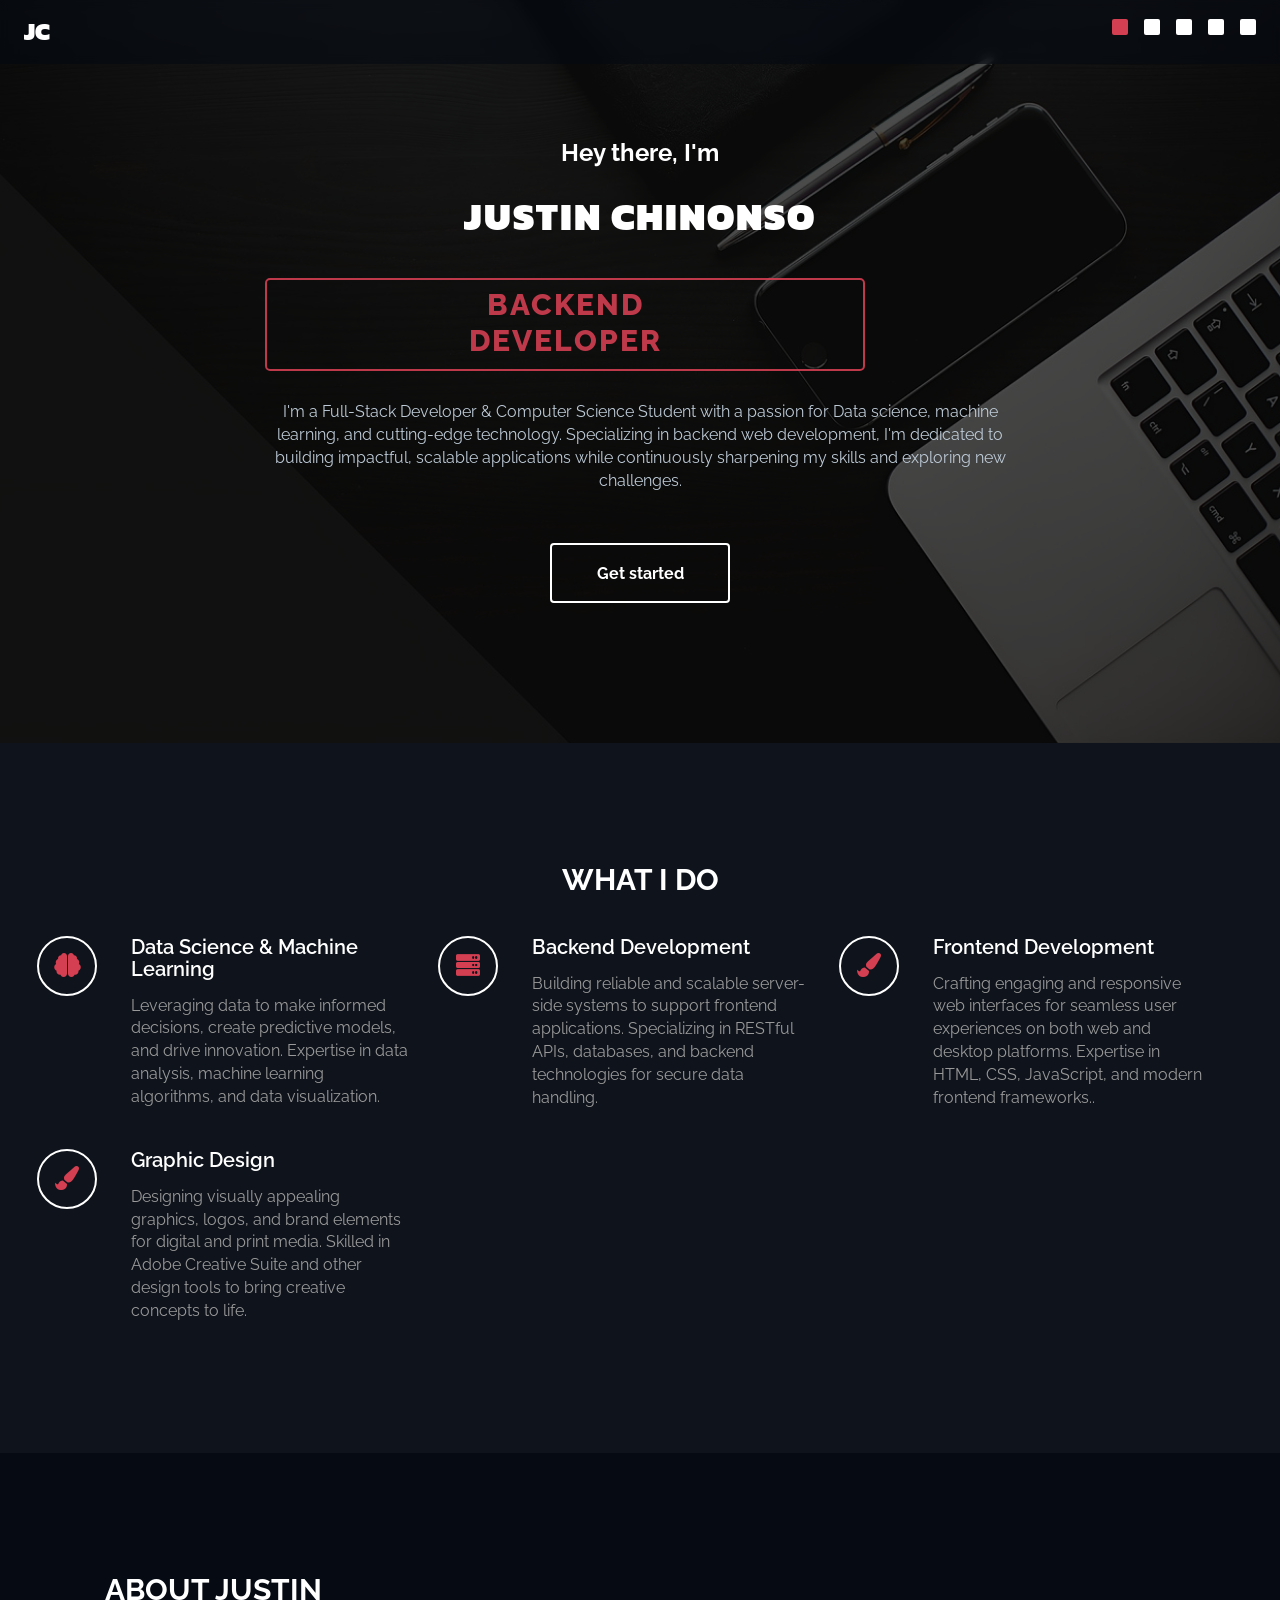
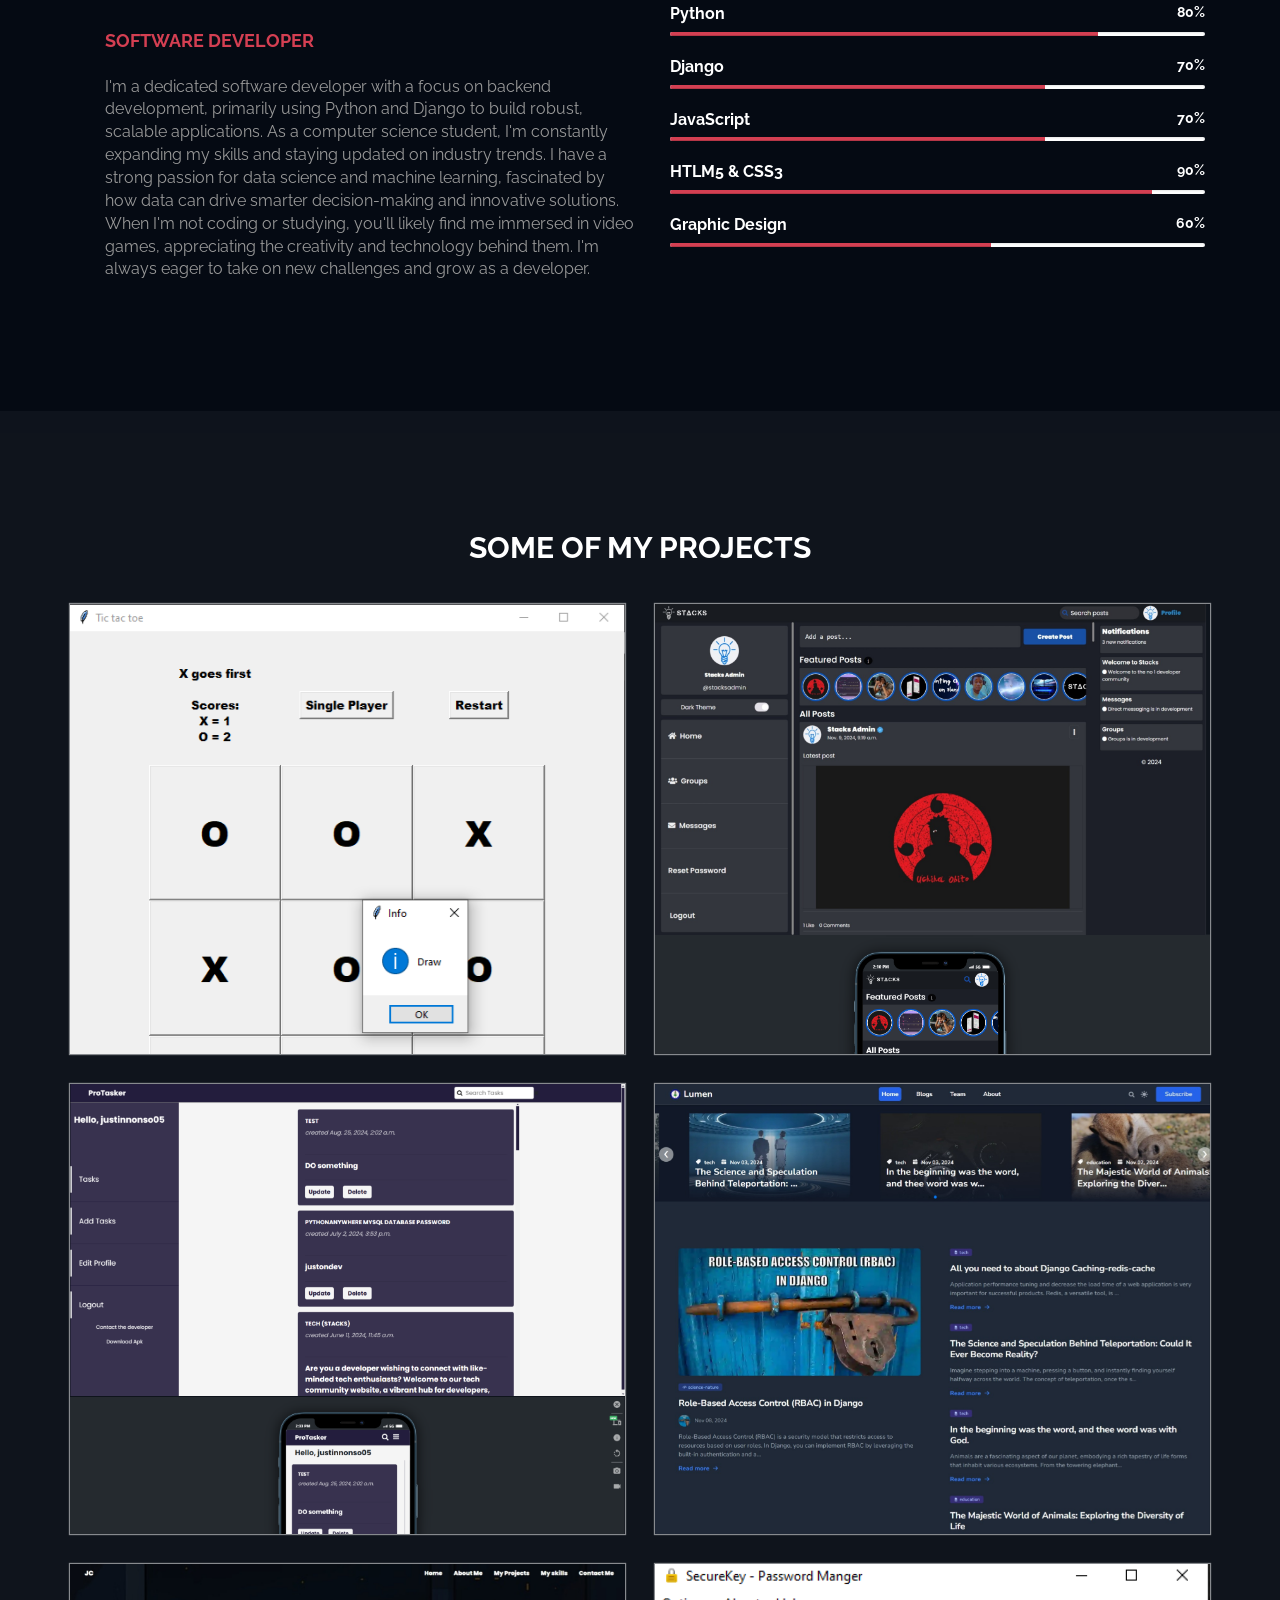
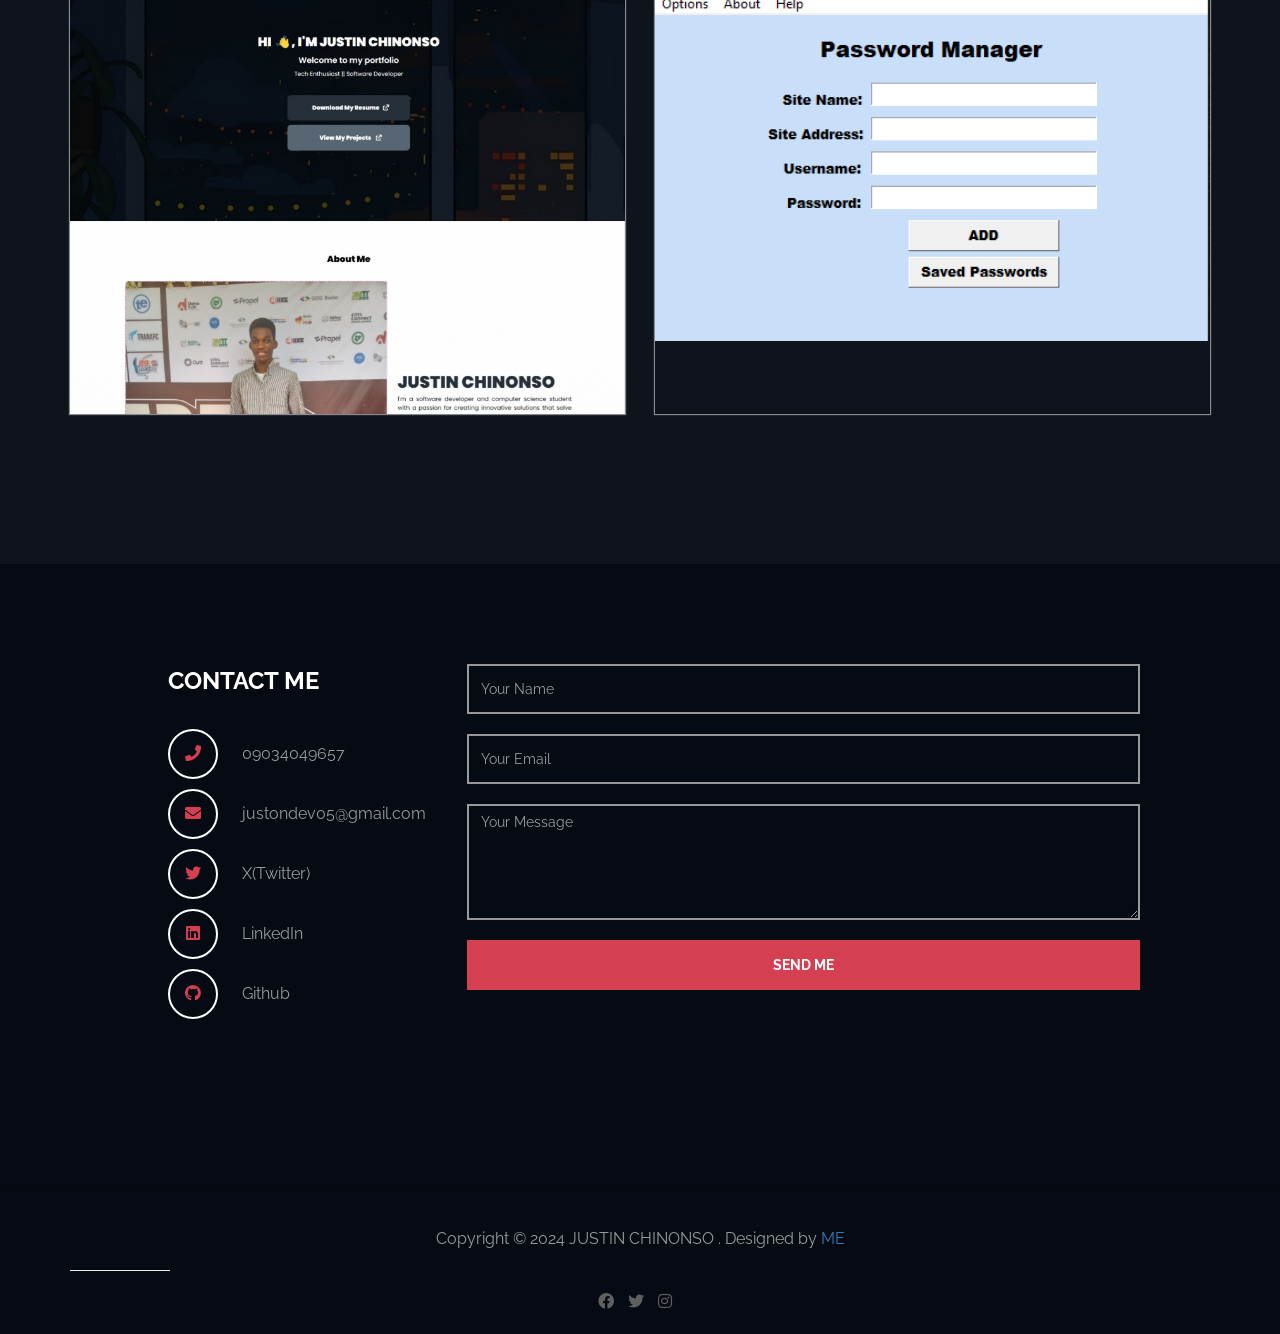
==== index.html @ 5ebf1860 "commit" ====
<!DOCTYPE html>
<html lang="en">
	<head>
		<meta charset="utf-8">

		<title>Justin Chinonso</title>
		<meta name="keywords" content="Justin, Chinonso, portfolio, tech">
		<meta name="description" content="Justin Chinonso | Portfolio">
        <meta name="author" content="Justin">
		<link rel="manifest" href="manifest.json">
		<link rel="icon" href="https://justondev.vercel.app/logo.jpg">

		<!-- Open Graph / Facebook -->
		<meta property="og:type" content="website">
		<meta property="og:url" content="https://justondev.vercel.app">
		<meta property="og:title" content="Justin Chinonso">
		<meta property="og:description" content="Justin Chinonso | Portfolio">
		<meta property="og:image" content="https://justondev.vercel.app/logo.jpg">
	
		<!-- Twitter -->
		<meta property="twitter:card" content="">
		<meta property="twitter:url" content="https://justondev.vercel.app">
		<meta property="twitter:title" content="Justin Chinonso">
		<meta property="twitter:description" content="Justin Chinonso | Portfolio.">
		<meta property="twitter:image" content="https://justondev.vercel.app/logo.jpg">
	
		<!-- LinkedIn -->
		<meta property="og:site_name" content="Justin Chinonso">
		<meta property="og:image:alt" content="Justin Chinonso | Portfolio">

		<meta name="application-name" content="Justin Chinonso">
    	<meta name="msapplication-config" content="browserconfig.xml">
        
        
		<meta http-equiv="X-UA-Compatible" content="IE=Edge">
		<meta http-equiv="Content-Type" content="text/html; charset=UTF-8" />
		<meta name="viewport" content="width=device-width, initial-scale=1">

		<!-- animate -->
		<link rel="stylesheet" href="css/animate.min.css">
		<!-- bootstrap -->
		<link rel="stylesheet" href="css/bootstrap.min.css">
		<!-- font-awesome -->
		<link rel="stylesheet" href="css/font-awesome.min.css">
		<!-- google font -->
		<link href='https://fonts.googleapis.com/css?family=Raleway:400,300,700,800' rel='stylesheet' type='text/css'>
		<!-- fullpage -->
		<link rel="stylesheet" href="css/jquery.fullPage.css">
		<!-- custom -->
		<link rel="stylesheet" href="css/templatemo-style.css">
		<link rel="stylesheet" href="https://cdnjs.cloudflare.com/ajax/libs/font-awesome/5.15.4/css/all.min.css">


	</head>
	<body>
	<header>
		<div class="logo">JC</div>
		<nav>
			<ul>
				<li class="nav-item">
					<a href="#home">
						<div class="nav-box"></div>
						<span class="nav-label">Home</span>
					</a>
				</li>
				<li class="nav-item">
					<a href="#work">
						<div class="nav-box"></div>
						<span class="nav-label">Work</span>
					</a>
				</li>
				<li class="nav-item">
					<a href="#about">
						<div class="nav-box"></div>
						<span class="nav-label">About</span>
					</a>
				</li>
				<li class="nav-item">
					<a href="#portfolio">
						<div class="nav-box"></div>
						<span class="nav-label">Projects</span>
					</a>
				</li>
				<li class="nav-item">
					<a href="#contact">
						<div class="nav-box"></div>
						<span class="nav-label">Contact</span>
					</a>
				</li>
			</ul>
		</nav>
	</header>
	<div id="fullpage">
		
		<!-- start home -->
		<div id="home" class="section1">
			<div class="container home-container">
				<div class="row">
					<div class="col-md-2"></div>
					<div class="col-md-8 wow fadeIn" data-wow-delay="0.9s">
						<h3>Hey there, I'm </h3>
						<h1>JUSTIN CHINONSO</h1>
						<h2 class="rotate">BACKEND DEVELOPER, FRONTEND DEVELOPER, PYTHON DEVELOPER, DATA SCIENTIST</h2>
						<p>I'm a Full-Stack Developer & Computer Science Student with a passion for Data science, machine learning, and cutting-edge technology. Specializing in backend web development, I'm dedicated to building impactful, scalable applications while continuously sharpening my skills and exploring new challenges.</p>
						<a href="#work" class="btn btn-default smoothScroll wow fadeInUp" data-wow-delay="1s">Get started</a>
					</div>
					<div class="col-md-2"></div>
				</div>
			</div>
		</div>
		<!-- end home -->

		<!-- start work -->
		<div id="work" class="section1">
			<div class="container">
				<div class="row">
					<div class="col-md-12 wow bounce">
						<h2>WHAT I DO</h2>
					</div>
                </div>  
                
                <div class="row work-row">
					<div class="col-md-4 col-xs-11 wow wow1 fadeInUp" data-wow-delay="0.6s">
						<div class="media">
							<div class="media-object media-left"> 
								<i class="fa fa-paint-brush"></i>
							</div>
							<div class="media-body">
								<h3 class="media-heading">Frontend Development</h3>
								<p>Crafting engaging and responsive web interfaces for seamless user experiences on both web and desktop platforms. Expertise in HTML, CSS, JavaScript, and modern frontend frameworks..</p>
							</div>
						</div>
					</div>
                    
					<div class="col-md-4 col-xs-11 wow wow1 fadeInUp" data-wow-delay="0.6s">
						<div class="media">
							<div class="media-object media-left">
								<i class="fa fa-server"></i>
							</div>
							<div class="media-body">
								<h3 class="media-heading">Backend Development</h3>
								<p>Building reliable and scalable server-side systems to support frontend applications. Specializing in RESTful APIs, databases, and backend technologies for secure data handling.</p>
							</div>
						</div>
					</div>
                    
					<div class="col-md-4 col-xs-11 wow wow1 fadeInUp" data-wow-delay="0.6s">
						<div class="media">
							<div class="media-object media-left">
								<i class="fa fa-brain"></i>
							</div>
							<div class="media-body">
								<h3 class="media-heading">Data Science &AMP; Machine Learning</h3>
								<p>Leveraging data to make informed decisions, create predictive models, and drive innovation. Expertise in data analysis, machine learning algorithms, and data visualization.</p>
							</div>
						</div>
					</div>
                    
					<div class="col-md-4 col-xs-11 wow wow1 fadeInUp" data-wow-delay="0.6s">
						<div class="media">
							<div class="media-object media-left">
								<i class="fa fa-paint-brush"></i>
							</div>
							<div class="media-body">
								<h3 class="media-heading">Graphic Design
								</h3>
								<p>Designing visually appealing graphics, logos, and brand elements for digital and print media. Skilled in Adobe Creative Suite and other design tools to bring creative concepts to life.</p>
							</div>
						</div>
					</div>

				</div>
			</div>
		</div>
		<!-- end work -->

		<!-- start about -->
		<div id="about" class="section1">
			<div class="container">
				<div class="row about-row">
					<div class="col-md-6 col-xs-11 wow fadeInLeft" data-wow-delay="0.9s">
						<h2>ABOUT JUSTIN</h2>
						<h4>SOFTWARE DEVELOPER</h4>
						<p>I'm a dedicated software developer with a focus on backend development, primarily using Python and Django to build robust, scalable applications. As a computer science student, I'm constantly expanding my skills and staying updated on industry trends. I have a strong passion for data science and machine learning, fascinated by how data can drive smarter decision-making and innovative solutions. When I'm not coding or studying, you'll likely find me immersed in video games, appreciating the creativity and technology behind them. I'm always eager to take on new challenges and grow as a developer.</p>
					</div>
					<div class="col-md-6 col-xs-11 wow fadeInRight" data-wow-delay="0.9s">
						<span class="text-top">Python <small>80%</small></span>
							<div class="progress">
								<div class="progress-bar progress-bar-danger" role="progressbar" aria-valuenow="60" aria-valuemin="0" aria-valuemax="100" style="width: 80%;"></div>
							</div>
						<span>Django <small>70%</small></span>
							<div class="progress">
								<div class="progress-bar progress-bar-danger" role="progressbar" aria-valuenow="80" aria-valuemin="0" aria-valuemax="100" style="width: 70%;"></div>
							</div>
						<span>JavaScript <small>70%</small></span>
							<div class="progress">
								<div class="progress-bar progress-bar-danger" role="progressbar" aria-valuenow="60" aria-valuemin="0" aria-valuemax="100" style="width: 70%;"></div>
							</div>
						<span>HTLM5 &AMP; CSS3 <small>90%</small></span>
							<div class="progress">
								<div class="progress-bar progress-bar-danger" role="progressbar" aria-valuenow="60" aria-valuemin="0" aria-valuemax="100" style="width: 90%;"></div>
							</div>
						<span>Graphic Design <small>60%</small></span>
							<div class="progress">
								<div class="progress-bar progress-bar-danger" role="progressbar" aria-valuenow="60" aria-valuemin="0" aria-valuemax="100" style="width: 60%;"></div>
							</div>
					</div>
				</div>
			</div>
		</div>
		<!-- end about -->

		<!-- start portfolio -->
		<div id="portfolio" class="section1">
		<div class="container">
			<div class="row">
				<div class="col-md-12">
					<h2 class="wow bounce">SOME OF MY PROJECTS</h2>
				</div>
				<div class="col-lg-6 col-md-6 col-sm-12 col-12 wow fadeIn  con1" data-wow-delay="0.6s">
					<div class="portfolio-thumb">
						<img src="images/tictactoe.PNG" class="img-responsive" alt="portfolio img">
							<div class="portfolio-overlay">
								<h4><b>Tic-tac-toe Game (Python, Tkinter)</b></h4>
								<h5>A classic Tic-Tac-Toe game developed, featuring both single-player and multiplayer modes...</h5>
								<h5><a class="more" href="https://github.com/justinnonso05/tictactoe" target="_blank">View Details</a></h5>
							</div>
					</div>
				</div>
				<div class="col-lg-6 col-md-6 col-sm-12 col-12 wow fadeIn con1" data-wow-delay="0.6s">
					<div class="portfolio-thumb">
						<img src="images/stacks4.png" class="img-responsive" alt="portfolio img" >
							<div class="portfolio-overlay">
								<h4>STACKS</h4>
								<h5>Social Media Platform for Developers (Python, Django, HTML, CSS, JavaScript)<br>
								<strong>STACKS</strong> is a social media platform designed for developers to share ideas, collaborate, and learn...&nbsp;<a href="https://github.com/justinnonso05" target="_blank">read more</a></h5>
								<h5><a class="more" href="https://stacks.pythonanywhere.com" target="_blank">View Site</a></h5>
							</div>
					</div>
				</div>
				<div class="col-lg-6 col-md-6 col-sm-12 col-12 wow fadeIn con1" data-wow-delay="0.6s">
					<div class="portfolio-thumb">
						<img src="images/protasker2.png" class="img-responsive" alt="portfolio img">
							<div class="portfolio-overlay">
								<h4>PROTASKER</h4>
								<h5>Task Manager Web App (Python, Django, HTML, CSS, JavaScript)<br>
								<strong>ProTasker</strong> is a dynamic to-do list and task management application designed to help users stay organized and boost productivity...&nbsp;<a href="https://github.com/justinnonso05/Todo" target="_blank">read more</a></h5>
								<h5><a class="more" href="https://justinnonso05.pythonanywhere.com" target="_blank">View Site</a></h5>
							</div>
					</div>
				</div>
				<div class="col-lg-6 col-md-6 col-sm-12 col-12 wow fadeIn con1" data-wow-delay="0.6s">
					<div class="portfolio-thumb last-image">
						<img src="images/lumen2.jpeg" class="img-responsive" alt="portfolio img">
							<div class="portfolio-overlay">
								<h4>LUMEN BLOG</h4>
								<h5>More details soon...</h5>
								<h5><a class="more" href="https://ifepolitikal.vercel.app" target="_blank">View Site</a></h5>
							</div>
					</div>
				</div>
				<div class="col-lg-6 col-md-6 col-sm-12 col-12 wow fadeIn con1" data-wow-delay="0.6s">
					<div class="portfolio-thumb">
						<img src="images/portfolio2.jpeg" class="img-responsive" alt="portfolio img">
							<div class="portfolio-overlay">
								<h4>MY PORTFOLIO SITE</h4>
								<h5>Previous version</h5>
								<h5><a class="more" href="https://justinnonso05.github.io/portfolio-v1/" target="_blank">View Site</a></h5>
							</div>
					</div>
				</div>
				<div class="col-lg-6 col-md-6 col-sm-12 col-12 wow fadeIn con1" data-wow-delay="0.6s">
					<div class="portfolio-thumb">
						<img src="images/secure.png" class="img-responsive" alt="portfolio img">
							<div class="portfolio-overlay">
								<h4>SECURE-KEY</h4>
								<h5>Local Password Manager (Python, Tkinter)<br>
								<strong>SecureKey</strong> is a local password manager designed to securely store and organize passwords on your device...&nbsp;<a href="https://github.com/justinnonso05/password_manager" target="_blank">read more</a></h5>
								<h5><a class="more"  href="https://github.com/justinnonso05" target="_blank">More Details</a></h5>
							</div>
					</div>
				</div>
			</div>
		</div>
	</div>
	<!-- end portfolio -->

		<!-- start contact -->
		<div id="contact" class="section1">
			<div class="container">
				<div class="row contact-row">
					<div class="col-lg-5 col-lg-offset-1 col-md-6 wow fadeInUp" data-wow-delay="0.6s">
						<address>
							<p class="contact-title">CONTACT ME</p>
							<p><i class="fa fa-phone"></i> <a style="color: #999999;" href="https://wa.me/+2349034049657?text=Hello%20Justin" target="_blank">09034049657</a></p>
							<p><i class="fa fa-envelope"></i> <a style="color: #999999;" href="mailto:justondev05@gmail.com" target="_blank">justondev05@gmail.com</a></p>
							<p><i class="fab fa-twitter"></i> <a style="color: #999999;" href="https://x.com/justondev" target="_blank">X(Twitter)</a></p>
							<p><i class="fab fa-linkedin"></i> <a style="color: #999999;" href="https://linkedin.com/in/justinnonso05" target="_blank">LinkedIn</a></p>
							<p><i class="fab fa-github"></i> <a style="color: #999999;" href="https://github.com/justinnonso05" target="_blank">Github</a></p>
						</address>
					</div>
					<div class="col-lg-6 col-md-6 col-xs-10 wow wow-form fadeInUp" data-wow-delay="0.6s">
						<form method="POST" action="https://formspree.io/f/mrbgkbnl">
							<input name="name" type="text" class="form-control" id="name" placeholder="Your Name">
							<input name="email" type="email" class="form-control" id="email" placeholder="Your Email">
							<textarea name="message" rows="5" class="form-control" id="message" placeholder="Your Message"></textarea>
							<input type="submit" class="form-control" id="send" value="SEND ME">
						</form>
					</div>
					<div class="col-md-1 col-sm-1"></div>
				</div>
			</div>
		</div>
		<!-- end contact -->

		<!-- start footer -->
		<footer>
			<div class="container">
				<div class="row">
					<div class="col-md-12 wow fadeIn" data-wow-delay="0.9s">
						<p>Copyright &copy; 2024 JUSTIN CHINONSO
                        
                        . Designed by <a href="https://wa.me/+2349034049657?text=Hello%20Justin
							" target="_blank">ME</a></p>
						<hr>
						<ul class="social-icon">
							<li><a href="https://facebook.com/justinnonso05" class="fab fa-facebook" target="_blank"></a></li>
							<li><a href="https://x.com/justondev" class="fab fa-twitter"></a></li>
							<li><a href="https://instagram.com/justinnonso05" class="fab fa-instagram" target="_blank"></a></li>
						</ul>
					</div>
				</div>
			</div>
		</footer>
		<!-- end footer -->

	</div>

		<!-- jQuery -->
		<script src="js/jquery.js"></script>
		<!-- bootstrap -->
		<script src="js/bootstrap.min.js"></script>
		<!-- fullpage -->
		<script src="js/jquery.fullPage.js"></script>
		<!-- smoothScroll -->
		<script src="js/smoothscroll.js"></script>
		<!-- wow -->
		<script src="js/wow.min.js"></script>
		<!-- text rotater -->
		<script src="js/jquery.simple-text-rotator.js"></script>
		<!-- custom -->
		<script src="js/custom.js"></script>

	</body>
</html>
---- css/templatemo-style.css ----
@import url('https://fonts.googleapis.com/css2?family=Poppins:wght@400;500;600;700&display=swap');
@import url('https://fonts.googleapis.com/css2?family=Kanit:wght@400;500;600;700&display=swap');

/*

Lavish HTML CSS Template

https://templatemo.com/tm-458-lavish
		
*/

/* header start */
/* Reset some basic styles */
html {
    scroll-behavior: smooth;
}
* {
    margin: 0;
    padding: 0;
    box-sizing: border-box;
}

/* Basic body styling */
body {
    font-family: Arial, sans-serif;
    padding-top: 60px; /* Offset for the fixed header */
}

/* Header styling */
header {
    position: fixed;
    top: 0;
    left: 0;
    right: 0;
    height: 64px;
    background-color: #050a138e;
    backdrop-filter: blur(5px);
    padding: 0 24px;
    display: flex;
    align-items: center;
    justify-content: space-between;
    z-index: 1000;
}

.logo {
    color: white;
    font-size: 24px;
    font-weight: 900;
    font-family: "kanit", Arial, Helvetica, sans-serif;
}

nav ul {
    display: flex;
    gap: 16px;
    list-style: none;
}

.nav-item {
    position: relative;
}

.nav-item a {
    text-decoration: none;
}

.nav-box {
    width: 16px;
    height: 16px;
    background-color: white;
    border-radius: 2px;
    cursor: pointer;
    transition: background-color 0.2s;
}

.nav-box:hover {
    background-color: #e5e5e5;
}

.nav-box.active {
    background-color: #D43F52;
}

.nav-label {
    display: none;
    position: absolute;
    top: 100%;
    left: 50%;
    transform: translateX(-50%);
    margin-top: 8px;
    color: white;
    font-size: 14px;
    white-space: nowrap;
    opacity: 0;
    transition: opacity 0.2s;
}

@media (min-width: 1024px) {
    .nav-label {
        display: block;
    }

    .nav-item:hover .nav-label {
        opacity: 1;
    }
}


/* header stop */
@media (min-width:990px) {
    div.contact-row {
        display: flex;
    } 
}

/* Style the scrollbar itself */
::-webkit-scrollbar {
    width: 11px; /* Set the width of the vertical scrollbar */
    height: 12px; /* Set the height of the horizontal scrollbar */
  }
  
  /* Style the scrollbar track (the background of the scrollbar) */
  ::-webkit-scrollbar-track {
    background-color: white; /* White background for the track */
  }
  
  /* Style the scrollbar thumb (the draggable part of the scrollbar) */
  ::-webkit-scrollbar-thumb {
    background-color: #333; /* Dark thumb color */
    border-radius: 10px; /* Rounded corners for the thumb */
    border: 3px solid white; /* Optional: border around the thumb */
  }
  
  /* Style the scrollbar thumb when hovered */
  ::-webkit-scrollbar-thumb:hover {
    background-color: #555; /* Darker thumb color on hover */
  }
  
/* * {
    font-family: "poppins" !important;
} */
body
{
	background: #050A13;
	color: #999;
	font-family: 'Raleway', sans-serif;
	font-size: 16px;
	font-weight: 400;
    padding-top: 0px;
}
.wow1 {
    float: inline-end;
}

.wow-form {
    width: 100% !important;
}

#work .work-row {
    margin-left: -48px !important;
    margin-right: -15px !important;
}

#about .about-row {
    margin-left: 20px !important;
    margin-right: -10px !important;
}

@media (max-width: 475px) {
    #portfolio .portfolio-thumb {
        height: 300px !important;
    }
}

.img-responsive {
    width: 100%;
    height: 100%;
    object-fit: cover;
}

/* start all section */
#home,
#home .fp-slide,
#home .fp-tableCell,

#work,
#work .fp-slide,
#work .fp-tableCell,

#about,
#about .fp-slide,
#about .fp-tableCell,

#contact,
#contact .fp-slide,
#contact .fp-tableCell,

#portfolio,
#portfolio .fp-slide,
#portfolio .fp-tableCell,

footer,
footer .fp-slide,
footer .fp-tableCell
{
    height: auto !important;
}

/* end all section */

/* start all heading */
h1,h2,h3,h4,h5
    {
        color: #ffffff;
        font-weight: bold;
    }
/* end all heading */

/* start all section */
#work, #about, #portfolio, #contact
    {
        padding-top: 100px;
        padding-bottom: 120px;
    }
/* end all section */

/* start simpletextrotator */
.rotating {
  display: inline-block;
  -webkit-transform-style: preserve-3d;
  -moz-transform-style: preserve-3d;
  -ms-transform-style: preserve-3d;
  -o-transform-style: preserve-3d;
  transform-style: preserve-3d;
  -webkit-transform: rotateX(0) rotateY(0) rotateZ(0);
  -moz-transform: rotateX(0) rotateY(0) rotateZ(0);
  -ms-transform: rotateX(0) rotateY(0) rotateZ(0);
  -o-transform: rotateX(0) rotateY(0) rotateZ(0);
  transform: rotateX(0) rotateY(0) rotateZ(0);
  -webkit-transition: 0.5s;
  -moz-transition: 0.5s;
  -ms-transition: 0.5s;
  -o-transition: 0.5s;
  transition: 0.5s;
  -webkit-transform-origin-x: 50%;
}

.rotating.flip {
  position: relative;
}

.rotating .front, .rotating .back {
  left: 0;
  top: 0;
  -webkit-backface-visibility: hidden;
  -moz-backface-visibility: hidden;
  -ms-backface-visibility: hidden;
  -o-backface-visibility: hidden;
  backface-visibility: hidden;
}

.rotating .front {
  position: absolute;
  display: inline-block;
  -webkit-transform: translate3d(0,0,1px);
  -moz-transform: translate3d(0,0,1px);
  -ms-transform: translate3d(0,0,1px);
  -o-transform: translate3d(0,0,1px);
  transform: translate3d(0,0,1px);
}

.rotating.flip .front {
  z-index: 1;
}

.rotating .back {
  display: block;
  opacity: 0;
}

.rotating.spin {
  -webkit-transform: rotate(360deg) scale(0);
  -moz-transform: rotate(360deg) scale(0);
  -ms-transform: rotate(360deg) scale(0);
  -o-transform: rotate(360deg) scale(0);
  transform: rotate(360deg) scale(0);
}

.rotating.flip .back {
  z-index: 2;
  display: block;
  opacity: 1;
  
  -webkit-transform: rotateY(180deg) translate3d(0,0,0);
  -moz-transform: rotateY(180deg) translate3d(0,0,0);
  -ms-transform: rotateY(180deg) translate3d(0,0,0);
  -o-transform: rotateY(180deg) translate3d(0,0,0);
  transform: rotateY(180deg) translate3d(0,0,0);
}

.rotating.flip.up .back {
  -webkit-transform: rotateX(180deg) translate3d(0,0,0);
  -moz-transform: rotateX(180deg) translate3d(0,0,0);
  -ms-transform: rotateX(180deg) translate3d(0,0,0);
  -o-transform: rotateX(180deg) translate3d(0,0,0);
  transform: rotateX(180deg) translate3d(0,0,0);
}

.rotating.flip.cube .front {
  -webkit-transform: translate3d(0,0,100px) scale(0.9,0.9);
  -moz-transform: translate3d(0,0,100px) scale(0.85,0.85);
  -ms-transform: translate3d(0,0,100px) scale(0.85,0.85);
  -o-transform: translate3d(0,0,100px) scale(0.85,0.85);
  transform: translate3d(0,0,100px) scale(0.85,0.85);
}

.rotating.flip.cube .back {
  -webkit-transform: rotateY(180deg) translate3d(0,0,100px) scale(0.9,0.9);
  -moz-transform: rotateY(180deg) translate3d(0,0,100px) scale(0.85,0.85);
  -ms-transform: rotateY(180deg) translate3d(0,0,100px) scale(0.85,0.85);
  -o-transform: rotateY(180deg) translate3d(0,0,100px) scale(0.85,0.85);
  transform: rotateY(180deg) translate3d(0,0,100px) scale(0.85,0.85);
}

.rotating.flip.cube.up .back {
  -webkit-transform: rotateX(180deg) translate3d(0,0,100px) scale(0.9,0.9);
  -moz-transform: rotateX(180deg) translate3d(0,0,100px) scale(0.85,0.85);
  -ms-transform: rotateX(180deg) translate3d(0,0,100px) scale(0.85,0.85);
  -o-transform: rotateX(180deg) translate3d(0,0,100px) scale(0.85,0.85);
  transform: rotateX(180deg) translate3d(0,0,100px) scale(0.85,0.85);
}
/* end simpletextrotator */

/* start home */       
#home
	{
        background: url('../images/background2.jpg');
        background-size: cover;
        background-repeat: no-repeat;
        padding-top: 120px;
        padding-bottom: 140px;
        text-align: center;
        position: relative;
	}
@media (min-width:900px) {
    #home {
        background: url('../images/intro.jpg') center/cover;
    }
}
.rotate
    {
        border: 2px solid #D43F52;
        color: #D43F52;
        letter-spacing: 2px;
        text-align: center;
        padding: 7px 0;
        margin: 30px 0;
        font-weight: 800;
        border-radius: 5px;
        line-height: 1.2; /* Adjust line height for spacing between words */
        width: 80%;
        justify-self: center;
    }
    
#home h1 
    {
        display: inline-block;
        letter-spacing: 2px;
        /* padding: 20px 30px; */
        /* margin: 30px 0; */
        font-weight: 900 !important;
        font-size: 38px;
        font-family: 'Kanit', sans-serif, 'Raleway', cursive !important;
        letter-spacing: 2px;
        border-radius: 5px;   
    }
#home::before {
        content: "";
        position: absolute;
        top: 0;
        left: 0;
        width: 100%;
        height: 100%;
        background-color: rgba(0, 0, 0, 0.7); /* Adjust opacity (0.5) for dimness */
        z-index: 1;
    }
.home-container {
    position: relative;
    z-index: 5;
}


#home h2
    {
        padding-bottom: 10px;
    }
#home .btn
    {
        background: transparent;
        border: 2px solid #ffffff;
        color: #ffffff;
        font-size: 16px;
        font-weight: bold;
        width: 180px;
        height: 60px;
        margin-top: 40px;
        padding-top: 18px;
        transition: all 0.4s ease-in-out;
    }
#home p 
    {
        color: #bdcad6;
    }
#home .btn:hover
    {
        background: #D43F52;
        border-color: transparent;
    }
/* end home */

/* start work */
#work
    {
        background: #ffffff0a;
    }
#work h2
    {
        text-align: center;
    }

#work .media
    {
      margin-top: 30px;
    }
	
#work .media .fa
    {
        border: 2px solid #ffffff;
        border-radius: 50%;
        color: #D43F52;
        font-size: 24px;
        margin-right: 24px;
        width: 60px;
        height: 60px;
        line-height: 55px;
        text-align: center;
        vertical-align: middle;
        transition: all 0.4s ease-in;
    }
#work .media .fa:hover
    {
        background: #ffffff;
        cursor: pointer;
    }
#work .media .media-heading
    {
        font-weight: 600;
        font-size: 20px;
        padding-bottom: 10px;
    }
/* end work */

/* start about */
#about h4
    {
        padding: 15px 0;
		color: #D43F52;
    }
#about .progress
    {
        border-radius: 4px;
        background: #ffffff;
        height: 4px;
    }
#about .progress .progress-bar-danger
    {
        background: #D43F52;
    }
#about .text-top
    {
        padding-top: 50px;
    }
#about span
    {
        color: #ffffff;
        font-weight: bold;
        display: block;
        padding-bottom: 6px;
    }
#about small
    {
        font-weight: bold;
        float: right;
    }
/* end about */

/* start portfolio */
#portfolio
    {
        background: #ffffff0a;
        text-align: center;
    }
#portfolio h2
    {
        padding-bottom: 30px;
    }
#portfolio .portfolio-thumb
    {
        overflow-y: scroll;
        position: relative;
        margin-bottom: 30px;
        height: 450px;
        box-shadow: 0px 0px 1px 1px #ffffff80;
    }
#portfolio .portfolio-thumb img {
    /* object-fit: contain !important; */
    width: 100%;
    height: auto;
}
#portfolio .portfolio-thumb .portfolio-overlay
    {
        background: #D43F52;
        top: 0;
        left: 0;
        right: 0;
        bottom: 0;
        opacity: 0;
        width: 100%;
        height: 100%;
        position: absolute;
        padding-top: 60px;
        padding-right: 20px;
        padding-left: 20px;
        transition: all 0.4s ease-in-out;
    }
#portfolio .portfolio-thumb .portfolio-overlay h5 {
    line-height: 20px;
    font-family: "poppins", Arial, Helvetica, sans-serif;
    font-size: 14px;
}
#portfolio .portfolio-thumb .portfolio-overlay h5 a.more {
    display: inline-block; /* Makes the anchor behave like a button */
    color: #ffffff; /* Text color */
    background-color: #007bff; /* Button background color (e.g., blue) */
    padding: 10px 20px; /* Adds padding for a button-like feel */
    border-radius: 5px; /* Rounds the corners */
    font-weight: bold; /* Bold text for emphasis */
    text-decoration: none; /* Remove underline */
    transition: background-color 0.3s ease; 
}

#portfolio .portfolio-thumb .portfolio-overlay h5 a:hover {
    background-color: #0056b3;
}

#portfolio .portfolio-thumb:hover .portfolio-overlay
    {
        cursor: pointer;
        opacity: 0.9;
        transform: scale(0.9);
    }
/* end portfolio */

/* start contact */

#contact address
    {
      padding-bottom: 18px;
    }
	
#contact .contact-title
    {
		font-size: 24px;
		font-weight: bold;
        padding-bottom: 20px;
		color: #ffffff;
    }
#contact .fa, #contact .fab
    {
        border: 2px solid #ffffff;
        border-radius: 50%;
        color: #D43F52;
        width: 50px;
        height: 50px;
        line-height: 45px;
        text-align: center;
        margin-right: 20px;
    }
#contact .form-control
    {
        background: transparent;
        border: 2px solid #999;
        border-radius: 0;
        box-shadow: none;
        color: #ffffff;
        margin-bottom: 20px;
    }
#contact input
    {
        height: 50px;
    }
#contact input[type="submit"]
    {
        background: #D43F52;
        border: 2px solid transparent;
        color: #ffffff;
        font-weight: bold;
        transition: all 0.4s ease-in-out;
    }
#contact input[type="submit"]:hover
    {
        background: #ffffff;
        color: #D43F52;
    }
/* end contact */

/* start footer */
footer
    {
        border-top: 1px solid #090909;
        text-align: center;
        padding-top: 40px;
        padding-bottom: 20px;
    }
footer hr
    {
        width: 100px;
        justify-self: center;
    }
/* end footer */

/* start social icon */
.social-icon
    {
        position: relative;
        padding: 0;
        margin: 0;
    }
.social-icon li
    {
        display: inline-block;
        list-style: none;
    }
.social-icon li a
    {
        border-radius: 50%;
        color: #606060;
        text-decoration: none;
        transition: all 0.4s ease-in-out;
        text-align: center;
        margin-right: 10px;
    }
.social-icon li a:hover
    {
        color: #D43F52;
    }
/* end social icon */
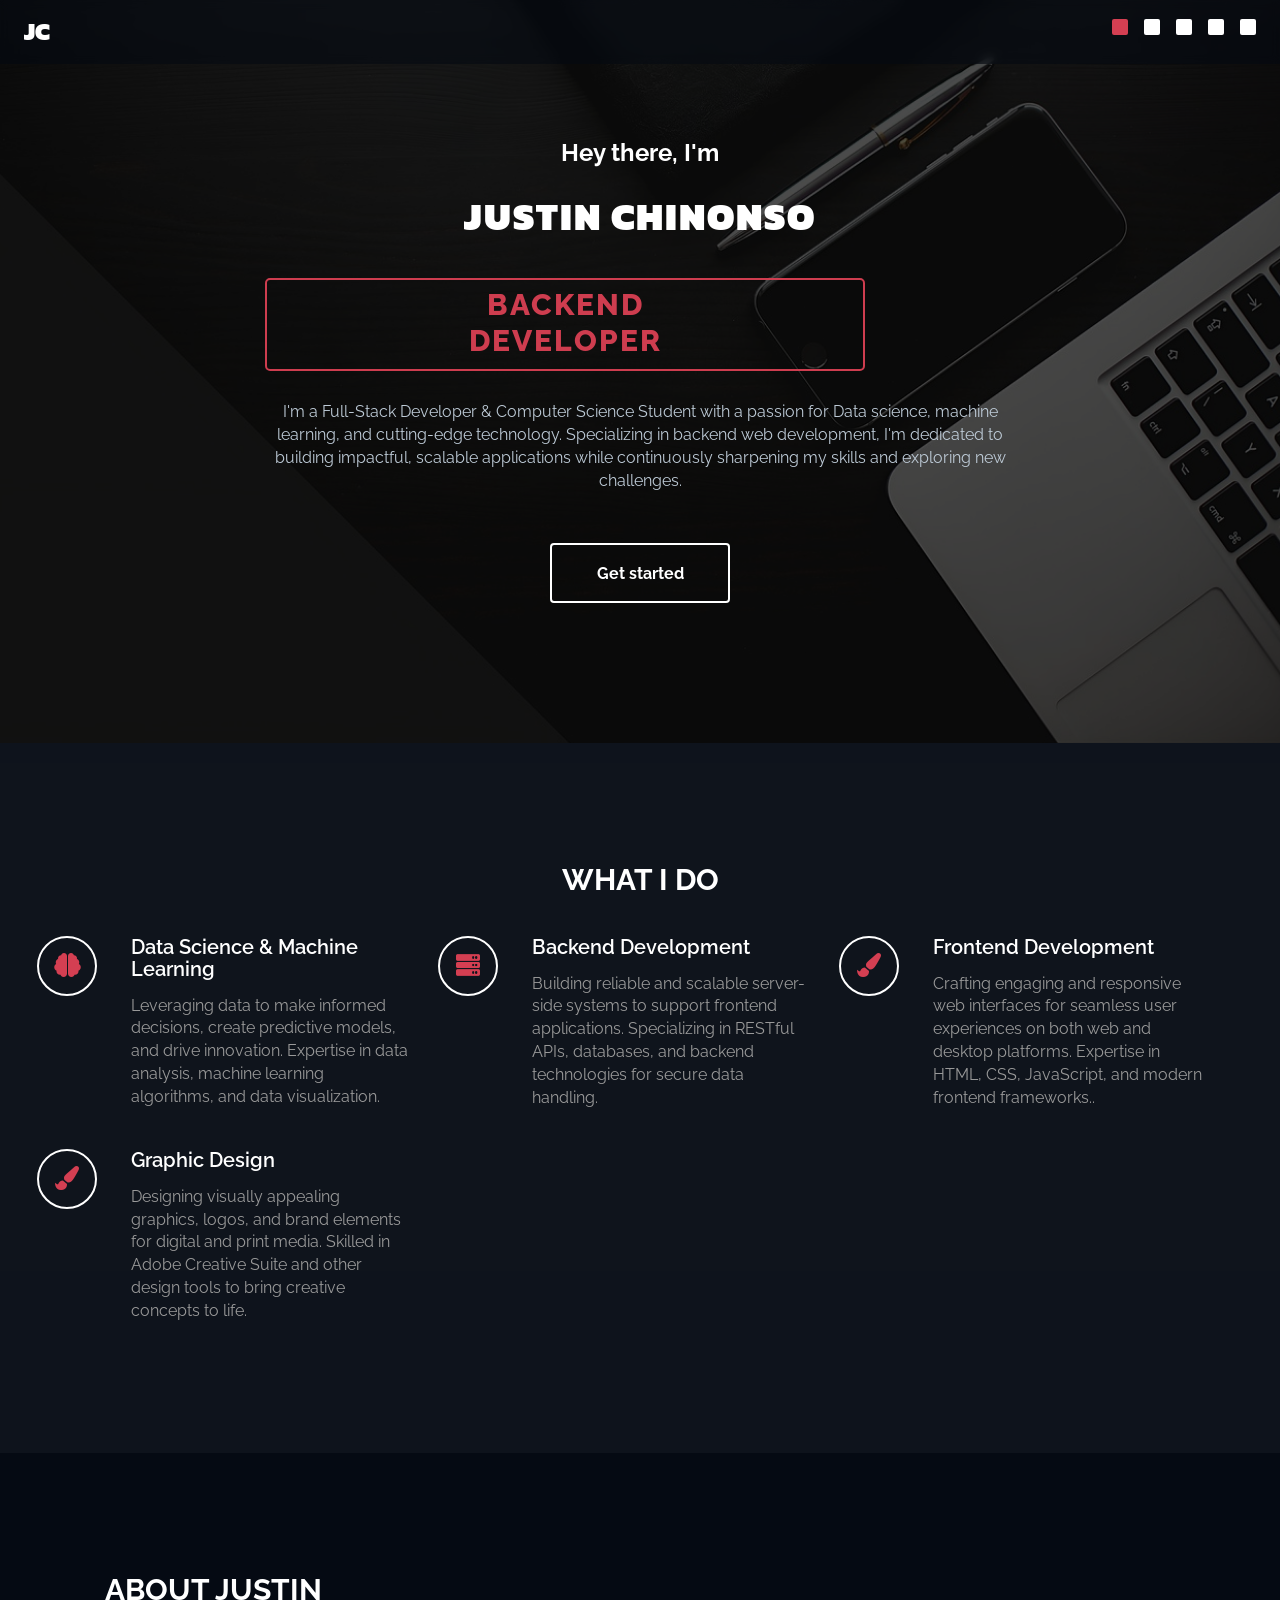
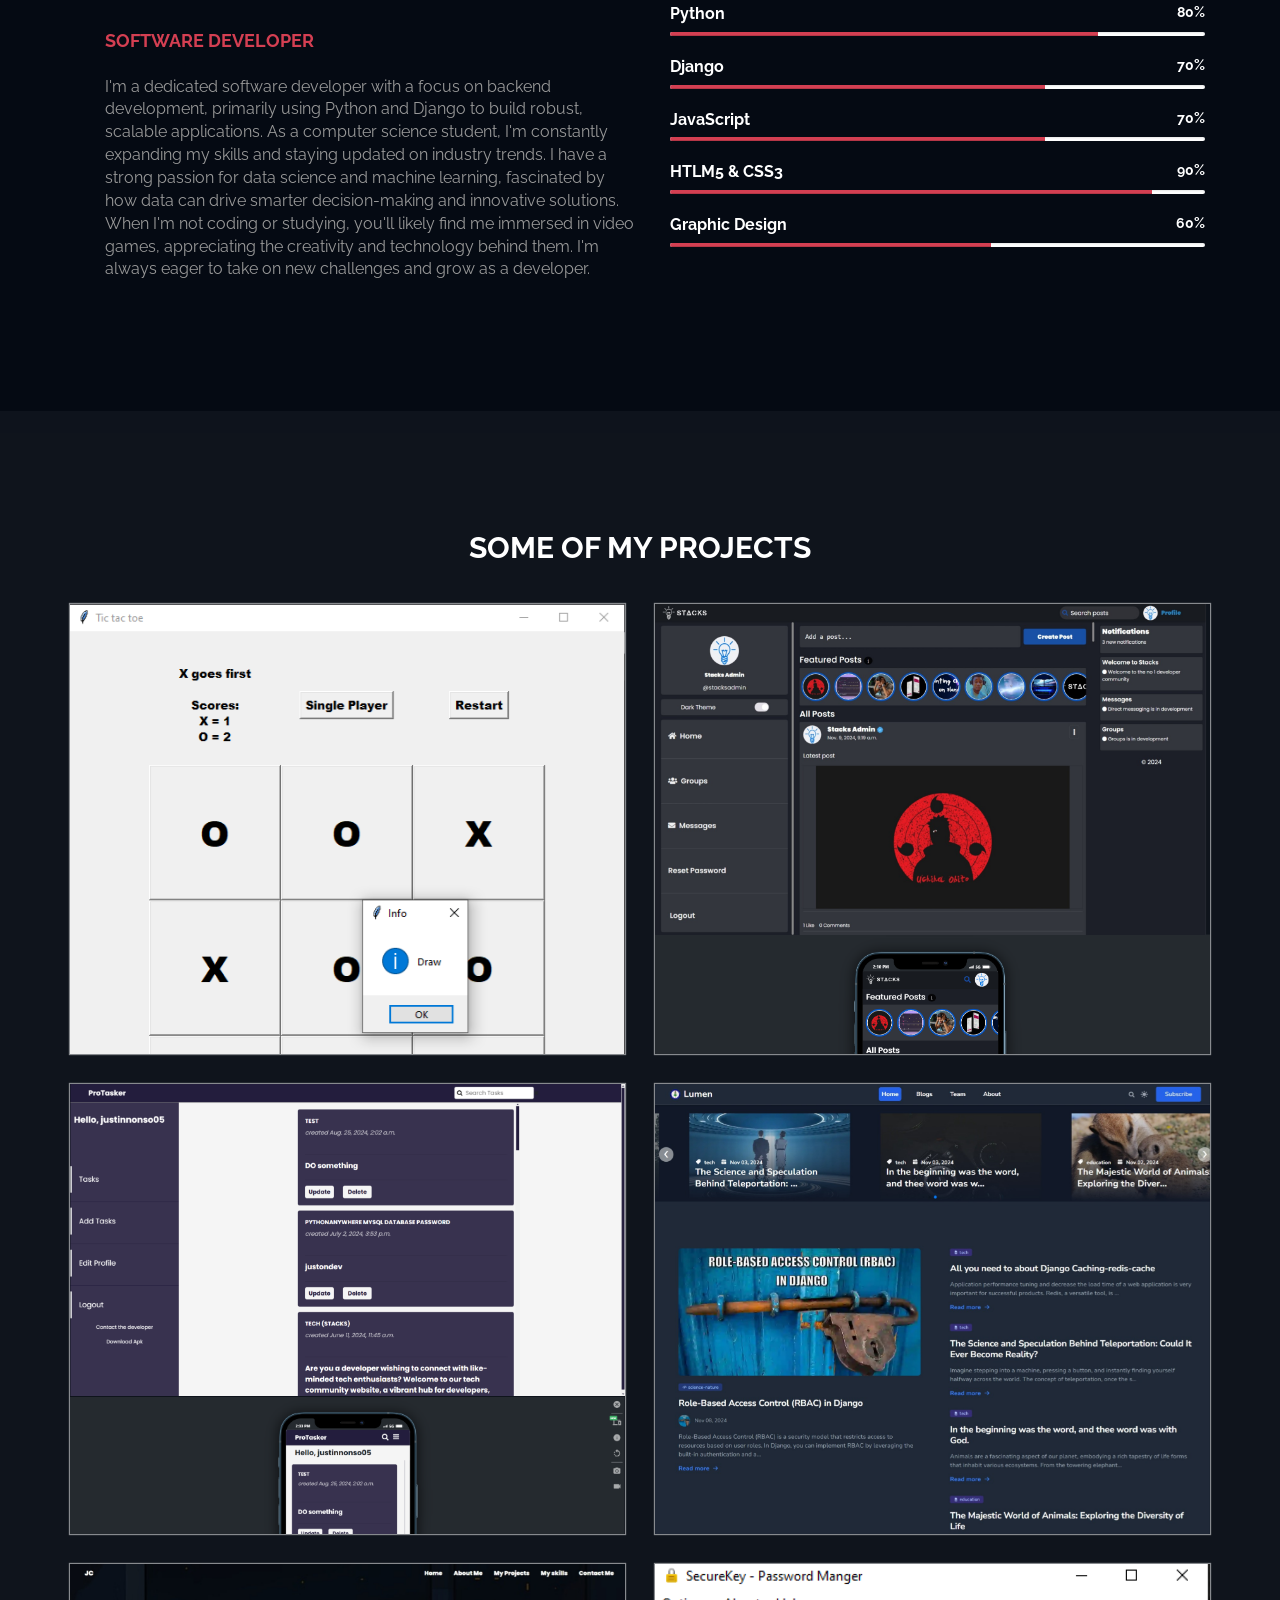
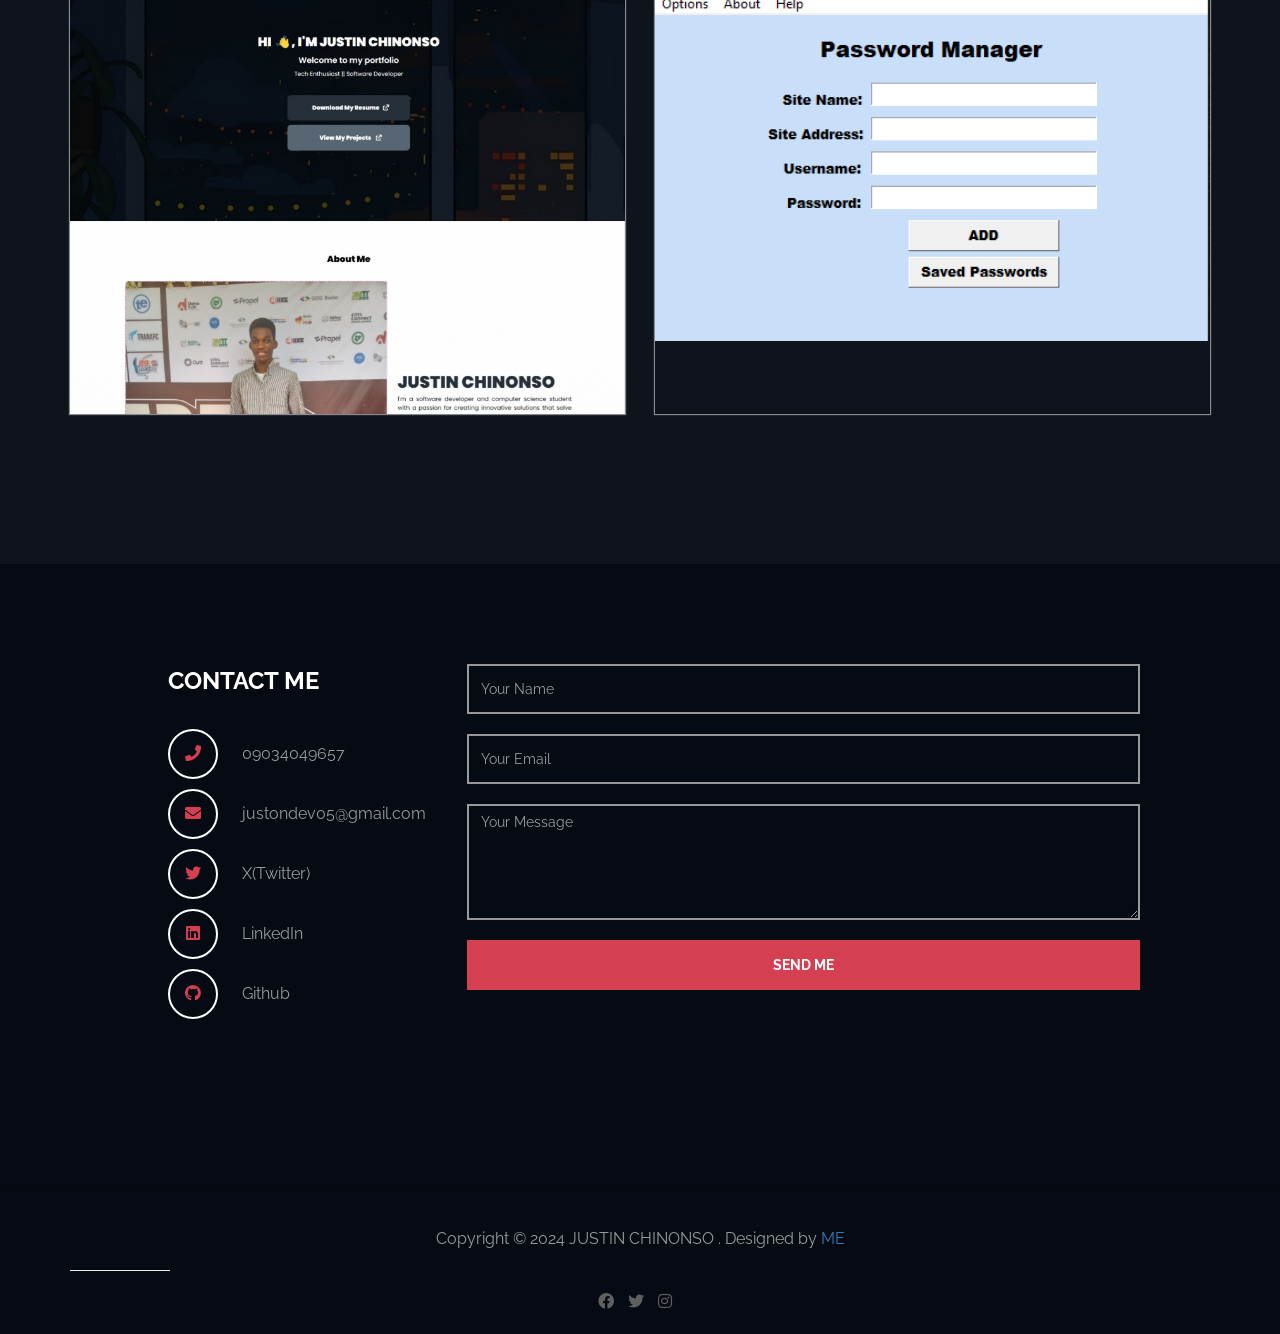
==== commit 83b3d054: "commit" ====
--- a/index.html
+++ b/index.html
@@ -276,7 +276,7 @@
 								<h4>SECURE-KEY</h4>
 								<h5>Local Password Manager (Python, Tkinter)<br>
 								<strong>SecureKey</strong> is a local password manager designed to securely store and organize passwords on your device...&nbsp;<a href="https://github.com/justinnonso05/password_manager" target="_blank">read more</a></h5>
-								<h5><a class="more"  href="https://github.com/justinnonso05" target="_blank">More Details</a></h5>
+								<h5><a class="more"  href="https://github.com/justinnonso05/password_manager" target="_blank">More Details</a></h5>
 							</div>
 					</div>
 				</div>
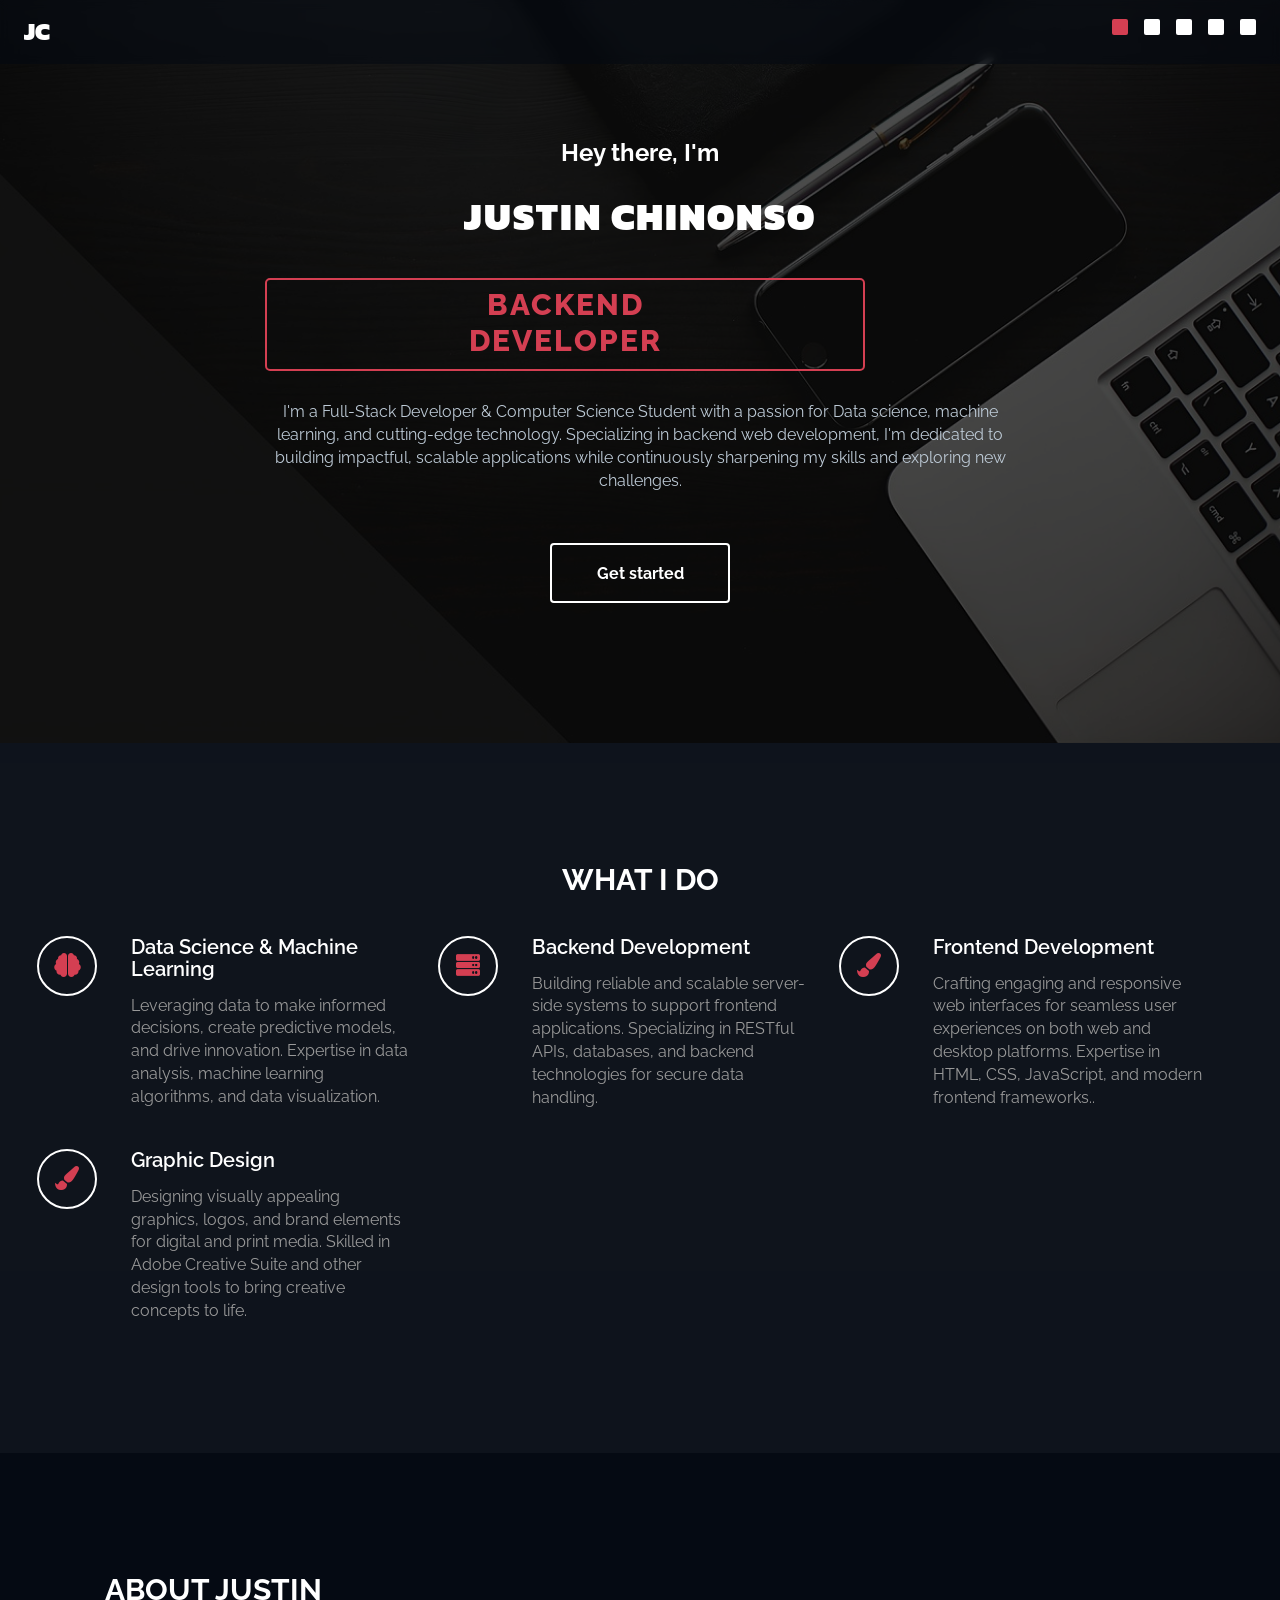
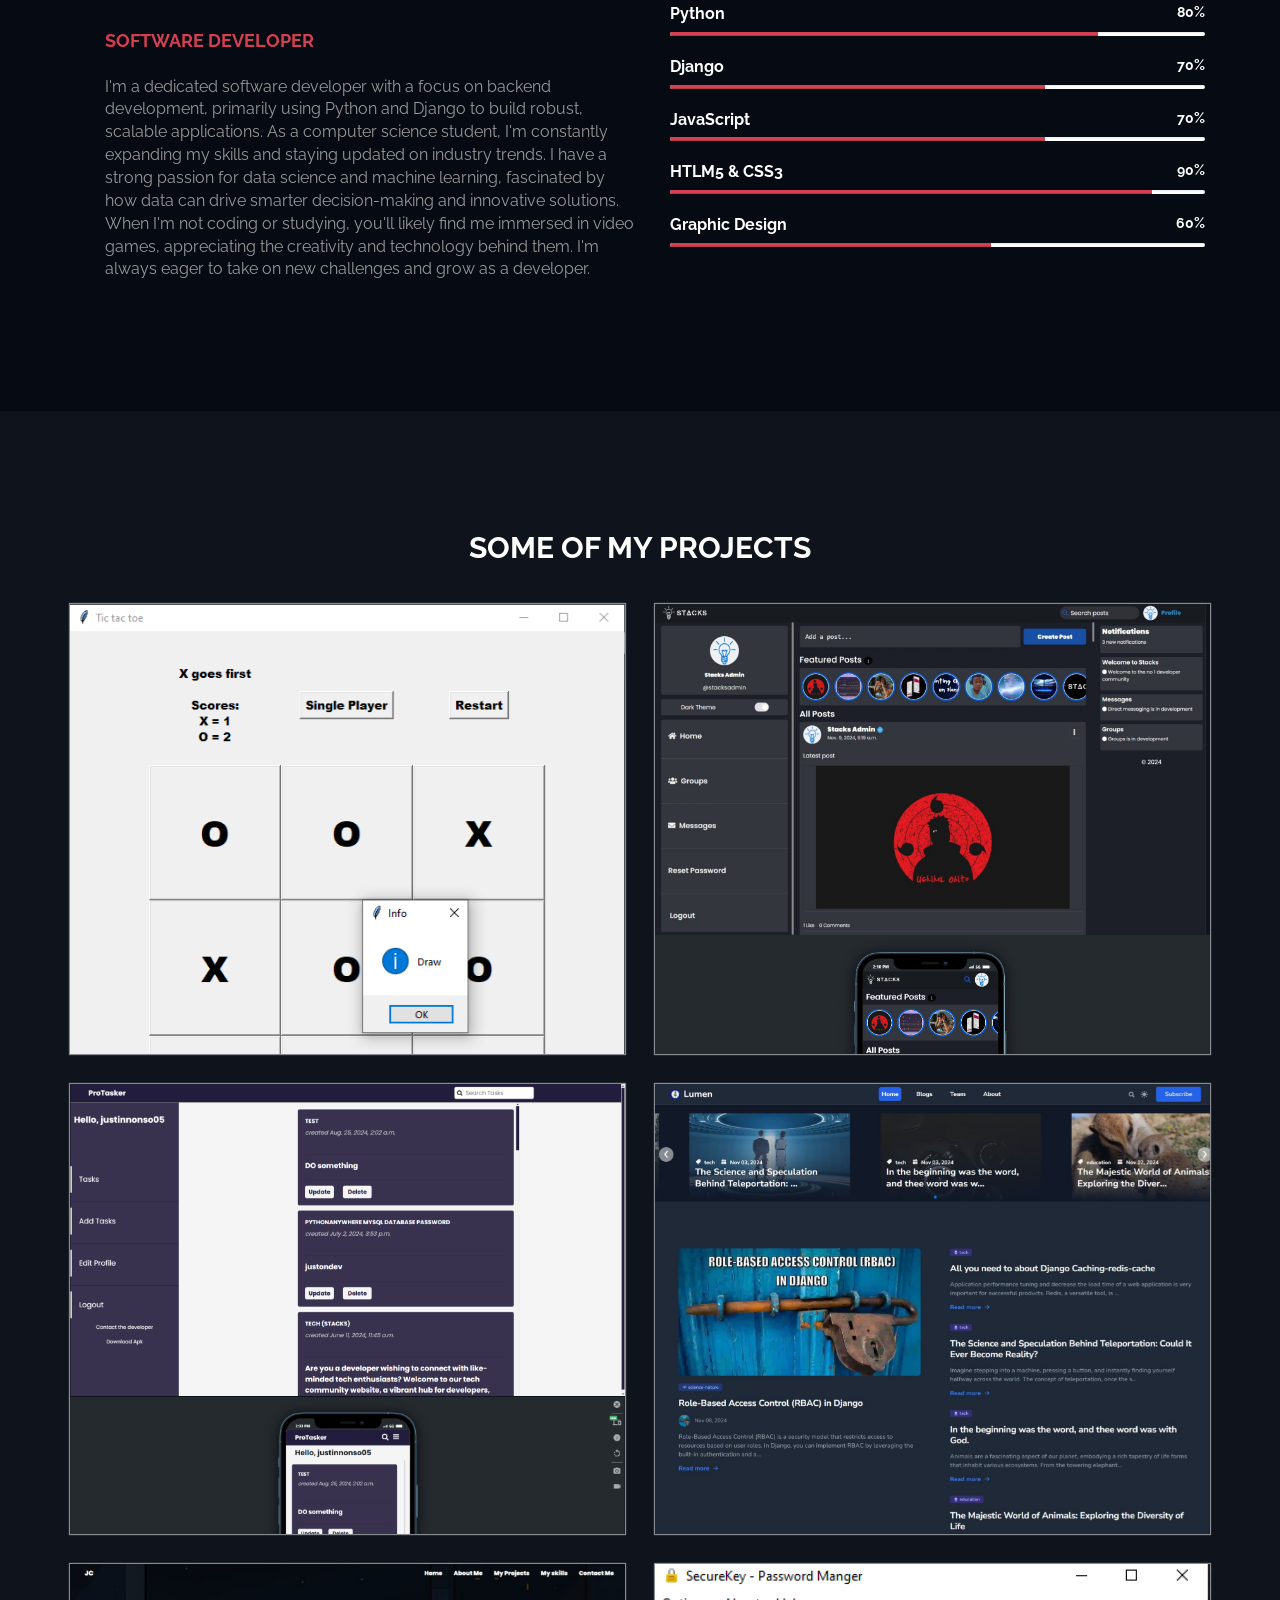
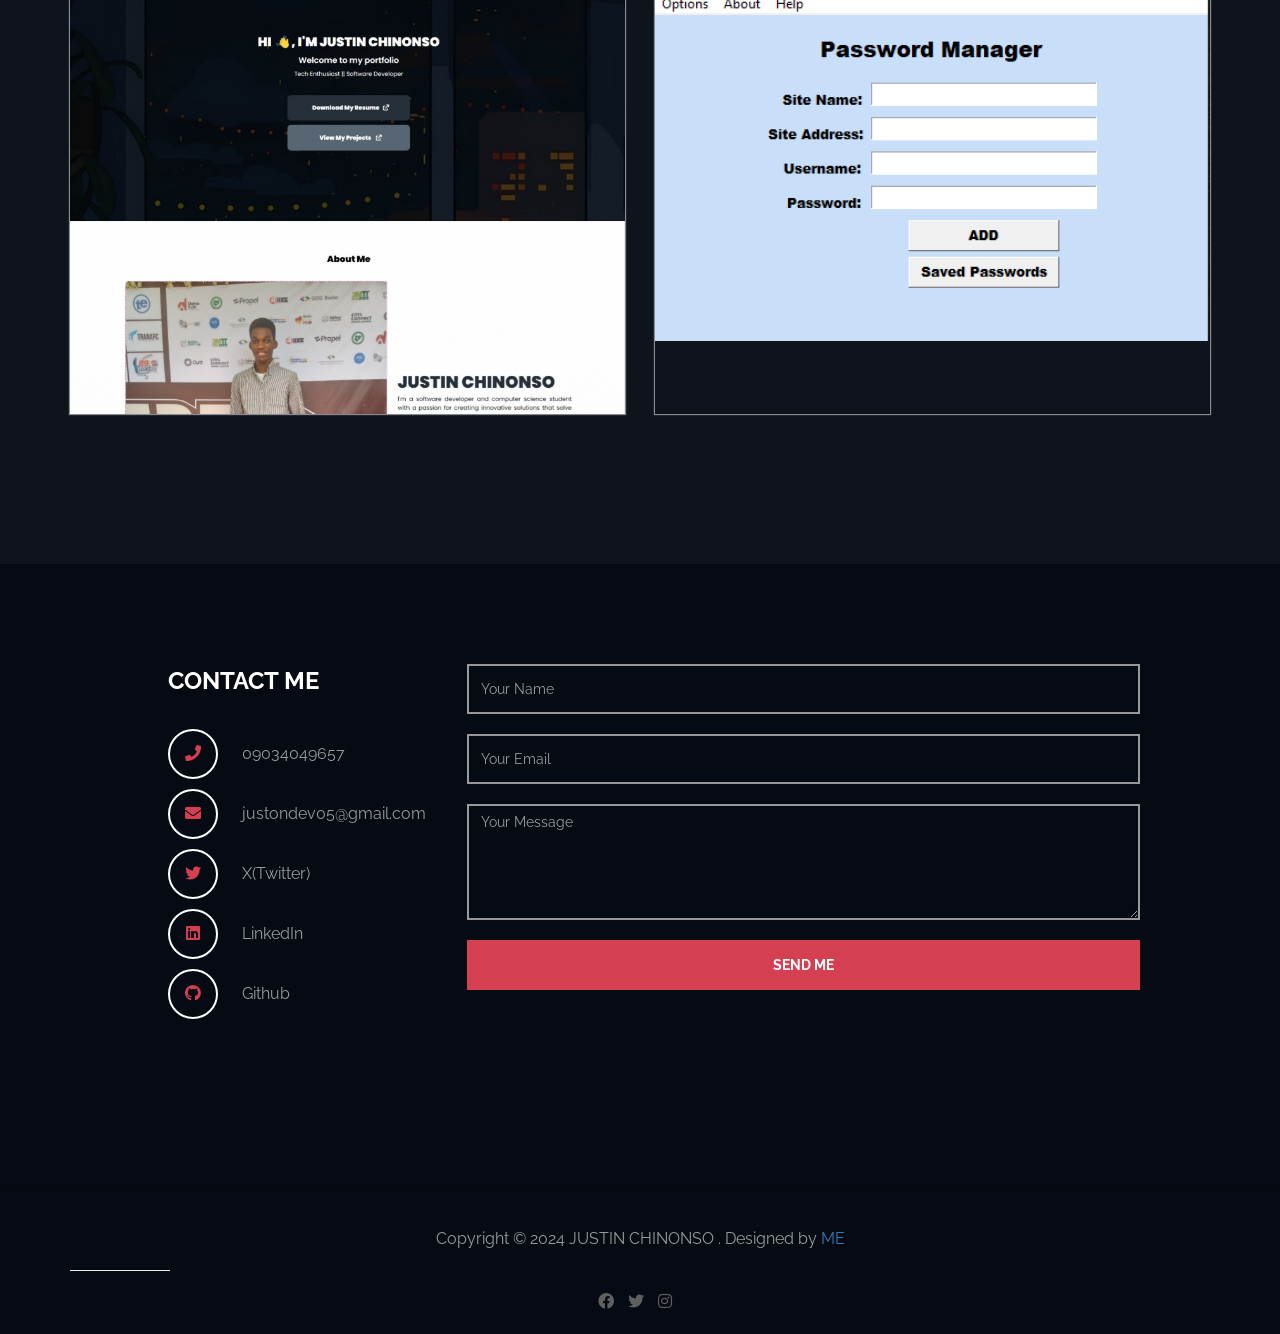
==== commit 4f96fa8f: "changes" ====
--- a/index.html
+++ b/index.html
@@ -254,7 +254,7 @@
 						<img src="images/lumen2.jpeg" class="img-responsive" alt="portfolio img">
 							<div class="portfolio-overlay">
 								<h4>LUMEN BLOG</h4>
-								<h5>More details soon...</h5>
+								<h5>Developed the backend and database for this dynamic blog platform using Django. The project includes features such as post creation, editing, and categorization, with efficient database design to manage posts, categories, comments, and user subscriptions. Implemented robust APIs with Django REST Framework to support pagination, search functionality, and filtering posts by categories. The system also includes a customizable content management interface for seamless administration.</h5>
 								<h5><a class="more" href="https://ifepolitikal.vercel.app" target="_blank">View Site</a></h5>
 							</div>
 					</div>
--- a/css/templatemo-style.css
+++ b/css/templatemo-style.css
@@ -1,656 +1,683 @@
-@import url('https://fonts.googleapis.com/css2?family=Poppins:wght@400;500;600;700&display=swap');
-@import url('https://fonts.googleapis.com/css2?family=Kanit:wght@400;500;600;700&display=swap');
-
-/*
-
-Lavish HTML CSS Template
-
-https://templatemo.com/tm-458-lavish
-		
-*/
-
-/* header start */
-/* Reset some basic styles */
-html {
-    scroll-behavior: smooth;
-}
-* {
-    margin: 0;
-    padding: 0;
-    box-sizing: border-box;
-}
-
-/* Basic body styling */
-body {
-    font-family: Arial, sans-serif;
-    padding-top: 60px; /* Offset for the fixed header */
-}
-
-/* Header styling */
-header {
-    position: fixed;
-    top: 0;
-    left: 0;
-    right: 0;
-    height: 64px;
-    background-color: #050a138e;
-    backdrop-filter: blur(5px);
-    padding: 0 24px;
-    display: flex;
-    align-items: center;
-    justify-content: space-between;
-    z-index: 1000;
-}
-
-.logo {
-    color: white;
-    font-size: 24px;
-    font-weight: 900;
-    font-family: "kanit", Arial, Helvetica, sans-serif;
-}
-
-nav ul {
-    display: flex;
-    gap: 16px;
-    list-style: none;
-}
-
-.nav-item {
-    position: relative;
-}
-
-.nav-item a {
-    text-decoration: none;
-}
-
-.nav-box {
-    width: 16px;
-    height: 16px;
-    background-color: white;
-    border-radius: 2px;
-    cursor: pointer;
-    transition: background-color 0.2s;
-}
-
-.nav-box:hover {
-    background-color: #e5e5e5;
-}
-
-.nav-box.active {
-    background-color: #D43F52;
-}
-
-.nav-label {
-    display: none;
-    position: absolute;
-    top: 100%;
-    left: 50%;
-    transform: translateX(-50%);
-    margin-top: 8px;
-    color: white;
-    font-size: 14px;
-    white-space: nowrap;
-    opacity: 0;
-    transition: opacity 0.2s;
-}
-
-@media (min-width: 1024px) {
-    .nav-label {
-        display: block;
-    }
-
-    .nav-item:hover .nav-label {
-        opacity: 1;
-    }
-}
-
-
-/* header stop */
-@media (min-width:990px) {
-    div.contact-row {
-        display: flex;
-    } 
-}
-
-/* Style the scrollbar itself */
-::-webkit-scrollbar {
-    width: 11px; /* Set the width of the vertical scrollbar */
-    height: 12px; /* Set the height of the horizontal scrollbar */
-  }
-  
-  /* Style the scrollbar track (the background of the scrollbar) */
-  ::-webkit-scrollbar-track {
-    background-color: white; /* White background for the track */
-  }
-  
-  /* Style the scrollbar thumb (the draggable part of the scrollbar) */
-  ::-webkit-scrollbar-thumb {
-    background-color: #333; /* Dark thumb color */
-    border-radius: 10px; /* Rounded corners for the thumb */
-    border: 3px solid white; /* Optional: border around the thumb */
-  }
-  
-  /* Style the scrollbar thumb when hovered */
-  ::-webkit-scrollbar-thumb:hover {
-    background-color: #555; /* Darker thumb color on hover */
-  }
-  
-/* * {
-    font-family: "poppins" !important;
-} */
-body
-{
-	background: #050A13;
-	color: #999;
-	font-family: 'Raleway', sans-serif;
-	font-size: 16px;
-	font-weight: 400;
-    padding-top: 0px;
-}
-.wow1 {
-    float: inline-end;
-}
-
-.wow-form {
-    width: 100% !important;
-}
-
-#work .work-row {
-    margin-left: -48px !important;
-    margin-right: -15px !important;
-}
-
-#about .about-row {
-    margin-left: 20px !important;
-    margin-right: -10px !important;
-}
-
-@media (max-width: 475px) {
-    #portfolio .portfolio-thumb {
-        height: 300px !important;
-    }
-}
-
-.img-responsive {
-    width: 100%;
-    height: 100%;
-    object-fit: cover;
-}
-
-/* start all section */
-#home,
-#home .fp-slide,
-#home .fp-tableCell,
-
-#work,
-#work .fp-slide,
-#work .fp-tableCell,
-
-#about,
-#about .fp-slide,
-#about .fp-tableCell,
-
-#contact,
-#contact .fp-slide,
-#contact .fp-tableCell,
-
-#portfolio,
-#portfolio .fp-slide,
-#portfolio .fp-tableCell,
-
-footer,
-footer .fp-slide,
-footer .fp-tableCell
-{
-    height: auto !important;
-}
-
-/* end all section */
-
-/* start all heading */
-h1,h2,h3,h4,h5
-    {
-        color: #ffffff;
-        font-weight: bold;
-    }
-/* end all heading */
-
-/* start all section */
-#work, #about, #portfolio, #contact
-    {
-        padding-top: 100px;
-        padding-bottom: 120px;
-    }
-/* end all section */
-
-/* start simpletextrotator */
-.rotating {
-  display: inline-block;
-  -webkit-transform-style: preserve-3d;
-  -moz-transform-style: preserve-3d;
-  -ms-transform-style: preserve-3d;
-  -o-transform-style: preserve-3d;
-  transform-style: preserve-3d;
-  -webkit-transform: rotateX(0) rotateY(0) rotateZ(0);
-  -moz-transform: rotateX(0) rotateY(0) rotateZ(0);
-  -ms-transform: rotateX(0) rotateY(0) rotateZ(0);
-  -o-transform: rotateX(0) rotateY(0) rotateZ(0);
-  transform: rotateX(0) rotateY(0) rotateZ(0);
-  -webkit-transition: 0.5s;
-  -moz-transition: 0.5s;
-  -ms-transition: 0.5s;
-  -o-transition: 0.5s;
-  transition: 0.5s;
-  -webkit-transform-origin-x: 50%;
-}
-
-.rotating.flip {
-  position: relative;
-}
-
-.rotating .front, .rotating .back {
-  left: 0;
-  top: 0;
-  -webkit-backface-visibility: hidden;
-  -moz-backface-visibility: hidden;
-  -ms-backface-visibility: hidden;
-  -o-backface-visibility: hidden;
-  backface-visibility: hidden;
-}
-
-.rotating .front {
-  position: absolute;
-  display: inline-block;
-  -webkit-transform: translate3d(0,0,1px);
-  -moz-transform: translate3d(0,0,1px);
-  -ms-transform: translate3d(0,0,1px);
-  -o-transform: translate3d(0,0,1px);
-  transform: translate3d(0,0,1px);
-}
-
-.rotating.flip .front {
-  z-index: 1;
-}
-
-.rotating .back {
-  display: block;
-  opacity: 0;
-}
-
-.rotating.spin {
-  -webkit-transform: rotate(360deg) scale(0);
-  -moz-transform: rotate(360deg) scale(0);
-  -ms-transform: rotate(360deg) scale(0);
-  -o-transform: rotate(360deg) scale(0);
-  transform: rotate(360deg) scale(0);
-}
-
-.rotating.flip .back {
-  z-index: 2;
-  display: block;
-  opacity: 1;
-  
-  -webkit-transform: rotateY(180deg) translate3d(0,0,0);
-  -moz-transform: rotateY(180deg) translate3d(0,0,0);
-  -ms-transform: rotateY(180deg) translate3d(0,0,0);
-  -o-transform: rotateY(180deg) translate3d(0,0,0);
-  transform: rotateY(180deg) translate3d(0,0,0);
-}
-
-.rotating.flip.up .back {
-  -webkit-transform: rotateX(180deg) translate3d(0,0,0);
-  -moz-transform: rotateX(180deg) translate3d(0,0,0);
-  -ms-transform: rotateX(180deg) translate3d(0,0,0);
-  -o-transform: rotateX(180deg) translate3d(0,0,0);
-  transform: rotateX(180deg) translate3d(0,0,0);
-}
-
-.rotating.flip.cube .front {
-  -webkit-transform: translate3d(0,0,100px) scale(0.9,0.9);
-  -moz-transform: translate3d(0,0,100px) scale(0.85,0.85);
-  -ms-transform: translate3d(0,0,100px) scale(0.85,0.85);
-  -o-transform: translate3d(0,0,100px) scale(0.85,0.85);
-  transform: translate3d(0,0,100px) scale(0.85,0.85);
-}
-
-.rotating.flip.cube .back {
-  -webkit-transform: rotateY(180deg) translate3d(0,0,100px) scale(0.9,0.9);
-  -moz-transform: rotateY(180deg) translate3d(0,0,100px) scale(0.85,0.85);
-  -ms-transform: rotateY(180deg) translate3d(0,0,100px) scale(0.85,0.85);
-  -o-transform: rotateY(180deg) translate3d(0,0,100px) scale(0.85,0.85);
-  transform: rotateY(180deg) translate3d(0,0,100px) scale(0.85,0.85);
-}
-
-.rotating.flip.cube.up .back {
-  -webkit-transform: rotateX(180deg) translate3d(0,0,100px) scale(0.9,0.9);
-  -moz-transform: rotateX(180deg) translate3d(0,0,100px) scale(0.85,0.85);
-  -ms-transform: rotateX(180deg) translate3d(0,0,100px) scale(0.85,0.85);
-  -o-transform: rotateX(180deg) translate3d(0,0,100px) scale(0.85,0.85);
-  transform: rotateX(180deg) translate3d(0,0,100px) scale(0.85,0.85);
-}
-/* end simpletextrotator */
-
-/* start home */       
-#home
-	{
-        background: url('../images/background2.jpg');
-        background-size: cover;
-        background-repeat: no-repeat;
-        padding-top: 120px;
-        padding-bottom: 140px;
-        text-align: center;
-        position: relative;
-	}
-@media (min-width:900px) {
-    #home {
-        background: url('../images/intro.jpg') center/cover;
-    }
-}
-.rotate
-    {
-        border: 2px solid #D43F52;
-        color: #D43F52;
-        letter-spacing: 2px;
-        text-align: center;
-        padding: 7px 0;
-        margin: 30px 0;
-        font-weight: 800;
-        border-radius: 5px;
-        line-height: 1.2; /* Adjust line height for spacing between words */
-        width: 80%;
-        justify-self: center;
-    }
-    
-#home h1 
-    {
-        display: inline-block;
-        letter-spacing: 2px;
-        /* padding: 20px 30px; */
-        /* margin: 30px 0; */
-        font-weight: 900 !important;
-        font-size: 38px;
-        font-family: 'Kanit', sans-serif, 'Raleway', cursive !important;
-        letter-spacing: 2px;
-        border-radius: 5px;   
-    }
-#home::before {
-        content: "";
-        position: absolute;
-        top: 0;
-        left: 0;
-        width: 100%;
-        height: 100%;
-        background-color: rgba(0, 0, 0, 0.7); /* Adjust opacity (0.5) for dimness */
-        z-index: 1;
-    }
-.home-container {
-    position: relative;
-    z-index: 5;
-}
-
-
-#home h2
-    {
-        padding-bottom: 10px;
-    }
-#home .btn
-    {
-        background: transparent;
-        border: 2px solid #ffffff;
-        color: #ffffff;
-        font-size: 16px;
-        font-weight: bold;
-        width: 180px;
-        height: 60px;
-        margin-top: 40px;
-        padding-top: 18px;
-        transition: all 0.4s ease-in-out;
-    }
-#home p 
-    {
-        color: #bdcad6;
-    }
-#home .btn:hover
-    {
-        background: #D43F52;
-        border-color: transparent;
-    }
-/* end home */
-
-/* start work */
-#work
-    {
-        background: #ffffff0a;
-    }
-#work h2
-    {
-        text-align: center;
-    }
-
-#work .media
-    {
-      margin-top: 30px;
-    }
-	
-#work .media .fa
-    {
-        border: 2px solid #ffffff;
-        border-radius: 50%;
-        color: #D43F52;
-        font-size: 24px;
-        margin-right: 24px;
-        width: 60px;
-        height: 60px;
-        line-height: 55px;
-        text-align: center;
-        vertical-align: middle;
-        transition: all 0.4s ease-in;
-    }
-#work .media .fa:hover
-    {
-        background: #ffffff;
-        cursor: pointer;
-    }
-#work .media .media-heading
-    {
-        font-weight: 600;
-        font-size: 20px;
-        padding-bottom: 10px;
-    }
-/* end work */
-
-/* start about */
-#about h4
-    {
-        padding: 15px 0;
-		color: #D43F52;
-    }
-#about .progress
-    {
-        border-radius: 4px;
-        background: #ffffff;
-        height: 4px;
-    }
-#about .progress .progress-bar-danger
-    {
-        background: #D43F52;
-    }
-#about .text-top
-    {
-        padding-top: 50px;
-    }
-#about span
-    {
-        color: #ffffff;
-        font-weight: bold;
-        display: block;
-        padding-bottom: 6px;
-    }
-#about small
-    {
-        font-weight: bold;
-        float: right;
-    }
-/* end about */
-
-/* start portfolio */
-#portfolio
-    {
-        background: #ffffff0a;
-        text-align: center;
-    }
-#portfolio h2
-    {
-        padding-bottom: 30px;
-    }
-#portfolio .portfolio-thumb
-    {
-        overflow-y: scroll;
-        position: relative;
-        margin-bottom: 30px;
-        height: 450px;
-        box-shadow: 0px 0px 1px 1px #ffffff80;
-    }
-#portfolio .portfolio-thumb img {
-    /* object-fit: contain !important; */
-    width: 100%;
-    height: auto;
-}
-#portfolio .portfolio-thumb .portfolio-overlay
-    {
-        background: #D43F52;
-        top: 0;
-        left: 0;
-        right: 0;
-        bottom: 0;
-        opacity: 0;
-        width: 100%;
-        height: 100%;
-        position: absolute;
-        padding-top: 60px;
-        padding-right: 20px;
-        padding-left: 20px;
-        transition: all 0.4s ease-in-out;
-    }
-#portfolio .portfolio-thumb .portfolio-overlay h5 {
-    line-height: 20px;
-    font-family: "poppins", Arial, Helvetica, sans-serif;
-    font-size: 14px;
-}
-#portfolio .portfolio-thumb .portfolio-overlay h5 a.more {
-    display: inline-block; /* Makes the anchor behave like a button */
-    color: #ffffff; /* Text color */
-    background-color: #007bff; /* Button background color (e.g., blue) */
-    padding: 10px 20px; /* Adds padding for a button-like feel */
-    border-radius: 5px; /* Rounds the corners */
-    font-weight: bold; /* Bold text for emphasis */
-    text-decoration: none; /* Remove underline */
-    transition: background-color 0.3s ease; 
-}
-
-#portfolio .portfolio-thumb .portfolio-overlay h5 a:hover {
-    background-color: #0056b3;
-}
-
-#portfolio .portfolio-thumb:hover .portfolio-overlay
-    {
-        cursor: pointer;
-        opacity: 0.9;
-        transform: scale(0.9);
-    }
-/* end portfolio */
-
-/* start contact */
-
-#contact address
-    {
-      padding-bottom: 18px;
-    }
-	
-#contact .contact-title
-    {
-		font-size: 24px;
-		font-weight: bold;
-        padding-bottom: 20px;
-		color: #ffffff;
-    }
-#contact .fa, #contact .fab
-    {
-        border: 2px solid #ffffff;
-        border-radius: 50%;
-        color: #D43F52;
-        width: 50px;
-        height: 50px;
-        line-height: 45px;
-        text-align: center;
-        margin-right: 20px;
-    }
-#contact .form-control
-    {
-        background: transparent;
-        border: 2px solid #999;
-        border-radius: 0;
-        box-shadow: none;
-        color: #ffffff;
-        margin-bottom: 20px;
-    }
-#contact input
-    {
-        height: 50px;
-    }
-#contact input[type="submit"]
-    {
-        background: #D43F52;
-        border: 2px solid transparent;
-        color: #ffffff;
-        font-weight: bold;
-        transition: all 0.4s ease-in-out;
-    }
-#contact input[type="submit"]:hover
-    {
-        background: #ffffff;
-        color: #D43F52;
-    }
-/* end contact */
-
-/* start footer */
-footer
-    {
-        border-top: 1px solid #090909;
-        text-align: center;
-        padding-top: 40px;
-        padding-bottom: 20px;
-    }
-footer hr
-    {
-        width: 100px;
-        justify-self: center;
-    }
-/* end footer */
-
-/* start social icon */
-.social-icon
-    {
-        position: relative;
-        padding: 0;
-        margin: 0;
-    }
-.social-icon li
-    {
-        display: inline-block;
-        list-style: none;
-    }
-.social-icon li a
-    {
-        border-radius: 50%;
-        color: #606060;
-        text-decoration: none;
-        transition: all 0.4s ease-in-out;
-        text-align: center;
-        margin-right: 10px;
-    }
-.social-icon li a:hover
-    {
-        color: #D43F52;
-    }
-/* end social icon */
+@import url('https://fonts.googleapis.com/css2?family=Poppins:wght@400;500;600;700&display=swap');
+@import url('https://fonts.googleapis.com/css2?family=Kanit:wght@400;500;600;700&display=swap');
+
+/*
+
+Lavish HTML CSS Template
+
+https://templatemo.com/tm-458-lavish
+		
+*/
+
+/* header start */
+/* Reset some basic styles */
+html {
+    scroll-behavior: smooth;
+}
+* {
+    margin: 0;
+    padding: 0;
+    box-sizing: border-box;
+}
+
+/* Basic body styling */
+body {
+    font-family: Arial, sans-serif;
+    padding-top: 60px; /* Offset for the fixed header */
+}
+
+/* Header styling */
+header {
+    position: fixed;
+    top: 0;
+    left: 0;
+    right: 0;
+    height: 64px;
+    background-color: #050a138e;
+    backdrop-filter: blur(5px);
+    padding: 0 24px;
+    display: flex;
+    align-items: center;
+    justify-content: space-between;
+    z-index: 1000;
+}
+
+.logo {
+    color: white;
+    font-size: 24px;
+    font-weight: 900;
+    font-family: "kanit", Arial, Helvetica, sans-serif;
+}
+
+nav ul {
+    display: flex;
+    gap: 16px;
+    list-style: none;
+}
+
+.nav-item {
+    position: relative;
+}
+
+.nav-item a {
+    text-decoration: none;
+}
+
+.nav-box {
+    width: 16px;
+    height: 16px;
+    background-color: white;
+    border-radius: 2px;
+    cursor: pointer;
+    transition: background-color 0.2s;
+}
+
+.nav-box:hover {
+    background-color: #e5e5e5;
+}
+
+.nav-box.active {
+    background-color: #D43F52;
+}
+
+.nav-label {
+    display: none;
+    position: absolute;
+    top: 100%;
+    left: 50%;
+    transform: translateX(-50%);
+    margin-top: 8px;
+    color: white;
+    font-size: 14px;
+    white-space: nowrap;
+    opacity: 0;
+    transition: opacity 0.2s;
+}
+
+@media (min-width: 1024px) {
+    .nav-label {
+        display: block;
+    }
+
+    .nav-item:hover .nav-label {
+        opacity: 1;
+    }
+}
+
+
+/* header stop */
+@media (min-width:990px) {
+    div.contact-row {
+        display: flex;
+    } 
+}
+
+/* Style the scrollbar itself */
+::-webkit-scrollbar {
+    width: 11px; /* Set the width of the vertical scrollbar */
+    height: 12px; /* Set the height of the horizontal scrollbar */
+  }
+  
+  /* Style the scrollbar track (the background of the scrollbar) */
+  ::-webkit-scrollbar-track {
+    background-color: white; /* White background for the track */
+  }
+  
+  /* Style the scrollbar thumb (the draggable part of the scrollbar) */
+  ::-webkit-scrollbar-thumb {
+    background-color: #333; /* Dark thumb color */
+    border-radius: 10px; /* Rounded corners for the thumb */
+    border: 3px solid white; /* Optional: border around the thumb */
+  }
+  
+  /* Style the scrollbar thumb when hovered */
+  ::-webkit-scrollbar-thumb:hover {
+    background-color: #555; /* Darker thumb color on hover */
+  }
+  
+/* * {
+    font-family: "poppins" !important;
+} */
+body
+{
+	background: #050A13;
+	color: #999;
+	font-family: 'Raleway', sans-serif;
+	font-size: 16px;
+	font-weight: 400;
+    padding-top: 0px;
+}
+.wow1 {
+    float: inline-end;
+}
+
+.wow-form {
+    width: 100% !important;
+}
+
+#work .work-row {
+    margin-left: -48px !important;
+    margin-right: -15px !important;
+}
+
+#about .about-row {
+    margin-left: 20px !important;
+    margin-right: -10px !important;
+}
+
+@media (max-width: 475px) {
+    #portfolio .portfolio-thumb {
+        height: 300px !important;
+    }
+}
+
+.img-responsive {
+    width: 100%;
+    height: 100%;
+    object-fit: cover;
+}
+
+/* start all section */
+#home,
+#home .fp-slide,
+#home .fp-tableCell,
+
+#work,
+#work .fp-slide,
+#work .fp-tableCell,
+
+#about,
+#about .fp-slide,
+#about .fp-tableCell,
+
+#contact,
+#contact .fp-slide,
+#contact .fp-tableCell,
+
+#portfolio,
+#portfolio .fp-slide,
+#portfolio .fp-tableCell,
+
+footer,
+footer .fp-slide,
+footer .fp-tableCell
+{
+    height: auto !important;
+}
+
+/* end all section */
+
+/* start all heading */
+h1,h2,h3,h4,h5
+    {
+        color: #ffffff;
+        font-weight: bold;
+    }
+/* end all heading */
+
+/* start all section */
+#work, #about, #portfolio, #contact
+    {
+        padding-top: 100px;
+        padding-bottom: 120px;
+    }
+/* end all section */
+
+/* start simpletextrotator */
+.rotating {
+  display: inline-block;
+  -webkit-transform-style: preserve-3d;
+  -moz-transform-style: preserve-3d;
+  -ms-transform-style: preserve-3d;
+  -o-transform-style: preserve-3d;
+  transform-style: preserve-3d;
+  -webkit-transform: rotateX(0) rotateY(0) rotateZ(0);
+  -moz-transform: rotateX(0) rotateY(0) rotateZ(0);
+  -ms-transform: rotateX(0) rotateY(0) rotateZ(0);
+  -o-transform: rotateX(0) rotateY(0) rotateZ(0);
+  transform: rotateX(0) rotateY(0) rotateZ(0);
+  -webkit-transition: 0.5s;
+  -moz-transition: 0.5s;
+  -ms-transition: 0.5s;
+  -o-transition: 0.5s;
+  transition: 0.5s;
+  -webkit-transform-origin-x: 50%;
+}
+
+.rotating.flip {
+  position: relative;
+}
+
+.rotating .front, .rotating .back {
+  left: 0;
+  top: 0;
+  -webkit-backface-visibility: hidden;
+  -moz-backface-visibility: hidden;
+  -ms-backface-visibility: hidden;
+  -o-backface-visibility: hidden;
+  backface-visibility: hidden;
+}
+
+.rotating .front {
+  position: absolute;
+  display: inline-block;
+  -webkit-transform: translate3d(0,0,1px);
+  -moz-transform: translate3d(0,0,1px);
+  -ms-transform: translate3d(0,0,1px);
+  -o-transform: translate3d(0,0,1px);
+  transform: translate3d(0,0,1px);
+}
+
+.rotating.flip .front {
+  z-index: 1;
+}
+
+.rotating .back {
+  display: block;
+  opacity: 0;
+}
+
+.rotating.spin {
+  -webkit-transform: rotate(360deg) scale(0);
+  -moz-transform: rotate(360deg) scale(0);
+  -ms-transform: rotate(360deg) scale(0);
+  -o-transform: rotate(360deg) scale(0);
+  transform: rotate(360deg) scale(0);
+}
+
+.rotating.flip .back {
+  z-index: 2;
+  display: block;
+  opacity: 1;
+  
+  -webkit-transform: rotateY(180deg) translate3d(0,0,0);
+  -moz-transform: rotateY(180deg) translate3d(0,0,0);
+  -ms-transform: rotateY(180deg) translate3d(0,0,0);
+  -o-transform: rotateY(180deg) translate3d(0,0,0);
+  transform: rotateY(180deg) translate3d(0,0,0);
+}
+
+.rotating.flip.up .back {
+  -webkit-transform: rotateX(180deg) translate3d(0,0,0);
+  -moz-transform: rotateX(180deg) translate3d(0,0,0);
+  -ms-transform: rotateX(180deg) translate3d(0,0,0);
+  -o-transform: rotateX(180deg) translate3d(0,0,0);
+  transform: rotateX(180deg) translate3d(0,0,0);
+}
+
+.rotating.flip.cube .front {
+  -webkit-transform: translate3d(0,0,100px) scale(0.9,0.9);
+  -moz-transform: translate3d(0,0,100px) scale(0.85,0.85);
+  -ms-transform: translate3d(0,0,100px) scale(0.85,0.85);
+  -o-transform: translate3d(0,0,100px) scale(0.85,0.85);
+  transform: translate3d(0,0,100px) scale(0.85,0.85);
+}
+
+.rotating.flip.cube .back {
+  -webkit-transform: rotateY(180deg) translate3d(0,0,100px) scale(0.9,0.9);
+  -moz-transform: rotateY(180deg) translate3d(0,0,100px) scale(0.85,0.85);
+  -ms-transform: rotateY(180deg) translate3d(0,0,100px) scale(0.85,0.85);
+  -o-transform: rotateY(180deg) translate3d(0,0,100px) scale(0.85,0.85);
+  transform: rotateY(180deg) translate3d(0,0,100px) scale(0.85,0.85);
+}
+
+.rotating.flip.cube.up .back {
+  -webkit-transform: rotateX(180deg) translate3d(0,0,100px) scale(0.9,0.9);
+  -moz-transform: rotateX(180deg) translate3d(0,0,100px) scale(0.85,0.85);
+  -ms-transform: rotateX(180deg) translate3d(0,0,100px) scale(0.85,0.85);
+  -o-transform: rotateX(180deg) translate3d(0,0,100px) scale(0.85,0.85);
+  transform: rotateX(180deg) translate3d(0,0,100px) scale(0.85,0.85);
+}
+/* end simpletextrotator */
+
+/* start home */       
+#home
+	{
+        background: url('../images/background2.jpg');
+        background-size: cover;
+        background-repeat: no-repeat;
+        padding-top: 120px;
+        padding-bottom: 140px;
+        text-align: center;
+        position: relative;
+	}
+@media (min-width:900px) {
+    #home {
+        background: url('../images/intro.jpg') center/cover;
+    }
+}
+.rotate
+    {
+        border: 2px solid #D43F52;
+        color: #D43F52;
+        letter-spacing: 2px;
+        text-align: center;
+        padding: 7px 0;
+        margin: 30px 0;
+        font-weight: 800;
+        border-radius: 5px;
+        line-height: 1.2; /* Adjust line height for spacing between words */
+        width: 80%;
+        justify-self: center;
+    }
+    
+#home h1 
+    {
+        display: inline-block;
+        letter-spacing: 2px;
+        /* padding: 20px 30px; */
+        /* margin: 30px 0; */
+        font-weight: 900 !important;
+        font-size: 38px;
+        font-family: 'Kanit', sans-serif, 'Raleway', cursive !important;
+        letter-spacing: 2px;
+        border-radius: 5px;   
+    }
+#home::before {
+        content: "";
+        position: absolute;
+        top: 0;
+        left: 0;
+        width: 100%;
+        height: 100%;
+        background-color: rgba(0, 0, 0, 0.7); /* Adjust opacity (0.5) for dimness */
+        z-index: 1;
+    }
+.home-container {
+    position: relative;
+    z-index: 5;
+}
+
+
+#home h2
+    {
+        padding-bottom: 10px;
+    }
+#home .btn
+    {
+        background: transparent;
+        border: 2px solid #ffffff;
+        color: #ffffff;
+        font-size: 16px;
+        font-weight: bold;
+        width: 180px;
+        height: 60px;
+        margin-top: 40px;
+        padding-top: 18px;
+        transition: all 0.4s ease-in-out;
+    }
+#home p 
+    {
+        color: #bdcad6;
+    }
+#home .btn:hover
+    {
+        background: #D43F52;
+        border-color: transparent;
+    }
+/* end home */
+
+/* start work */
+#work
+    {
+        background: #ffffff0a;
+    }
+#work h2
+    {
+        text-align: center;
+    }
+
+#work .media
+    {
+      margin-top: 30px;
+    }
+	
+#work .media .fa
+    {
+        border: 2px solid #ffffff;
+        border-radius: 50%;
+        color: #D43F52;
+        font-size: 24px;
+        margin-right: 24px;
+        width: 60px;
+        height: 60px;
+        line-height: 55px;
+        text-align: center;
+        vertical-align: middle;
+        transition: all 0.4s ease-in;
+    }
+#work .media .fa:hover
+    {
+        background: #ffffff;
+        cursor: pointer;
+    }
+#work .media .media-heading
+    {
+        font-weight: 600;
+        font-size: 20px;
+        padding-bottom: 10px;
+    }
+/* end work */
+
+/* start about */
+#about h4
+    {
+        padding: 15px 0;
+		color: #D43F52;
+    }
+#about .progress
+    {
+        border-radius: 4px;
+        background: #ffffff;
+        height: 4px;
+    }
+#about .progress .progress-bar-danger
+    {
+        background: #D43F52;
+    }
+#about .text-top
+    {
+        padding-top: 50px;
+    }
+#about span
+    {
+        color: #ffffff;
+        font-weight: bold;
+        display: block;
+        padding-bottom: 6px;
+    }
+#about small
+    {
+        font-weight: bold;
+        float: right;
+    }
+/* end about */
+
+/* start portfolio */
+#portfolio
+    {
+        background: #ffffff0a;
+        text-align: center;
+    }
+#portfolio h2
+    {
+        padding-bottom: 30px;
+    }
+#portfolio .portfolio-thumb
+    {
+        overflow-y: scroll;
+        position: relative;
+        margin-bottom: 30px;
+        height: 450px;
+        box-shadow: 0px 0px 1px 1px #ffffff80;
+    }
+#portfolio .portfolio-thumb img {
+    /* object-fit: contain !important; */
+    width: 100%;
+    height: auto;
+}
+#portfolio .portfolio-thumb .portfolio-overlay
+    {
+        background: rgba(212, 63, 82, 0.5); /
+        top: 0;
+        left: 0;
+        right: 0;
+        bottom: 0;
+        opacity: 0;
+        width: 100%;
+        height: 100%;
+        position: absolute;
+        padding-top: 60px;
+        padding-right: 20px;
+        padding-left: 20px;
+        backdrop-filter: blur(15px);
+        border-radius: 5px;
+        box-shadow: 0px 0px 1px 1px #00000033;
+        transition: all 0.4s ease-in-out;
+        overflow-y: scroll;
+    }
+
+#portfolio .portfolio-thumb .portfolio-overlay::-webkit-scrollbar {
+        width: 1px; /* Set the width of the vertical scrollbar */
+        height: 12px; /* Set the height of the horizontal scrollbar */
+}
+      
+      /* Style the scrollbar track (the background of the scrollbar) */
+#portfolio .portfolio-thumb .portfolio-overlay::-webkit-scrollbar-track {
+      background-color: white; /* White background for the track */
+}
+      
+      /* Style the scrollbar thumb (the draggable part of the scrollbar) */
+#portfolio .portfolio-thumb .portfolio-overlay::-webkit-scrollbar-thumb {
+    background-color: #333; /* Dark thumb color */
+    border-radius: 10px; /* Rounded corners for the thumb */
+    border: 3px solid white; /* Optional: border around the thumb */
+}
+    
+    /* Style the scrollbar thumb when hovered */
+#portfolio .portfolio-thumb .portfolio-overlay::-webkit-scrollbar-thumb:hover {
+    background-color: #555; /* Darker thumb color on hover */
+}
+      
+#portfolio .portfolio-thumb .portfolio-overlay h5 {
+    line-height: 20px;
+    font-family: "poppins", Arial, Helvetica, sans-serif;
+    font-size: 14px;
+}
+#portfolio .portfolio-thumb .portfolio-overlay h5 a.more {
+    display: inline-block; /* Makes the anchor behave like a button */
+    color: #ffffff; /* Text color */
+    background-color: #007bff; /* Button background color (e.g., blue) */
+    padding: 10px 20px; /* Adds padding for a button-like feel */
+    border-radius: 5px; /* Rounds the corners */
+    font-weight: bold; /* Bold text for emphasis */
+    text-decoration: none; /* Remove underline */
+    transition: background-color 0.3s ease; 
+}
+
+#portfolio .portfolio-thumb .portfolio-overlay h5 a:hover {
+    background-color: #0056b3;
+}
+
+#portfolio .portfolio-thumb:hover .portfolio-overlay
+    {
+        cursor: pointer;
+        opacity: 0.9;
+        transform: scale(0.9);
+    }
+/* end portfolio */
+
+/* start contact */
+
+#contact address
+    {
+      padding-bottom: 18px;
+    }
+	
+#contact .contact-title
+    {
+		font-size: 24px;
+		font-weight: bold;
+        padding-bottom: 20px;
+		color: #ffffff;
+    }
+#contact .fa, #contact .fab
+    {
+        border: 2px solid #ffffff;
+        border-radius: 50%;
+        color: #D43F52;
+        width: 50px;
+        height: 50px;
+        line-height: 45px;
+        text-align: center;
+        margin-right: 20px;
+    }
+#contact .form-control
+    {
+        background: transparent;
+        border: 2px solid #999;
+        border-radius: 0;
+        box-shadow: none;
+        color: #ffffff;
+        margin-bottom: 20px;
+    }
+#contact input
+    {
+        height: 50px;
+    }
+#contact input[type="submit"]
+    {
+        background: #D43F52;
+        border: 2px solid transparent;
+        color: #ffffff;
+        font-weight: bold;
+        transition: all 0.4s ease-in-out;
+    }
+#contact input[type="submit"]:hover
+    {
+        background: #ffffff;
+        color: #D43F52;
+    }
+/* end contact */
+
+/* start footer */
+footer
+    {
+        border-top: 1px solid #090909;
+        text-align: center;
+        padding-top: 40px;
+        padding-bottom: 20px;
+    }
+footer hr
+    {
+        width: 100px;
+        justify-self: center;
+    }
+/* end footer */
+
+/* start social icon */
+.social-icon
+    {
+        position: relative;
+        padding: 0;
+        margin: 0;
+    }
+.social-icon li
+    {
+        display: inline-block;
+        list-style: none;
+    }
+.social-icon li a
+    {
+        border-radius: 50%;
+        color: #606060;
+        text-decoration: none;
+        transition: all 0.4s ease-in-out;
+        text-align: center;
+        margin-right: 10px;
+    }
+.social-icon li a:hover
+    {
+        color: #D43F52;
+    }
+/* end social icon */
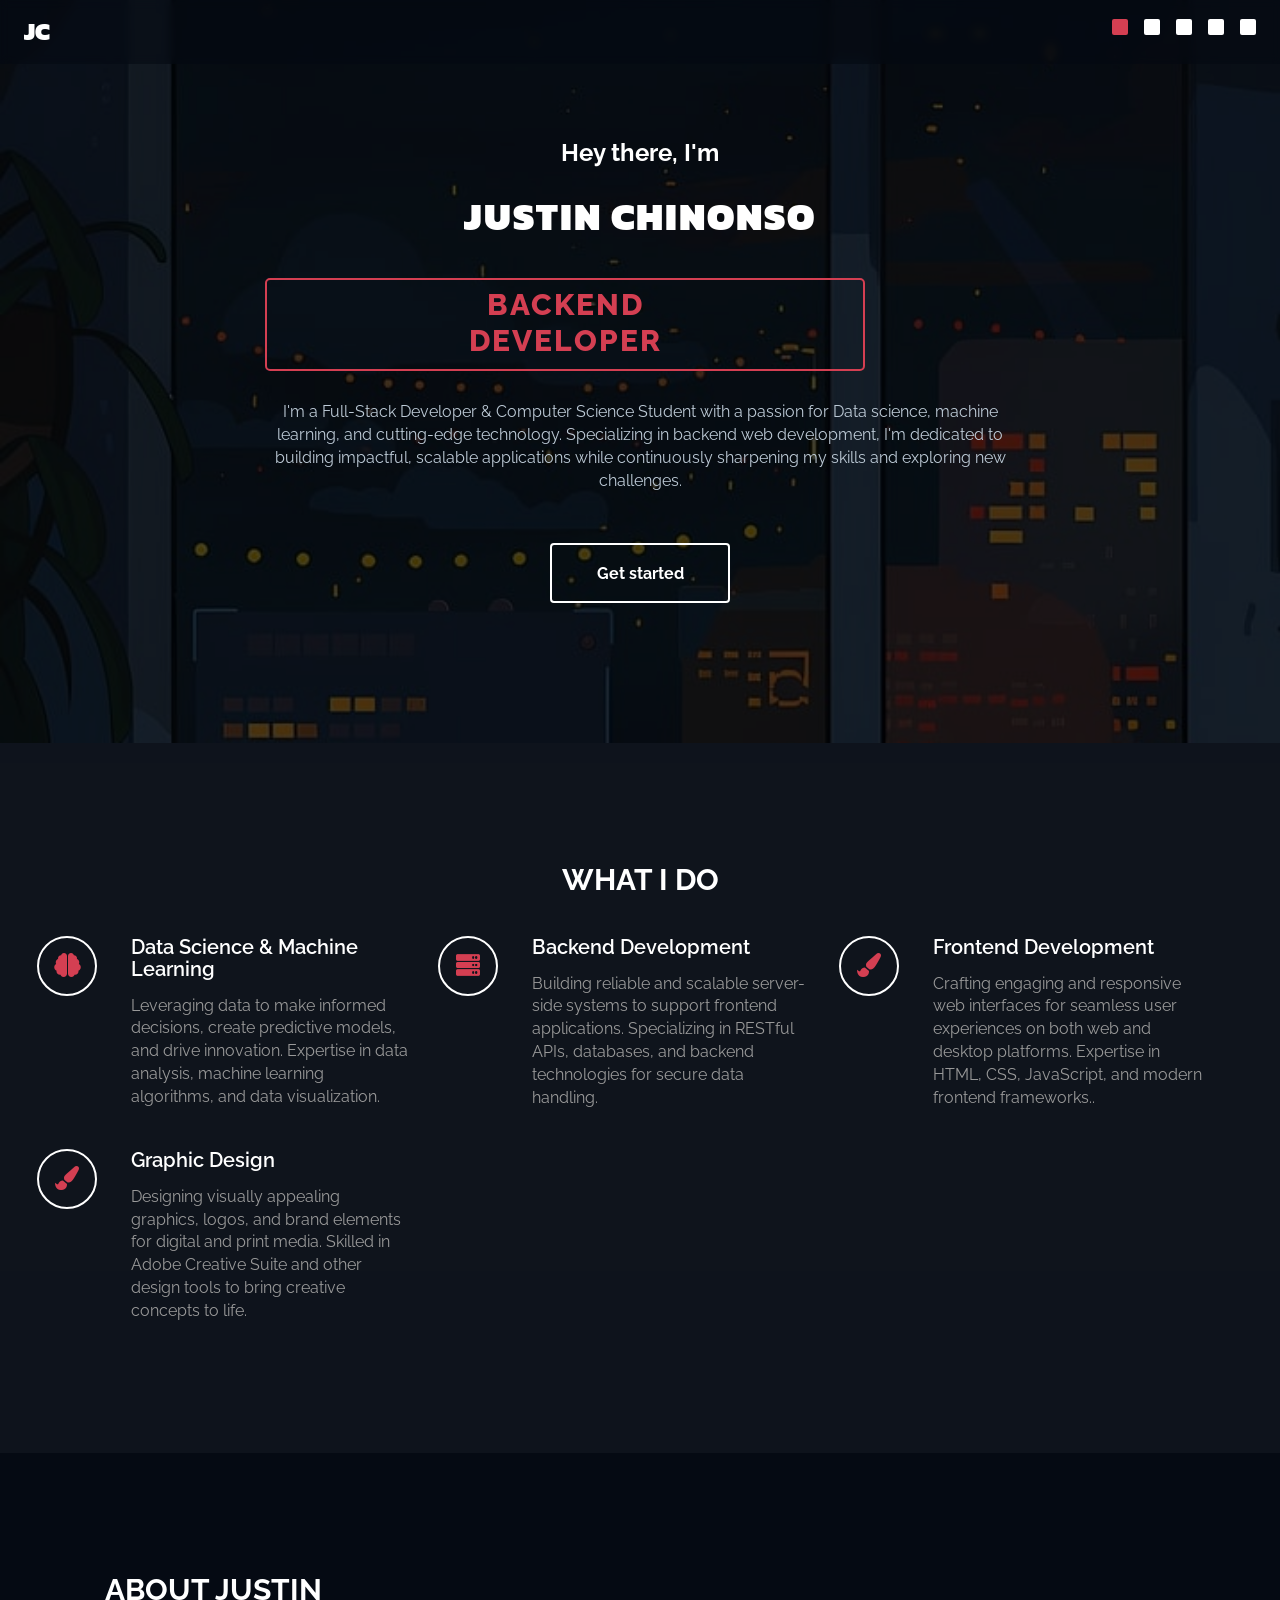
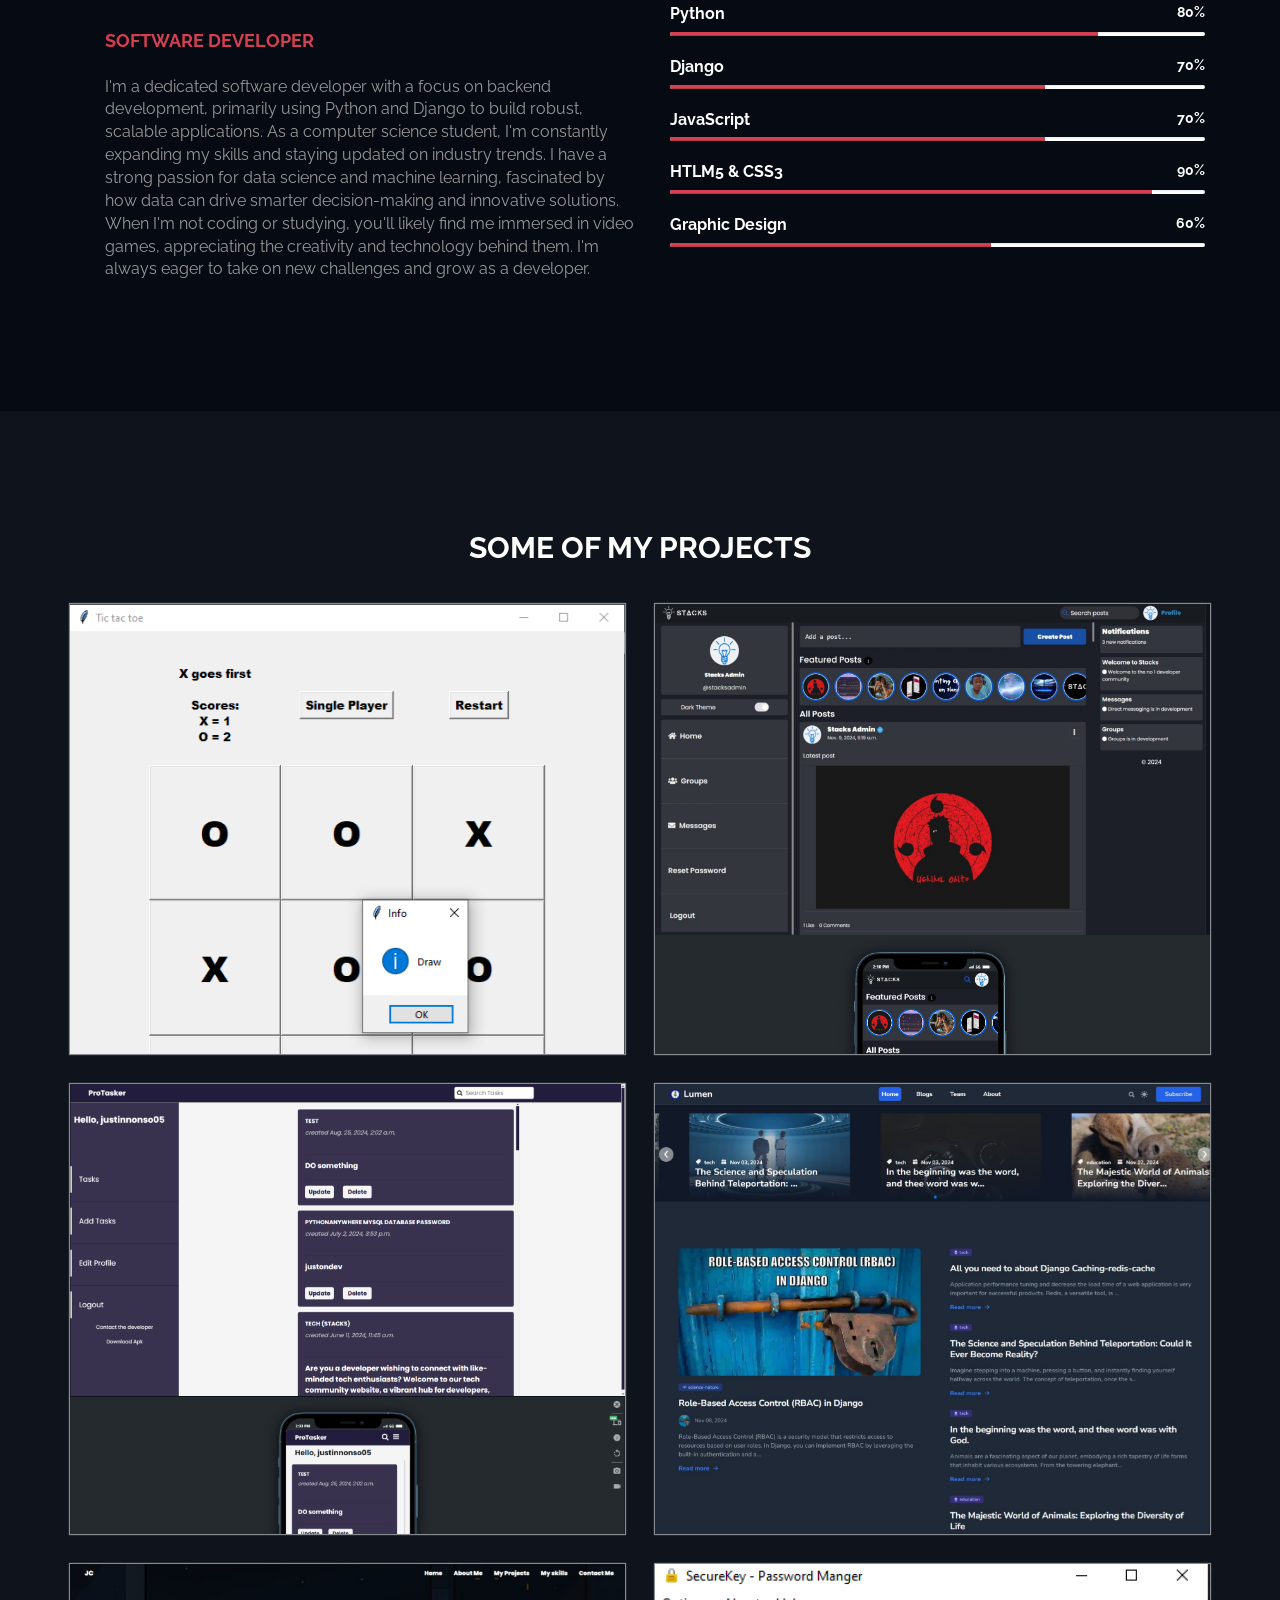
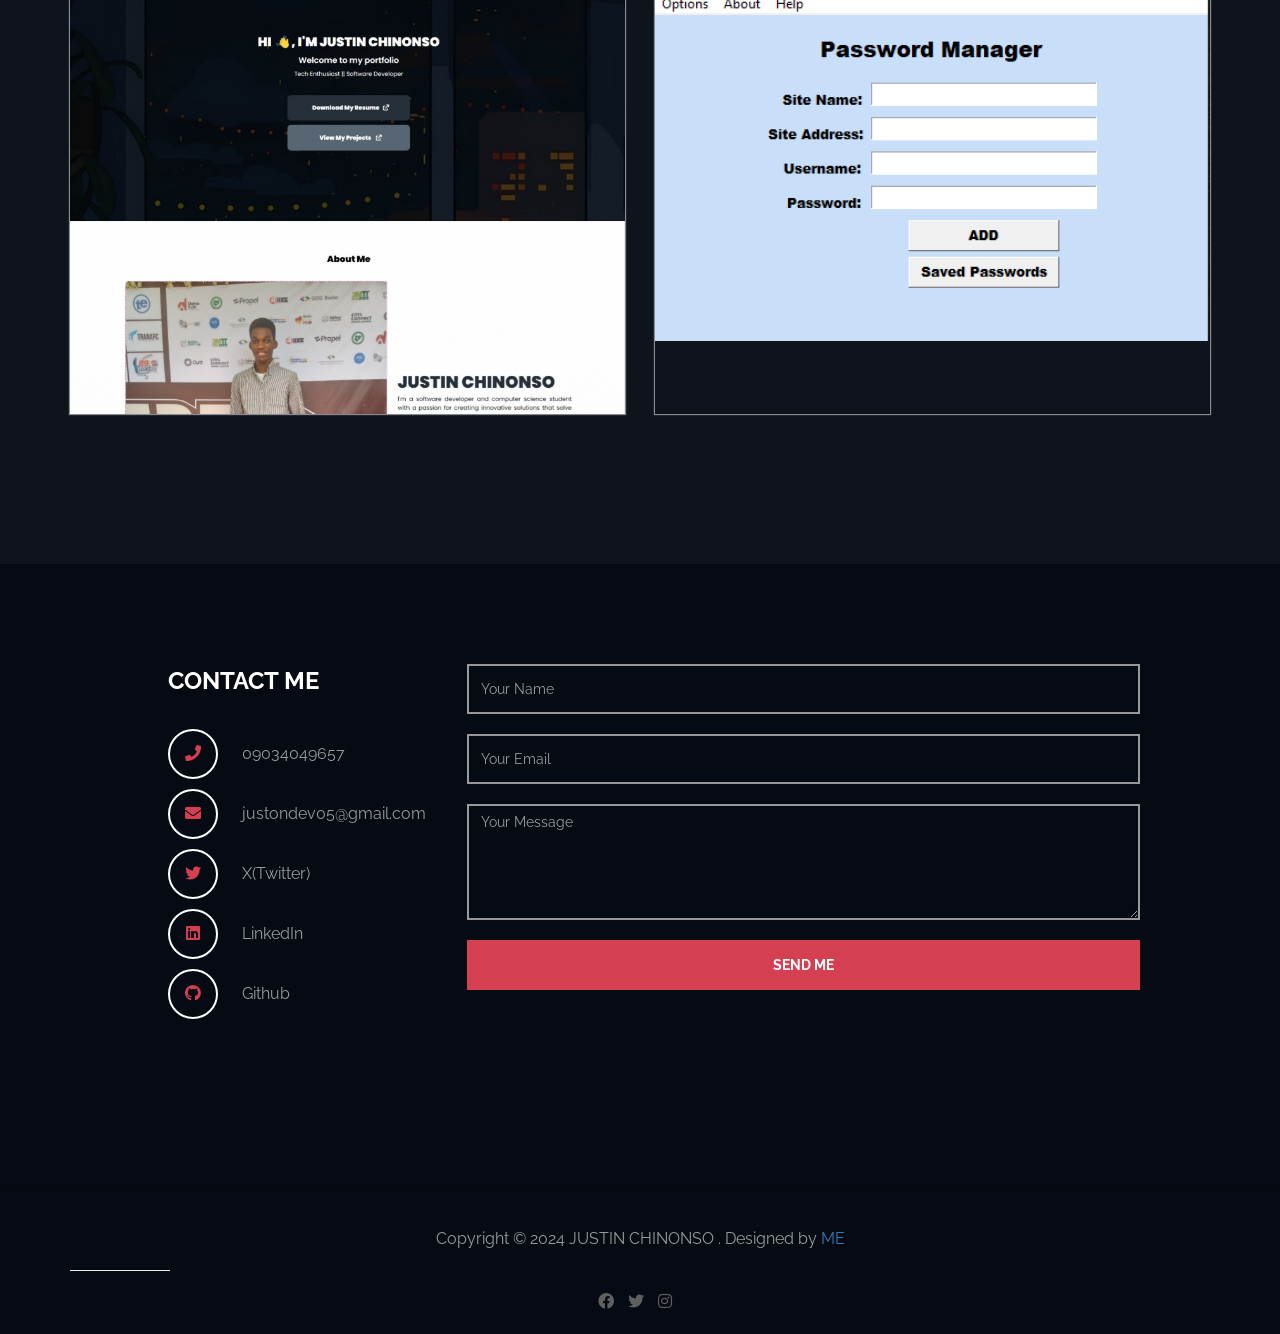
==== commit 32148b46: "." ====
--- a/index.html
+++ b/index.html
@@ -256,6 +256,8 @@
 								<h4>LUMEN BLOG</h4>
 								<h5>Developed the backend and database for this dynamic blog platform using Django. The project includes features such as post creation, editing, and categorization, with efficient database design to manage posts, categories, comments, and user subscriptions. Implemented robust APIs with Django REST Framework to support pagination, search functionality, and filtering posts by categories. The system also includes a customizable content management interface for seamless administration.</h5>
 								<h5><a class="more" href="https://ifepolitikal.vercel.app" target="_blank">View Site</a></h5>
+								<h5>This site was developed for the Department of Political Science, Obafemi Awolowo University, Ile Ife, Osun State, Nigeria.</h5>
+								<h5><a class="testimonial" href="https://drive.google.com/file/d/1XRONDpBWSvugaTzzfn44YBa9Id9hQ9Hm/view?usp=sharing" target="_blank">View testimonial</a></h5>
 							</div>
 					</div>
 				</div>
--- a/css/templatemo-style.css
+++ b/css/templatemo-style.css
@@ -40,6 +40,15 @@
     align-items: center;
     justify-content: space-between;
     z-index: 1000;
+}
+
+.portfolio-overlay h5 a.testimonial {
+    color: #007bff;
+    text-decoration: none;
+}
+
+.portfolio-overlay h5 a.testimonial:hover {
+    background: transparent !important;
 }
 
 .logo {
@@ -328,6 +337,8 @@
   -o-transform: rotateX(180deg) translate3d(0,0,100px) scale(0.85,0.85);
   transform: rotateX(180deg) translate3d(0,0,100px) scale(0.85,0.85);
 }
+
+
 /* end simpletextrotator */
 
 /* start home */       
@@ -341,11 +352,11 @@
         text-align: center;
         position: relative;
 	}
-@media (min-width:900px) {
+/* @media (min-width:900px) {
     #home {
         background: url('../images/intro.jpg') center/cover;
     }
-}
+} */
 .rotate
     {
         border: 2px solid #D43F52;
@@ -518,7 +529,7 @@
 }
 #portfolio .portfolio-thumb .portfolio-overlay
     {
-        background: rgba(212, 63, 82, 0.5); /
+        background: rgba(212, 63, 83, 0.889);
         top: 0;
         left: 0;
         right: 0;
@@ -530,7 +541,7 @@
         padding-top: 60px;
         padding-right: 20px;
         padding-left: 20px;
-        backdrop-filter: blur(15px);
+        backdrop-filter: blur(50px);
         border-radius: 5px;
         box-shadow: 0px 0px 1px 1px #00000033;
         transition: all 0.4s ease-in-out;
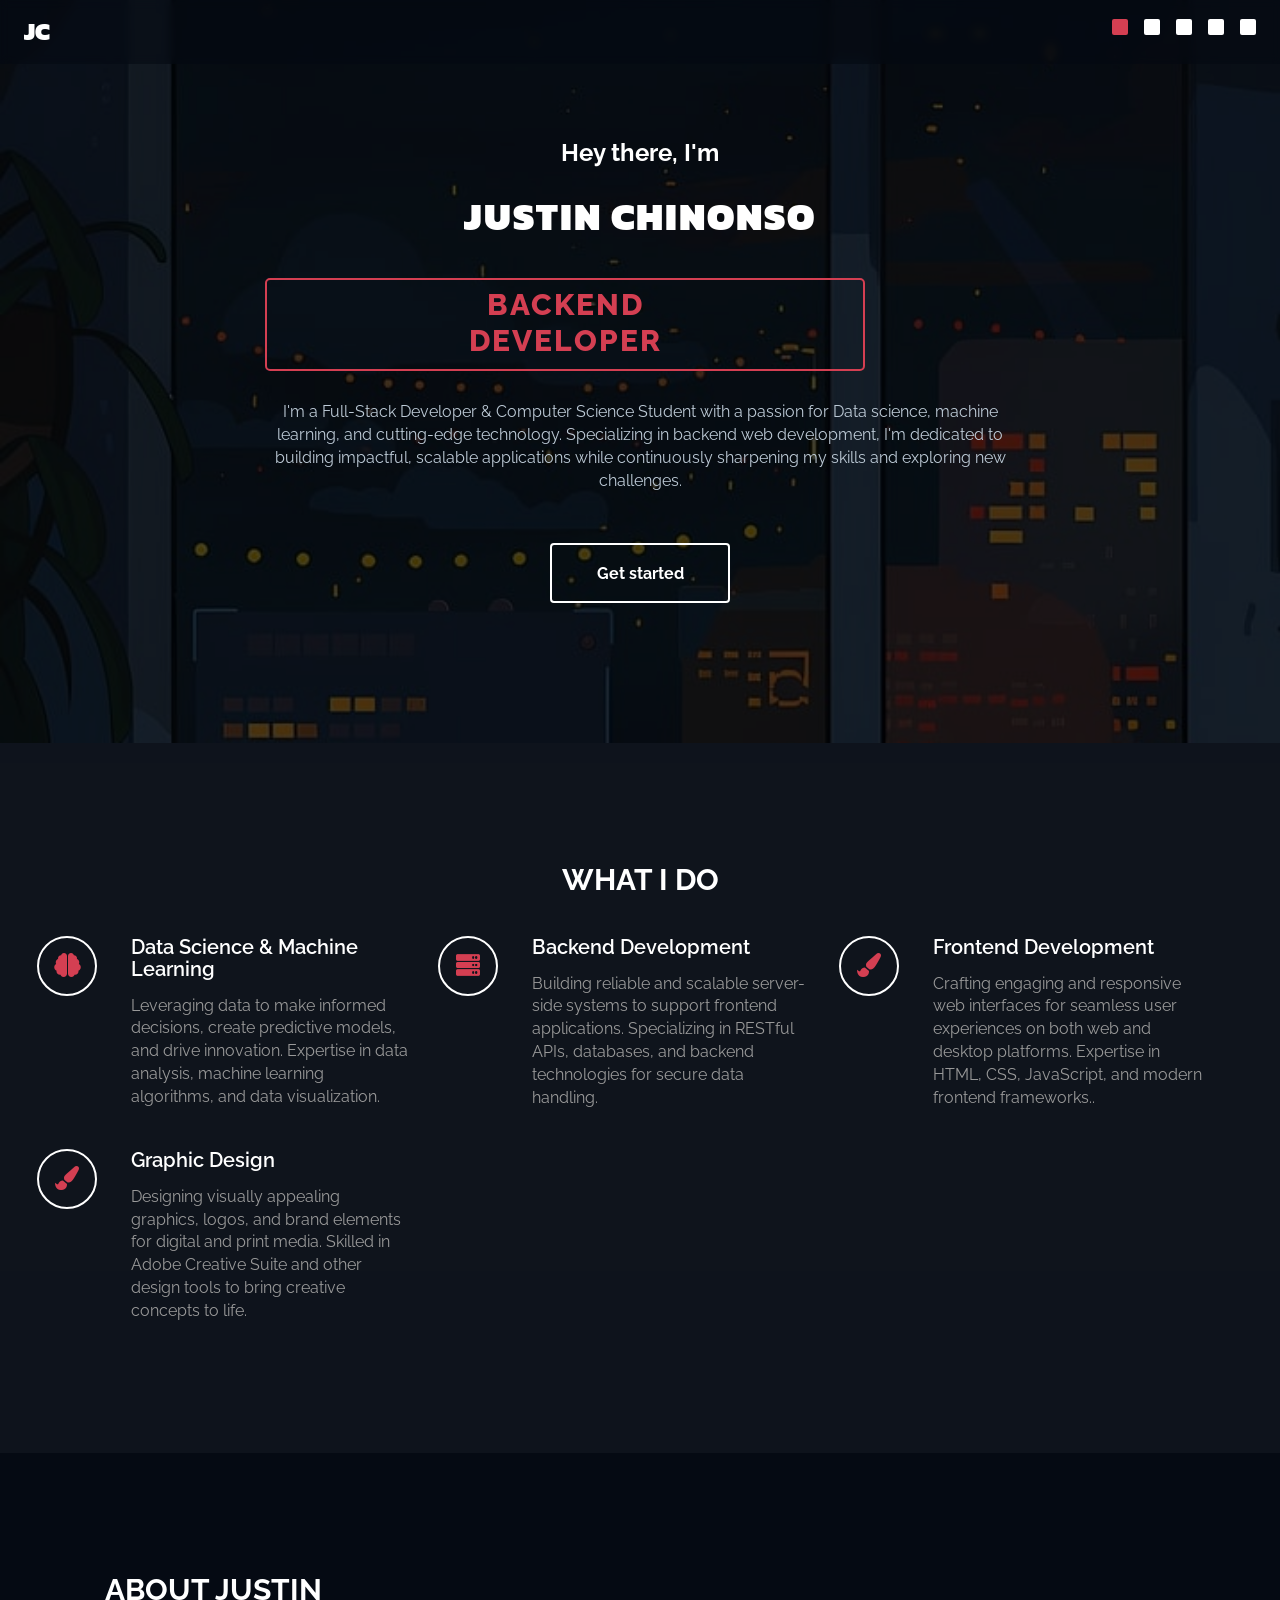
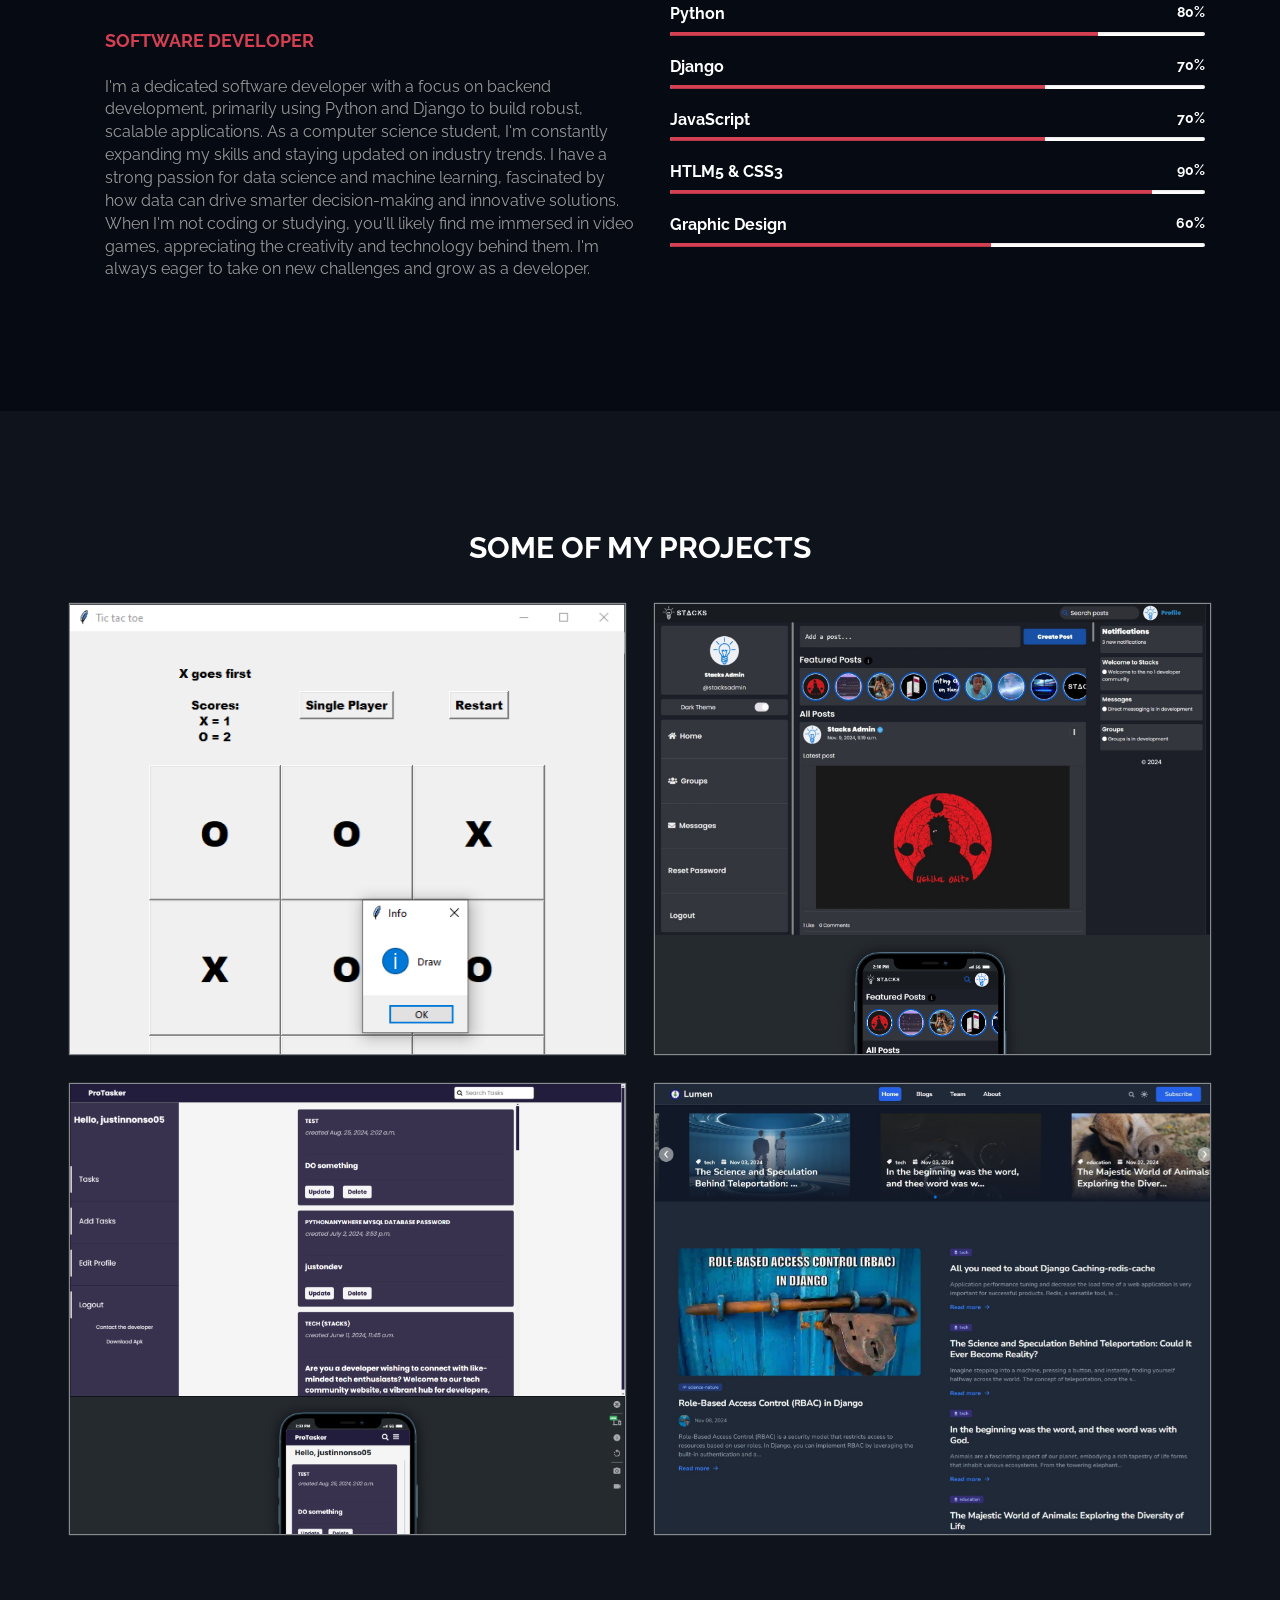
==== commit d173a33a: "remove linkedin link" ====
--- a/index.html
+++ b/index.html
@@ -296,8 +296,8 @@
 							<p class="contact-title">CONTACT ME</p>
 							<p><i class="fa fa-phone"></i> <a style="color: #999999;" href="https://wa.me/+2349034049657?text=Hello%20Justin" target="_blank">09034049657</a></p>
 							<p><i class="fa fa-envelope"></i> <a style="color: #999999;" href="mailto:justondev05@gmail.com" target="_blank">justondev05@gmail.com</a></p>
-							<p><i class="fab fa-twitter"></i> <a style="color: #999999;" href="https://x.com/justondev" target="_blank">X(Twitter)</a></p>
-							<p><i class="fab fa-linkedin"></i> <a style="color: #999999;" href="https://linkedin.com/in/justinnonso05" target="_blank">LinkedIn</a></p>
+							<p><i class="fab fa-twitter"></i> <a style="color: #999999;" href="https://x.com/intent/follow?screen_name=justondev" target="_blank">X(Twitter)</a></p>
+							<!-- <p><i class="fab fa-linkedin"></i> <a style="color: #999999;" href="https://linkedin.com/in/justinnonso05" target="_blank">LinkedIn</a></p> -->
 							<p><i class="fab fa-github"></i> <a style="color: #999999;" href="https://github.com/justinnonso05" target="_blank">Github</a></p>
 						</address>
 					</div>
@@ -327,7 +327,7 @@
 						<hr>
 						<ul class="social-icon">
 							<li><a href="https://facebook.com/justinnonso05" class="fab fa-facebook" target="_blank"></a></li>
-							<li><a href="https://x.com/justondev" class="fab fa-twitter"></a></li>
+							<li><a href="https://x.com/intent/follow?screen_name=justondev" class="fab fa-twitter"></a></li>
 							<li><a href="https://instagram.com/justinnonso05" class="fab fa-instagram" target="_blank"></a></li>
 						</ul>
 					</div>
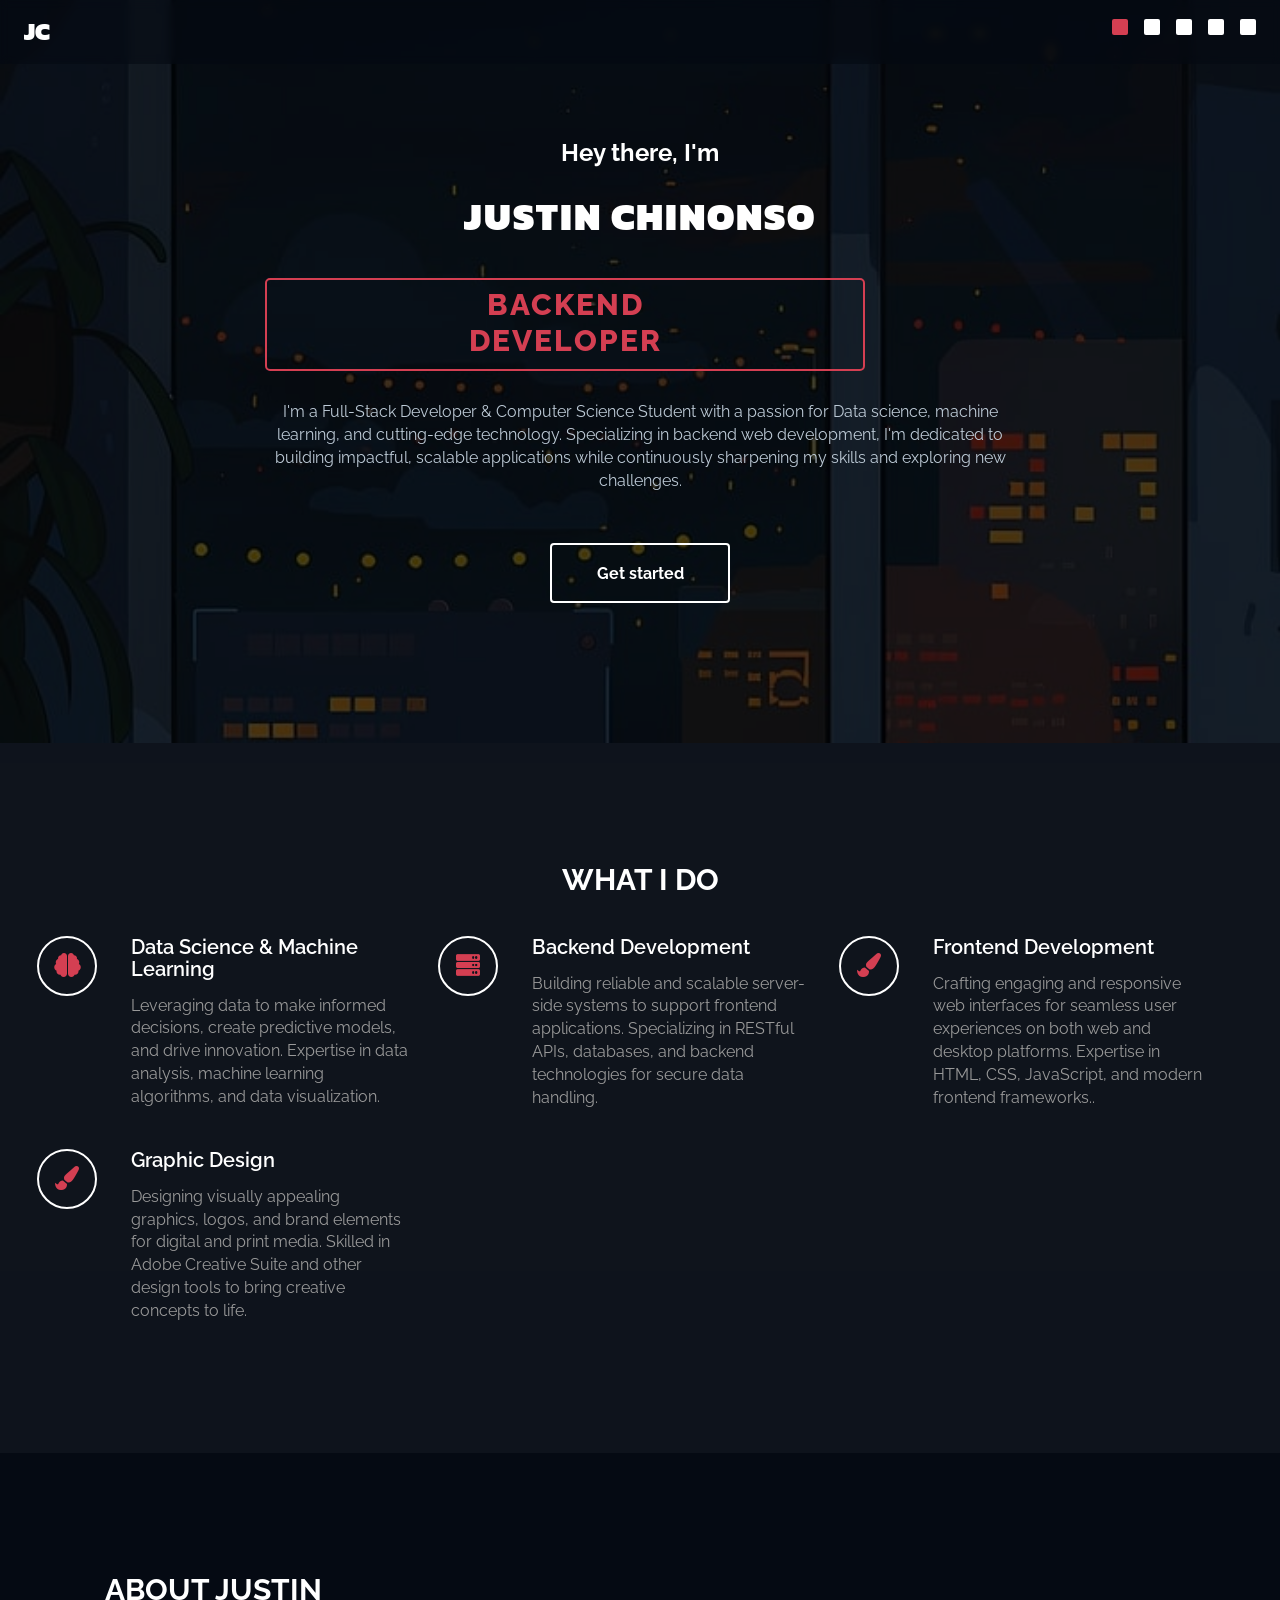
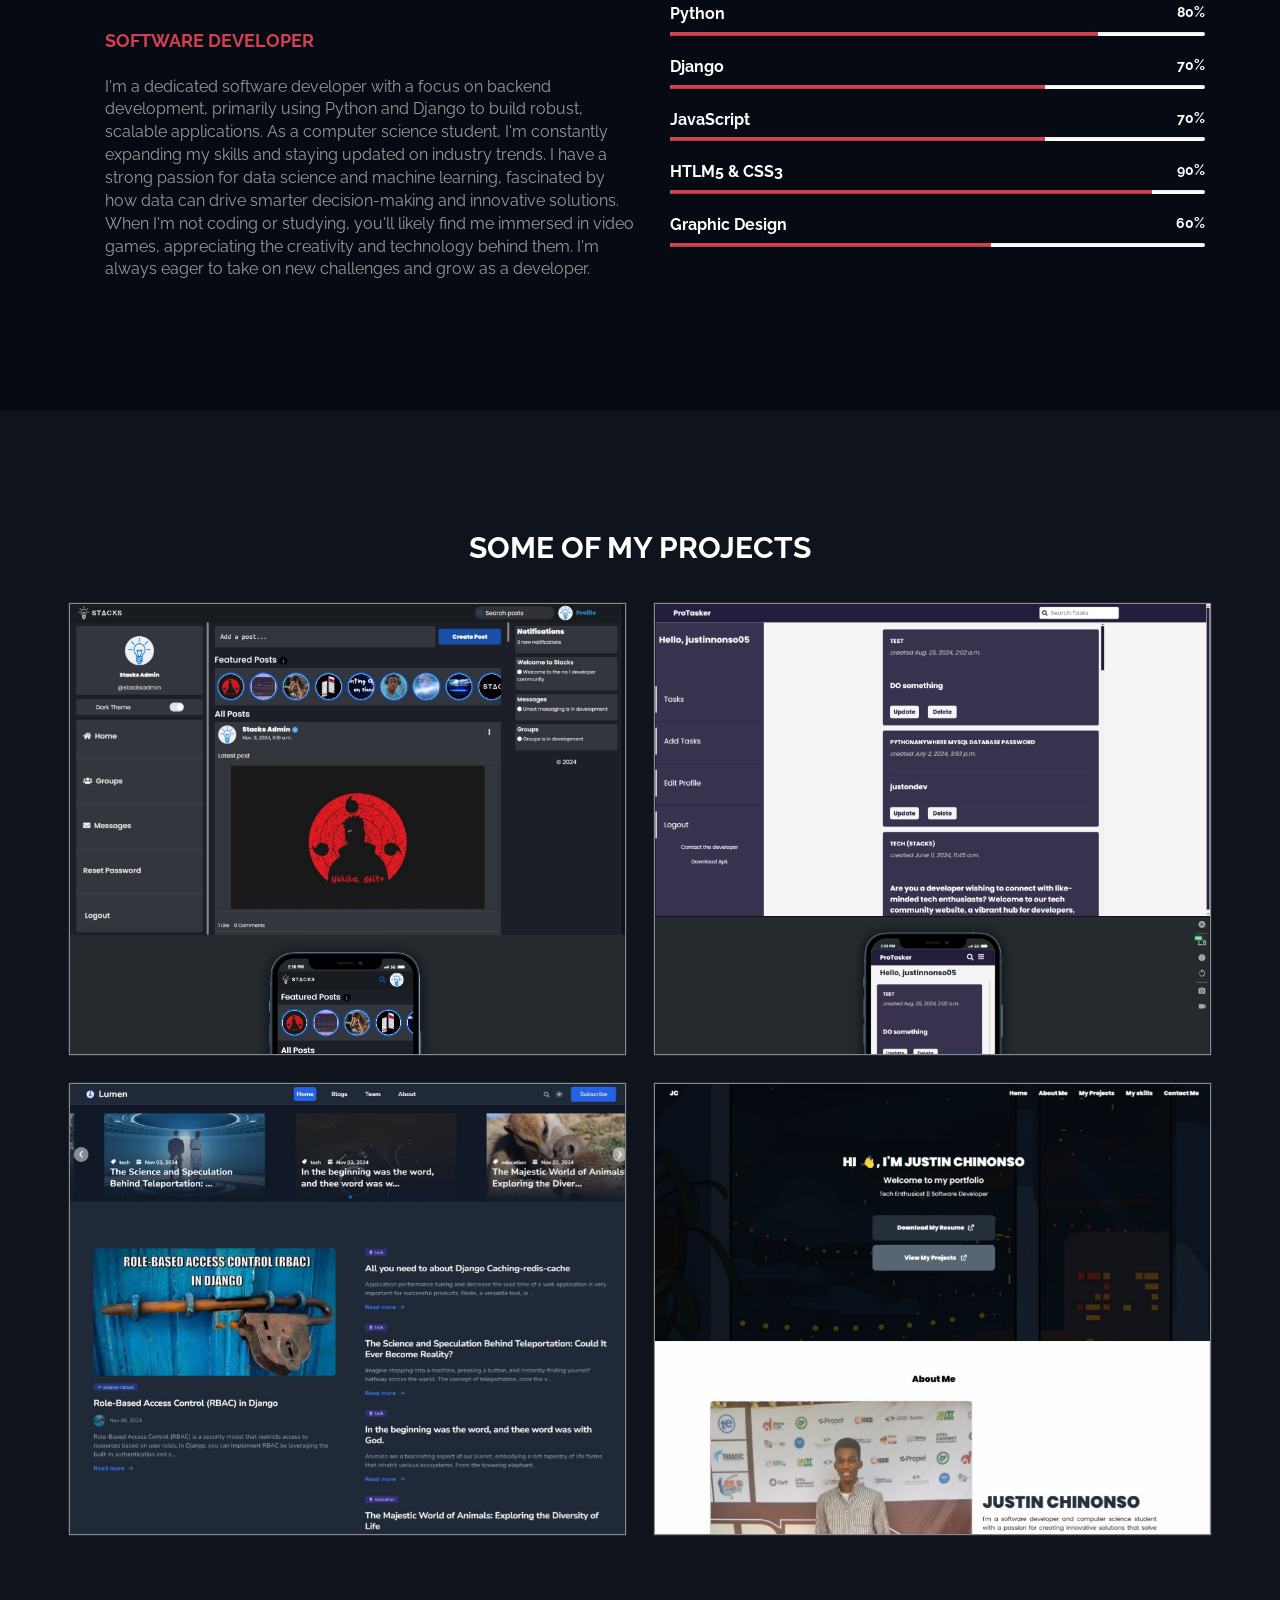
==== commit 7456725f: "update" ====
--- a/index.html
+++ b/index.html
@@ -217,16 +217,6 @@
 				<div class="col-md-12">
 					<h2 class="wow bounce">SOME OF MY PROJECTS</h2>
 				</div>
-				<div class="col-lg-6 col-md-6 col-sm-12 col-12 wow fadeIn  con1" data-wow-delay="0.6s">
-					<div class="portfolio-thumb">
-						<img src="images/tictactoe.PNG" class="img-responsive" alt="portfolio img">
-							<div class="portfolio-overlay">
-								<h4><b>Tic-tac-toe Game (Python, Tkinter)</b></h4>
-								<h5>A classic Tic-Tac-Toe game developed, featuring both single-player and multiplayer modes...</h5>
-								<h5><a class="more" href="https://github.com/justinnonso05/tictactoe" target="_blank">View Details</a></h5>
-							</div>
-					</div>
-				</div>
 				<div class="col-lg-6 col-md-6 col-sm-12 col-12 wow fadeIn con1" data-wow-delay="0.6s">
 					<div class="portfolio-thumb">
 						<img src="images/stacks4.png" class="img-responsive" alt="portfolio img" >
@@ -279,6 +269,16 @@
 								<h5>Local Password Manager (Python, Tkinter)<br>
 								<strong>SecureKey</strong> is a local password manager designed to securely store and organize passwords on your device...&nbsp;<a href="https://github.com/justinnonso05/password_manager" target="_blank">read more</a></h5>
 								<h5><a class="more"  href="https://github.com/justinnonso05/password_manager" target="_blank">More Details</a></h5>
+							</div>
+					</div>
+				</div>
+				<div class="col-lg-6 col-md-6 col-sm-12 col-12 wow fadeIn  con1" data-wow-delay="0.6s">
+					<div class="portfolio-thumb">
+						<img src="images/tictactoe.PNG" class="img-responsive" alt="portfolio img">
+							<div class="portfolio-overlay">
+								<h4><b>Tic-tac-toe Game (Python, Tkinter)</b></h4>
+								<h5>A classic Tic-Tac-Toe game developed, featuring both single-player and multiplayer modes...</h5>
+								<h5><a class="more" href="https://github.com/justinnonso05/tictactoe" target="_blank">View Details</a></h5>
 							</div>
 					</div>
 				</div>
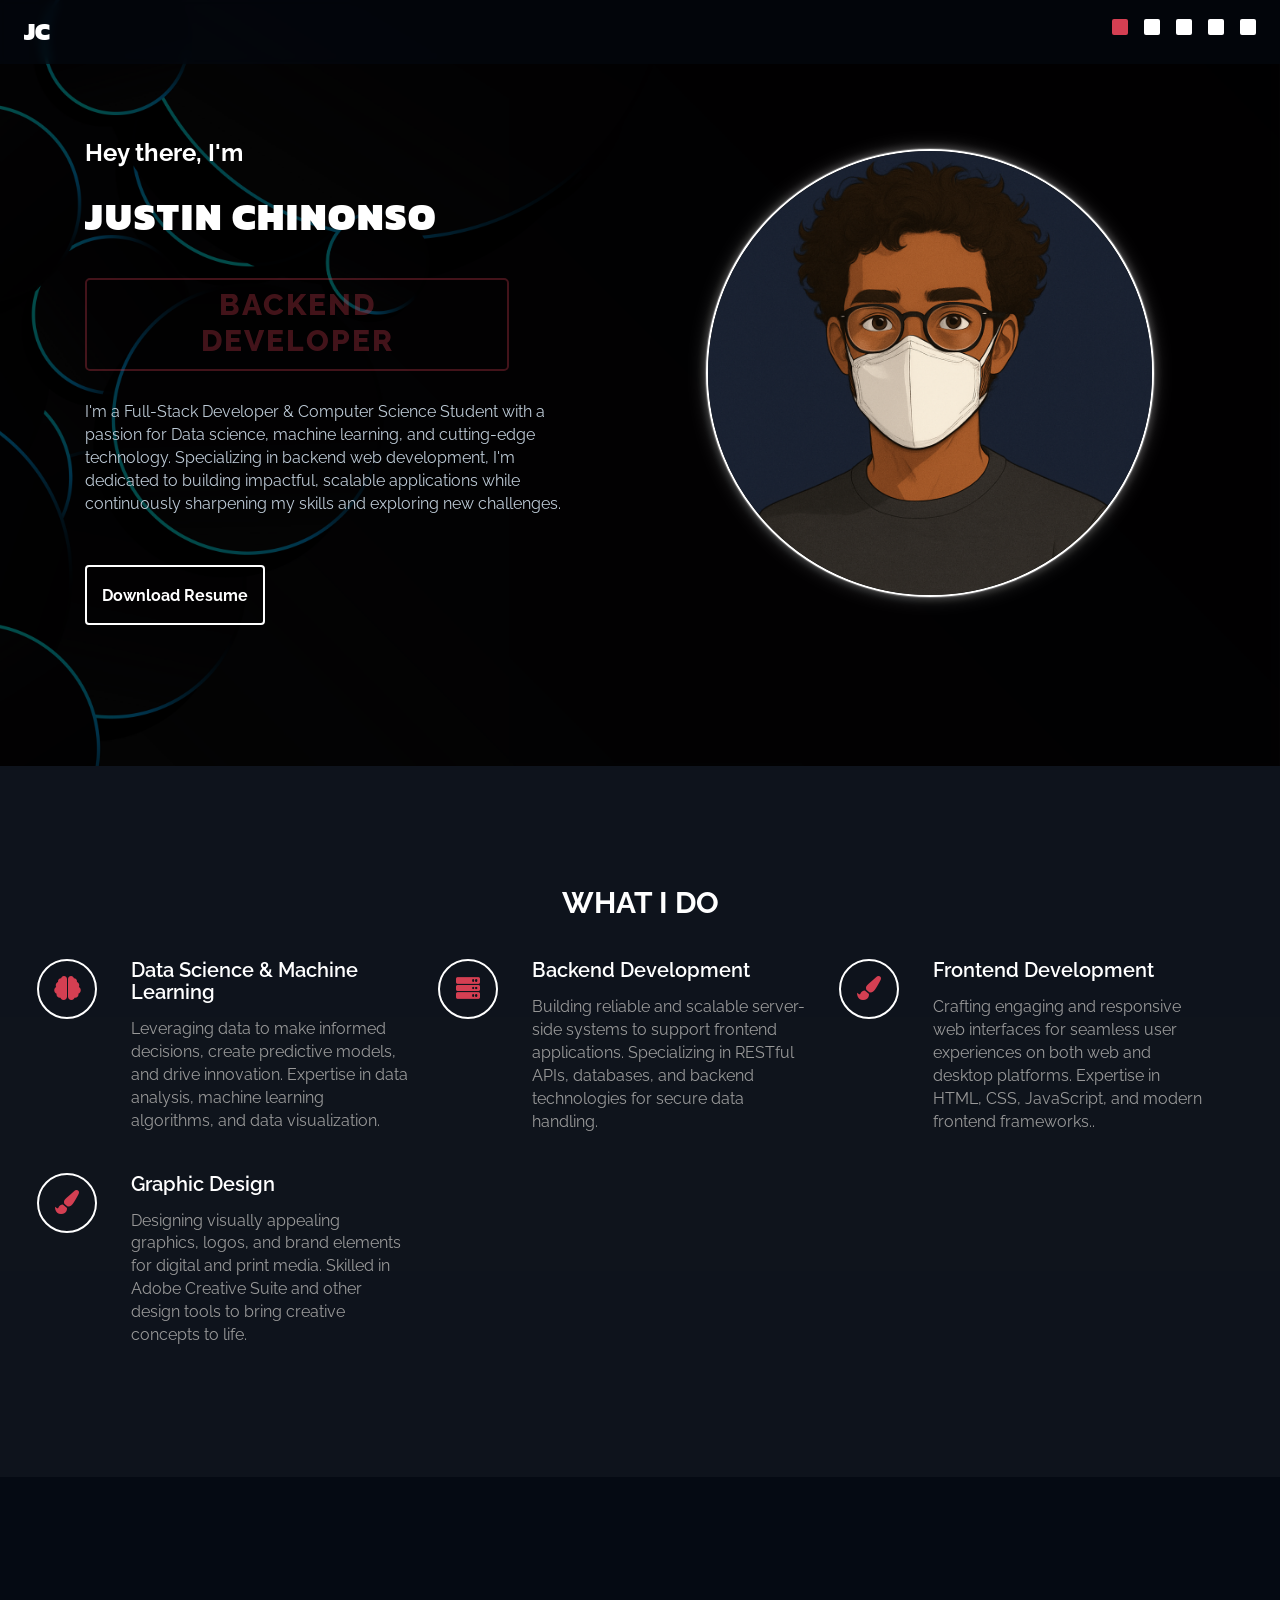
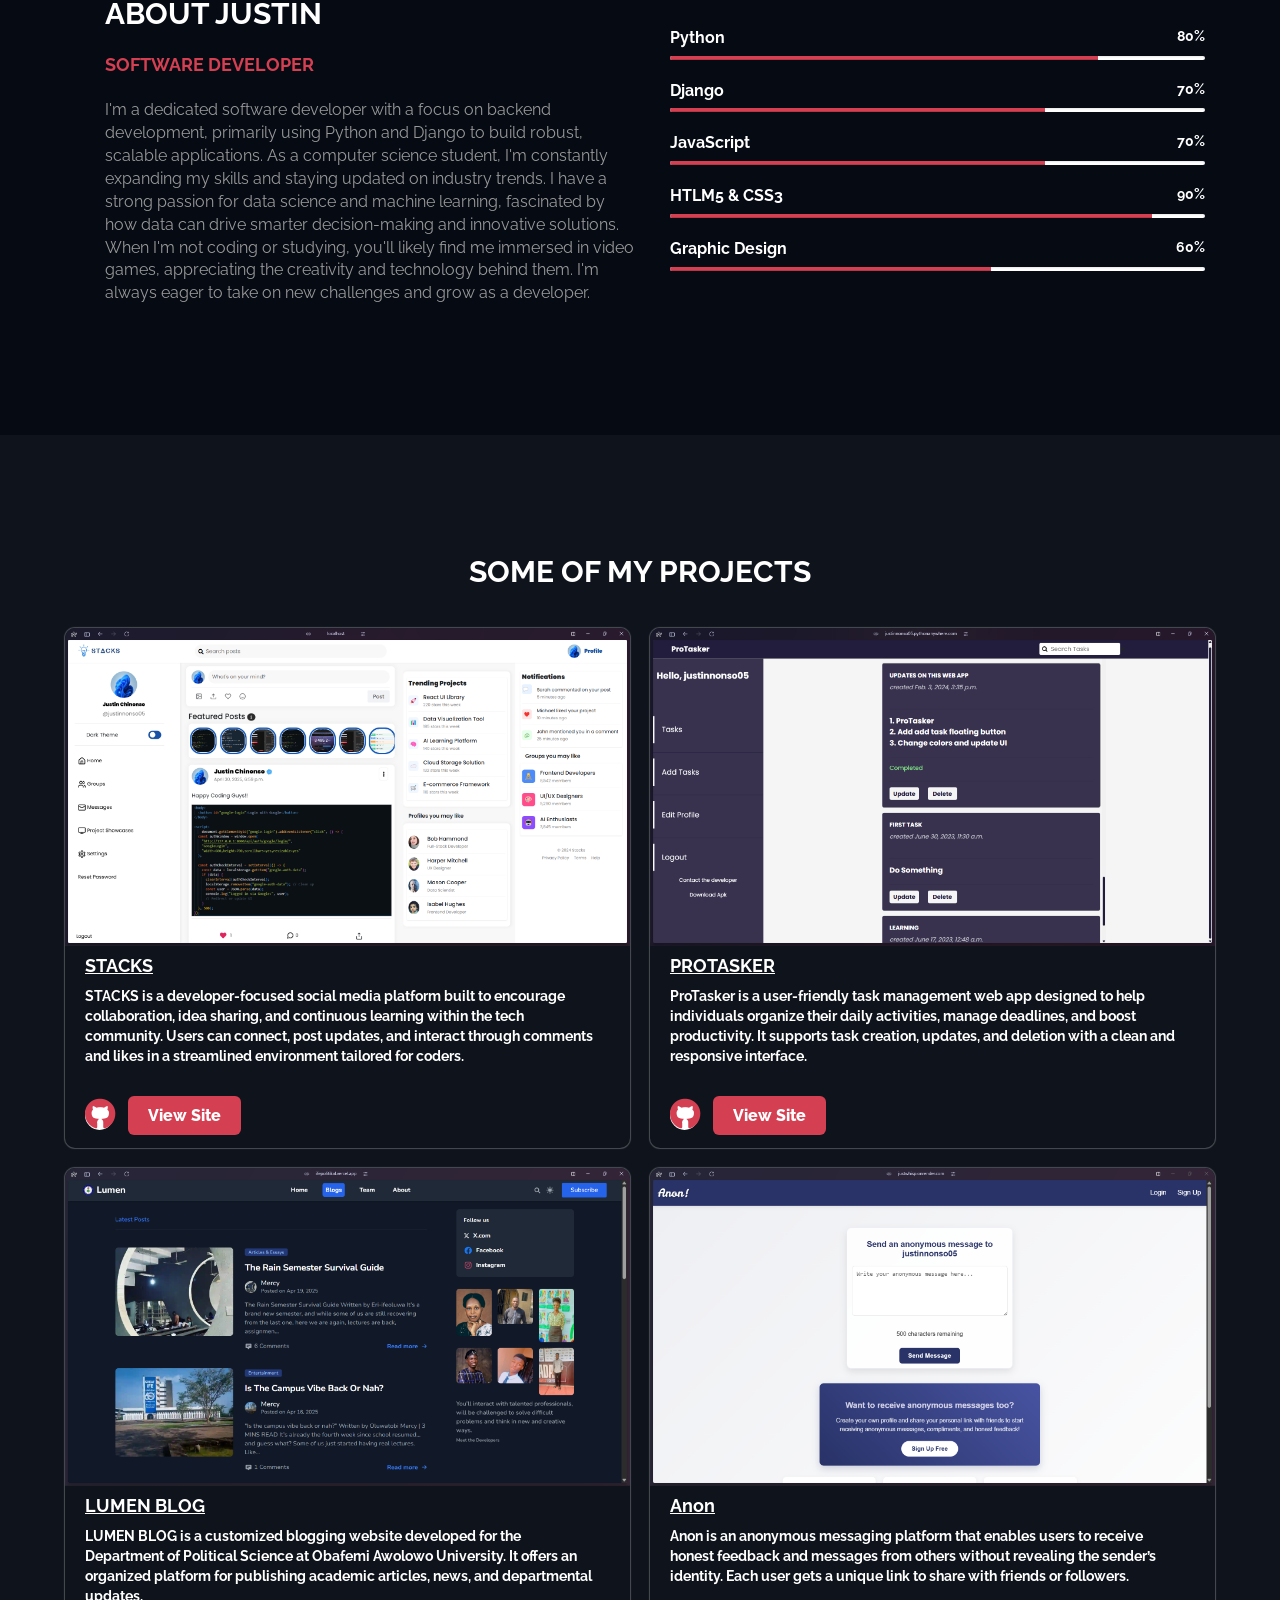
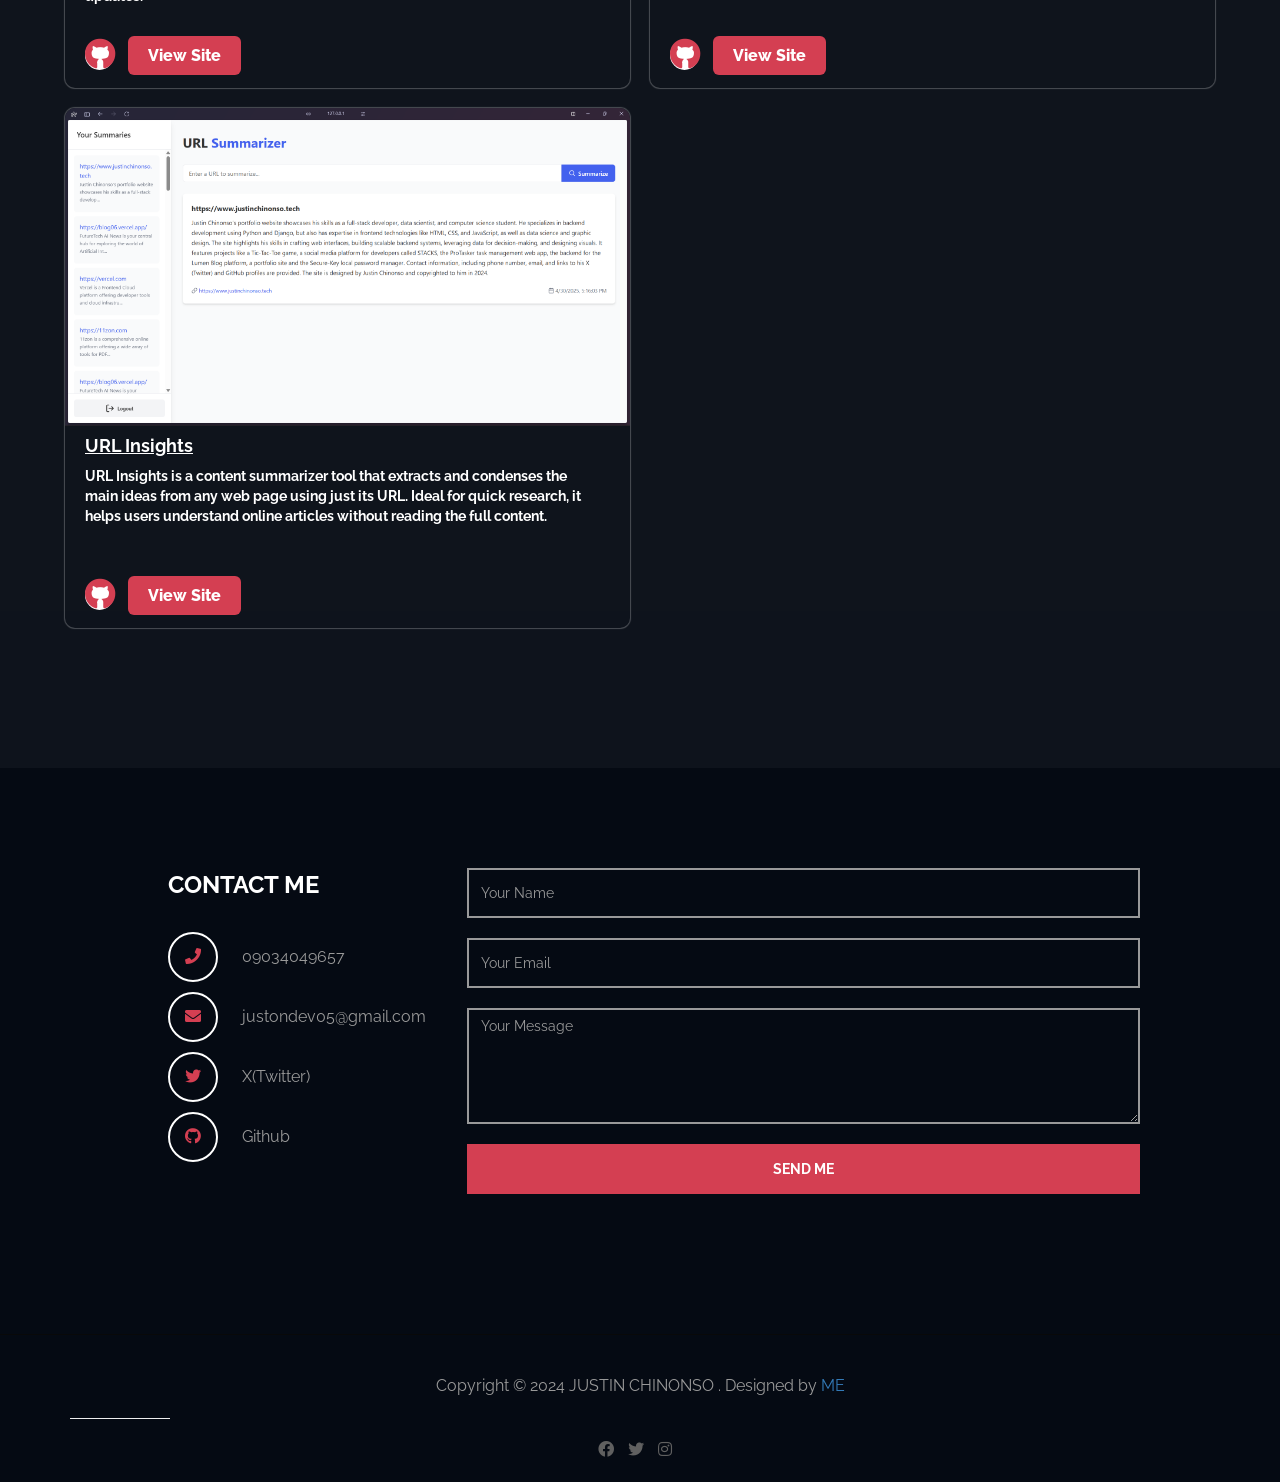
==== commit b82bff14: "update ui" ====
--- a/index.html
+++ b/index.html
@@ -91,20 +91,24 @@
 		</nav>
 	</header>
 	<div id="fullpage">
-		
 		<!-- start home -->
 		<div id="home" class="section1">
 			<div class="container home-container">
-				<div class="row">
-					<div class="col-md-2"></div>
-					<div class="col-md-8 wow fadeIn" data-wow-delay="0.9s">
+				<div class="row intro-div-con">
+					<!-- <div class="col-md-2"></div> -->
+					<div class="col-md-8 wow fadeIn intro-div" data-wow-delay="0.9s">
 						<h3>Hey there, I'm </h3>
 						<h1>JUSTIN CHINONSO</h1>
 						<h2 class="rotate">BACKEND DEVELOPER, FRONTEND DEVELOPER, PYTHON DEVELOPER, DATA SCIENTIST</h2>
 						<p>I'm a Full-Stack Developer & Computer Science Student with a passion for Data science, machine learning, and cutting-edge technology. Specializing in backend web development, I'm dedicated to building impactful, scalable applications while continuously sharpening my skills and exploring new challenges.</p>
-						<a href="#work" class="btn btn-default smoothScroll wow fadeInUp" data-wow-delay="1s">Get started</a>
+						<a href="https://drive.google.com/file/d/1jpR77Gq0q5iiAcn0xeV0kKrqVilBIo83/view?usp=sharing" download class="btn btn-default smoothScroll wow fadeInUp" data-wow-delay="1s">Download Resume</a>
 					</div>
 					<div class="col-md-2"></div>
+				</div>
+				<div class="avatar-image">
+					<div class="image-con">
+						<img src="images/avatar.png" class="img-responsive" alt="Justin Chinonso">
+					</div>
 				</div>
 			</div>
 		</div>
@@ -212,82 +216,93 @@
 
 		<!-- start portfolio -->
 		<div id="portfolio" class="section1">
-		<div class="container">
-			<div class="row">
-				<div class="col-md-12">
-					<h2 class="wow bounce">SOME OF MY PROJECTS</h2>
-				</div>
-				<div class="col-lg-6 col-md-6 col-sm-12 col-12 wow fadeIn con1" data-wow-delay="0.6s">
-					<div class="portfolio-thumb">
-						<img src="images/stacks4.png" class="img-responsive" alt="portfolio img" >
-							<div class="portfolio-overlay">
-								<h4>STACKS</h4>
-								<h5>Social Media Platform for Developers (Python, Django, HTML, CSS, JavaScript)<br>
-								<strong>STACKS</strong> is a social media platform designed for developers to share ideas, collaborate, and learn...&nbsp;<a href="https://github.com/justinnonso05" target="_blank">read more</a></h5>
-								<h5><a class="more" href="https://stacks.pythonanywhere.com" target="_blank">View Site</a></h5>
-							</div>
-					</div>
-				</div>
-				<div class="col-lg-6 col-md-6 col-sm-12 col-12 wow fadeIn con1" data-wow-delay="0.6s">
-					<div class="portfolio-thumb">
-						<img src="images/protasker2.png" class="img-responsive" alt="portfolio img">
-							<div class="portfolio-overlay">
-								<h4>PROTASKER</h4>
-								<h5>Task Manager Web App (Python, Django, HTML, CSS, JavaScript)<br>
-								<strong>ProTasker</strong> is a dynamic to-do list and task management application designed to help users stay organized and boost productivity...&nbsp;<a href="https://github.com/justinnonso05/Todo" target="_blank">read more</a></h5>
-								<h5><a class="more" href="https://justinnonso05.pythonanywhere.com" target="_blank">View Site</a></h5>
-							</div>
-					</div>
-				</div>
-				<div class="col-lg-6 col-md-6 col-sm-12 col-12 wow fadeIn con1" data-wow-delay="0.6s">
-					<div class="portfolio-thumb last-image">
-						<img src="images/lumen2.jpeg" class="img-responsive" alt="portfolio img">
-							<div class="portfolio-overlay">
-								<h4>LUMEN BLOG</h4>
-								<h5>Developed the backend and database for this dynamic blog platform using Django. The project includes features such as post creation, editing, and categorization, with efficient database design to manage posts, categories, comments, and user subscriptions. Implemented robust APIs with Django REST Framework to support pagination, search functionality, and filtering posts by categories. The system also includes a customizable content management interface for seamless administration.</h5>
-								<h5><a class="more" href="https://ifepolitikal.vercel.app" target="_blank">View Site</a></h5>
-								<h5>This site was developed for the Department of Political Science, Obafemi Awolowo University, Ile Ife, Osun State, Nigeria.</h5>
-								<h5><a class="testimonial" href="https://drive.google.com/file/d/1XRONDpBWSvugaTzzfn44YBa9Id9hQ9Hm/view?usp=sharing" target="_blank">View testimonial</a></h5>
-							</div>
-					</div>
-				</div>
-				<div class="col-lg-6 col-md-6 col-sm-12 col-12 wow fadeIn con1" data-wow-delay="0.6s">
-					<div class="portfolio-thumb">
-						<img src="images/portfolio2.jpeg" class="img-responsive" alt="portfolio img">
-							<div class="portfolio-overlay">
-								<h4>MY PORTFOLIO SITE</h4>
-								<h5>Previous version</h5>
-								<h5><a class="more" href="https://justinnonso05.github.io/portfolio-v1/" target="_blank">View Site</a></h5>
-							</div>
-					</div>
-				</div>
-				<div class="col-lg-6 col-md-6 col-sm-12 col-12 wow fadeIn con1" data-wow-delay="0.6s">
-					<div class="portfolio-thumb">
-						<img src="images/secure.png" class="img-responsive" alt="portfolio img">
-							<div class="portfolio-overlay">
-								<h4>SECURE-KEY</h4>
-								<h5>Local Password Manager (Python, Tkinter)<br>
-								<strong>SecureKey</strong> is a local password manager designed to securely store and organize passwords on your device...&nbsp;<a href="https://github.com/justinnonso05/password_manager" target="_blank">read more</a></h5>
-								<h5><a class="more"  href="https://github.com/justinnonso05/password_manager" target="_blank">More Details</a></h5>
-							</div>
-					</div>
-				</div>
-				<div class="col-lg-6 col-md-6 col-sm-12 col-12 wow fadeIn  con1" data-wow-delay="0.6s">
-					<div class="portfolio-thumb">
-						<img src="images/tictactoe.PNG" class="img-responsive" alt="portfolio img">
-							<div class="portfolio-overlay">
-								<h4><b>Tic-tac-toe Game (Python, Tkinter)</b></h4>
-								<h5>A classic Tic-Tac-Toe game developed, featuring both single-player and multiplayer modes...</h5>
-								<h5><a class="more" href="https://github.com/justinnonso05/tictactoe" target="_blank">View Details</a></h5>
-							</div>
-					</div>
-				</div>
-			</div>
-		</div>
-	</div>
+			<div class="container">
+				<div class="row portfolio-row">
+					<div class="col-md-12">
+						<h2 class="wow bounce">SOME OF MY PROJECTS</h2>
+					</div>
+					<div class="col-lg-6 col-md-6 col-sm-12 col-12 wow fadeIn con1" data-wow-delay="0.6s">
+						<div class="portfolio-con">
+							<div class="portfolio-img">
+								<img src="images/stacks.png" class="img-responsive" alt="portfolio img" >
+							</div>
+							<h4 class="project-title">STACKS</h4>
+							<h5>STACKS is a developer-focused social media platform built to encourage collaboration, idea sharing, and continuous learning within the tech community. Users can connect, post updates, and interact through comments and likes in a streamlined environment tailored for coders.</h5>
+							<div class="portfolio-link">
+								<a href="https://github.com/justinnonso05/stacks" target="_blank" class="git"><i class="fab fa-github"></i></a>
+								<a href="https://stacks.pythonanywhere.com" target="_blank" class="view">View Site</a>
+							</div>
+							
+						</div>									
+					</div>
+					<div class="col-lg-6 col-md-6 col-sm-12 col-12 wow fadeIn con1" data-wow-delay="0.6s">
+						<div class="portfolio-con">
+							<div class="portfolio-img">
+								<img src="images/protasker.png" class="img-responsive" alt="portfolio img">
+							</div>						
+							<h4 class="project-title">PROTASKER</h4>
+							<h5>ProTasker is a user-friendly task management web app designed to help individuals organize their daily activities, manage deadlines, and boost productivity. It supports task creation, updates, and deletion with a clean and responsive interface.</h5>
+							<div class="portfolio-link">
+								<a href="https://github.com/justinnonso05/Todo" target="_blank" class="git"><i class="fab fa-github"></i></a>
+								<a href="https://justinnonso05.pythonanywhere.com" target="_blank" class="view">View Site</a>
+							</div>												
+						</div>
+					</div>
+					<div class="col-lg-6 col-md-6 col-sm-12 col-12 wow fadeIn con1" data-wow-delay="0.6s">
+						<div class="portfolio-con">
+							<div class="portfolio-img last-image">
+								<img src="images/lumen.png" class="img-responsive" alt="portfolio img">
+							</div>
+							<h4 class="project-title">LUMEN BLOG</h4>
+							<h5>LUMEN BLOG is a customized blogging website developed for the Department of Political Science at Obafemi Awolowo University. It offers an organized platform for publishing academic articles, news, and departmental updates.</h5>
+							<div class="portfolio-link">
+								<a href="https://drive.google.com/file/d/1XRONDpBWSvugaTzzfn44YBa9Id9hQ9Hm/view?usp=sharing" target="_blank" class="git"><i class="fab fa-github"></i></a>
+								<a href="https://ifepolitikal.vercel.app" target="_blank" class="view">View Site</a>
+							</div>
+						</div>							
+					</div>
+					<div class="col-lg-6 col-md-6 col-sm-12 col-12 wow fadeIn con1" data-wow-delay="0.6s">
+						<div class="portfolio-con">
+							<div class="portfolio-img">
+								<img src="images/anon.png" class="img-responsive" alt="portfolio img">
+							</div>
+							<h4 class="project-title">Anon</h4>
+							<h5>Anon is an anonymous messaging platform that enables users to receive honest feedback and messages from others without revealing the sender’s identity. Each user gets a unique link to share with friends or followers.</h5>
+							<div class="portfolio-link">
+								<a href="#" target="_blank" class="git"><i class="fab fa-github"></i></a>
+								<a href="https://justwhisp.onrender.com/" target="_blank" class="view">View Site</a>
+							</div>
+						</div>										
+					</div>
+					<div class="col-lg-6 col-md-6 col-sm-12 col-12 wow fadeIn con1" data-wow-delay="0.6s">
+						<div class="portfolio-con">
+							<div class="portfolio-img">
+								<img src="images/summarizer.png" class="img-responsive" alt="portfolio img">
+							</div>
+							<h4 class="project-title">URL Insights</h4>
+							<h5>URL Insights is a content summarizer tool that extracts and condenses the main ideas from any web page using just its URL. Ideal for quick research, it helps users understand online articles without reading the full content.</h5>
+							<div class="portfolio-link">
+								<a href="#" target="_blank" class="git"><i class="fab fa-github"></i></a>
+								<a href="https://justwhisp.onrender.com/" target="_blank" class="view">View Site</a>
+							</div>
+						</div>						
+					</div>
+					<!-- <div class="col-lg-6 col-md-6 col-sm-12 col-12 wow fadeIn con1" data-wow-delay="0.6s">
+						<div class="portfolio-con">
+							<div class="portfolio-img">
+								<img src="images/stacks.png" class="img-responsive" alt="portfolio img">
+							</div>
+							<h4 class="project-title"><b>Tic-tac-toe Game (Python, Tkinter)</b></h4>
+							<h5>A classic Tic-Tac-Toe game developed, featuring both single-player and multiplayer modes...</h5>
+							<h5><a class="more" href="https://github.com/justinnonso05/tictactoe" target="_blank">View Details</a></h5>
+						</div>						
+					</div> -->
+				</div>
+			</div>
+		</div>
 	<!-- end portfolio -->
 
-		<!-- start contact -->
+	<!-- start contact -->
 		<div id="contact" class="section1">
 			<div class="container">
 				<div class="row contact-row">
@@ -321,8 +336,8 @@
 				<div class="row">
 					<div class="col-md-12 wow fadeIn" data-wow-delay="0.9s">
 						<p>Copyright &copy; 2024 JUSTIN CHINONSO
-                        
-                        . Designed by <a href="https://wa.me/+2349034049657?text=Hello%20Justin
+						
+						. Designed by <a href="https://wa.me/+2349034049657?text=Hello%20Justin
 							" target="_blank">ME</a></p>
 						<hr>
 						<ul class="social-icon">
--- a/css/templatemo-style.css
+++ b/css/templatemo-style.css
@@ -344,7 +344,7 @@
 /* start home */       
 #home
 	{
-        background: url('../images/background2.jpg');
+        background: url('../images/bg3.jpg');
         background-size: cover;
         background-repeat: no-repeat;
         padding-top: 120px;
@@ -352,11 +352,11 @@
         text-align: center;
         position: relative;
 	}
-/* @media (min-width:900px) {
+@media (max-width:900px) {
     #home {
-        background: url('../images/intro.jpg') center/cover;
-    }
-} */
+        background: url('../images/bg3-mobile.jpg') center/cover;
+    }
+}
 .rotate
     {
         border: 2px solid #D43F52;
@@ -369,7 +369,7 @@
         border-radius: 5px;
         line-height: 1.2; /* Adjust line height for spacing between words */
         width: 80%;
-        justify-self: center;
+        /* justify-self: center; */
     }
     
 #home h1 
@@ -397,8 +397,76 @@
 .home-container {
     position: relative;
     z-index: 5;
-}
-
+    display: grid;
+    grid-template-columns: 1fr 1fr;
+    gap: 20px;
+    
+}
+.home-container::before, .home-container::after {
+    display: none;
+}
+div.avatar-image {
+    width: 80%;
+    align-self: center;
+    justify-self: center;
+}
+
+@media (max-width: 900px) {
+    .avatar-image {
+        display: none;
+    }
+    .home-container {
+        grid-template-columns: 1fr;
+        gap: 0px;
+    }
+     
+}
+
+div.image-con {
+    width: 100%;
+    height: 100%;
+    overflow: hidden;
+    border-radius: 50%;
+    background-color: #181818;
+    box-shadow:
+        0 0 8px 1px #fff4,    /* Slight, soft white glow */
+        0 0 16px 4px #fff2,   /* Even softer, larger white glow */
+        0 0 1px 1px #ffffff40; /* Very subtle white border */
+    border: 2px solid #fff;
+}
+
+.intro-div {
+    margin-left: 0px !important;
+    margin-right: 0px !important;
+    width: 100% !important;
+    text-align: left;
+}
+.intro-div p {
+    width: 90%;
+}
+.intro-div-con {
+    margin-left: 0px !important;
+    margin-right: 0px !important;
+    width: 100% !important;
+}
+
+@media (max-width: 900px) {
+    .intro-div-con {
+        margin-left: 0px !important;
+        margin-right: 0px !important;
+        width: 100% !important;
+    }
+    .intro-div {
+        text-align: center;
+    }
+    .intro-div p {
+        width: 90%;
+        justify-self: center;
+    }
+    h2.rotate {
+        justify-self: center;
+    }
+}
 
 #home h2
     {
@@ -514,89 +582,94 @@
     {
         padding-bottom: 30px;
     }
-#portfolio .portfolio-thumb
-    {
-        overflow-y: scroll;
-        position: relative;
-        margin-bottom: 30px;
-        height: 450px;
-        box-shadow: 0px 0px 1px 1px #ffffff80;
-    }
-#portfolio .portfolio-thumb img {
-    /* object-fit: contain !important; */
+.portfolio-img {
+    height: auto;
+    width: auto;
+    overflow: hidden;
+}
+.portfolio-img img {
     width: 100%;
-    height: auto;
-}
-#portfolio .portfolio-thumb .portfolio-overlay
-    {
-        background: rgba(212, 63, 83, 0.889);
-        top: 0;
-        left: 0;
-        right: 0;
-        bottom: 0;
-        opacity: 0;
-        width: 100%;
-        height: 100%;
-        position: absolute;
-        padding-top: 60px;
-        padding-right: 20px;
-        padding-left: 20px;
-        backdrop-filter: blur(50px);
-        border-radius: 5px;
-        box-shadow: 0px 0px 1px 1px #00000033;
-        transition: all 0.4s ease-in-out;
-        overflow-y: scroll;
-    }
-
-#portfolio .portfolio-thumb .portfolio-overlay::-webkit-scrollbar {
-        width: 1px; /* Set the width of the vertical scrollbar */
-        height: 12px; /* Set the height of the horizontal scrollbar */
-}
-      
-      /* Style the scrollbar track (the background of the scrollbar) */
-#portfolio .portfolio-thumb .portfolio-overlay::-webkit-scrollbar-track {
-      background-color: white; /* White background for the track */
-}
-      
-      /* Style the scrollbar thumb (the draggable part of the scrollbar) */
-#portfolio .portfolio-thumb .portfolio-overlay::-webkit-scrollbar-thumb {
-    background-color: #333; /* Dark thumb color */
-    border-radius: 10px; /* Rounded corners for the thumb */
-    border: 3px solid white; /* Optional: border around the thumb */
-}
-    
-    /* Style the scrollbar thumb when hovered */
-#portfolio .portfolio-thumb .portfolio-overlay::-webkit-scrollbar-thumb:hover {
-    background-color: #555; /* Darker thumb color on hover */
-}
-      
-#portfolio .portfolio-thumb .portfolio-overlay h5 {
-    line-height: 20px;
-    font-family: "poppins", Arial, Helvetica, sans-serif;
-    font-size: 14px;
-}
-#portfolio .portfolio-thumb .portfolio-overlay h5 a.more {
-    display: inline-block; /* Makes the anchor behave like a button */
-    color: #ffffff; /* Text color */
-    background-color: #007bff; /* Button background color (e.g., blue) */
-    padding: 10px 20px; /* Adds padding for a button-like feel */
-    border-radius: 5px; /* Rounds the corners */
-    font-weight: bold; /* Bold text for emphasis */
-    text-decoration: none; /* Remove underline */
-    transition: background-color 0.3s ease; 
-}
-
-#portfolio .portfolio-thumb .portfolio-overlay h5 a:hover {
-    background-color: #0056b3;
-}
-
-#portfolio .portfolio-thumb:hover .portfolio-overlay
-    {
-        cursor: pointer;
-        opacity: 0.9;
-        transform: scale(0.9);
-    }
-/* end portfolio */
+    height: 100%;
+    object-fit: cover;
+    transition: transform 0.3s ease;
+}
+.con1 {
+    padding-bottom: 20px;
+    padding-left: 10px;
+    padding-right: 10px;
+}
+.portfolio-con {
+    border-radius: 10px;
+    box-shadow: 0 0 1px 1px #ffffff40;
+    overflow: hidden;
+    height: 520px;
+    text-align: left;
+}
+.portfolio-con h5 {
+   line-height: 20px; 
+   width: 90%;
+}
+.portfolio-link {
+    margin-top: 30px;
+    position: absolute;
+    bottom: 40px;
+}
+@media (max-width: 999px) {
+    .portfolio-link {
+        bottom: 40px;
+    }
+    .portfolio-con {
+        height: 600px !important;
+    }
+}
+@media (max-width: 440px) {
+    .portfolio-link {
+        bottom: 45px;
+    }
+    .portfolio-con {
+        height: 470px !important;
+    }
+}
+/* @media (max-width: 900px) {
+    .portfolio-link {
+        bottom: 20px;
+    }
+    .portfolio-con {
+        height: 500px;
+    }
+} */
+
+.portfolio-link a.git {
+    border-radius: 10px;
+}
+/* .portfolio-link a.git:hover {
+    background-color: #ffffff;
+    color: #D43F52;
+} */
+.portfolio-link a.git i {
+    color: #D43F52;
+    background-color: white;
+    position: relative;
+    top: 5px;
+    font-size: 30px;
+    border-radius: 50%;
+    font-weight: 800;
+}
+.portfolio-link a.view {
+    border-radius: 6px;
+    background-color: #D43F52;
+    color: #ffffff;
+    font-size: 16px;
+    font-weight: 800;
+    padding: 10px 20px;
+    margin-left: 10px;
+}
+div.portfolio-con h4, div.portfolio-con h5, div.portfolio-con .portfolio-link {
+    margin-left: 20px;
+}
+.project-title {
+    text-decoration: underline;
+}
 
 /* start contact */
 
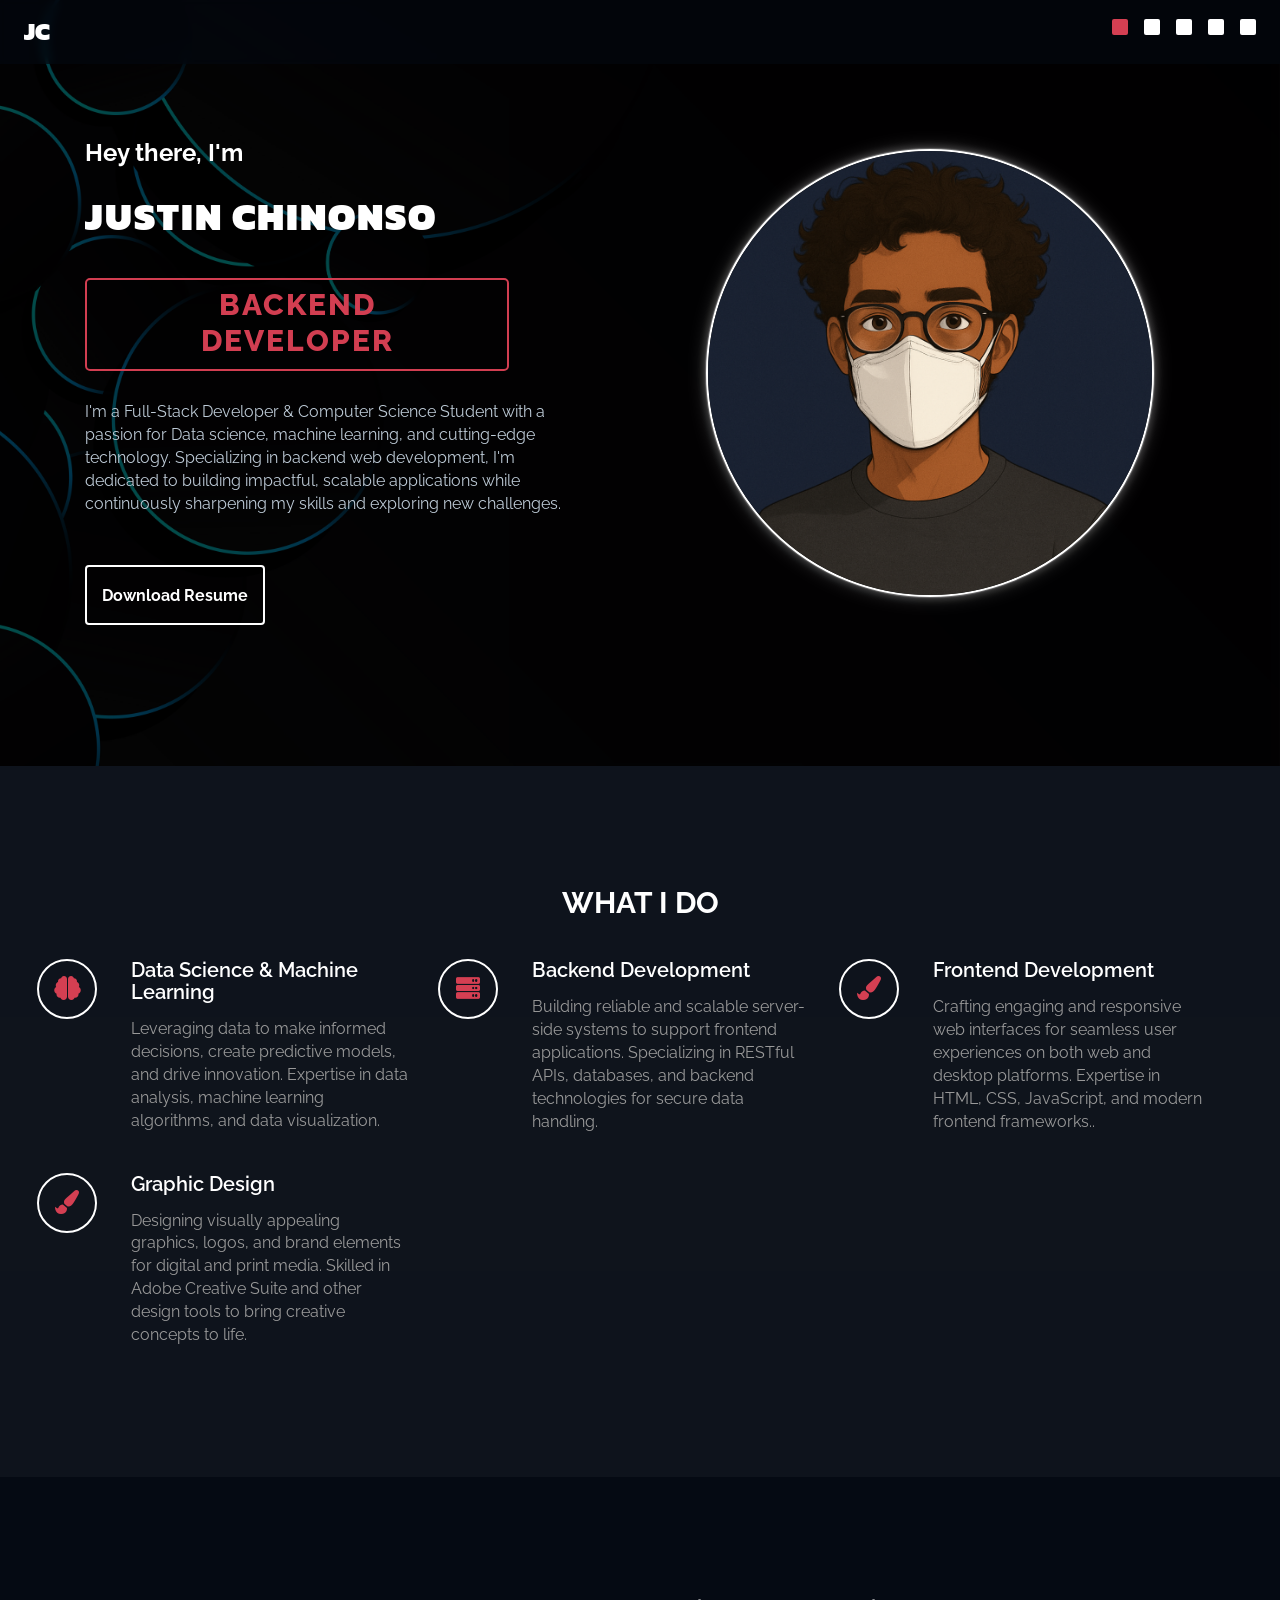
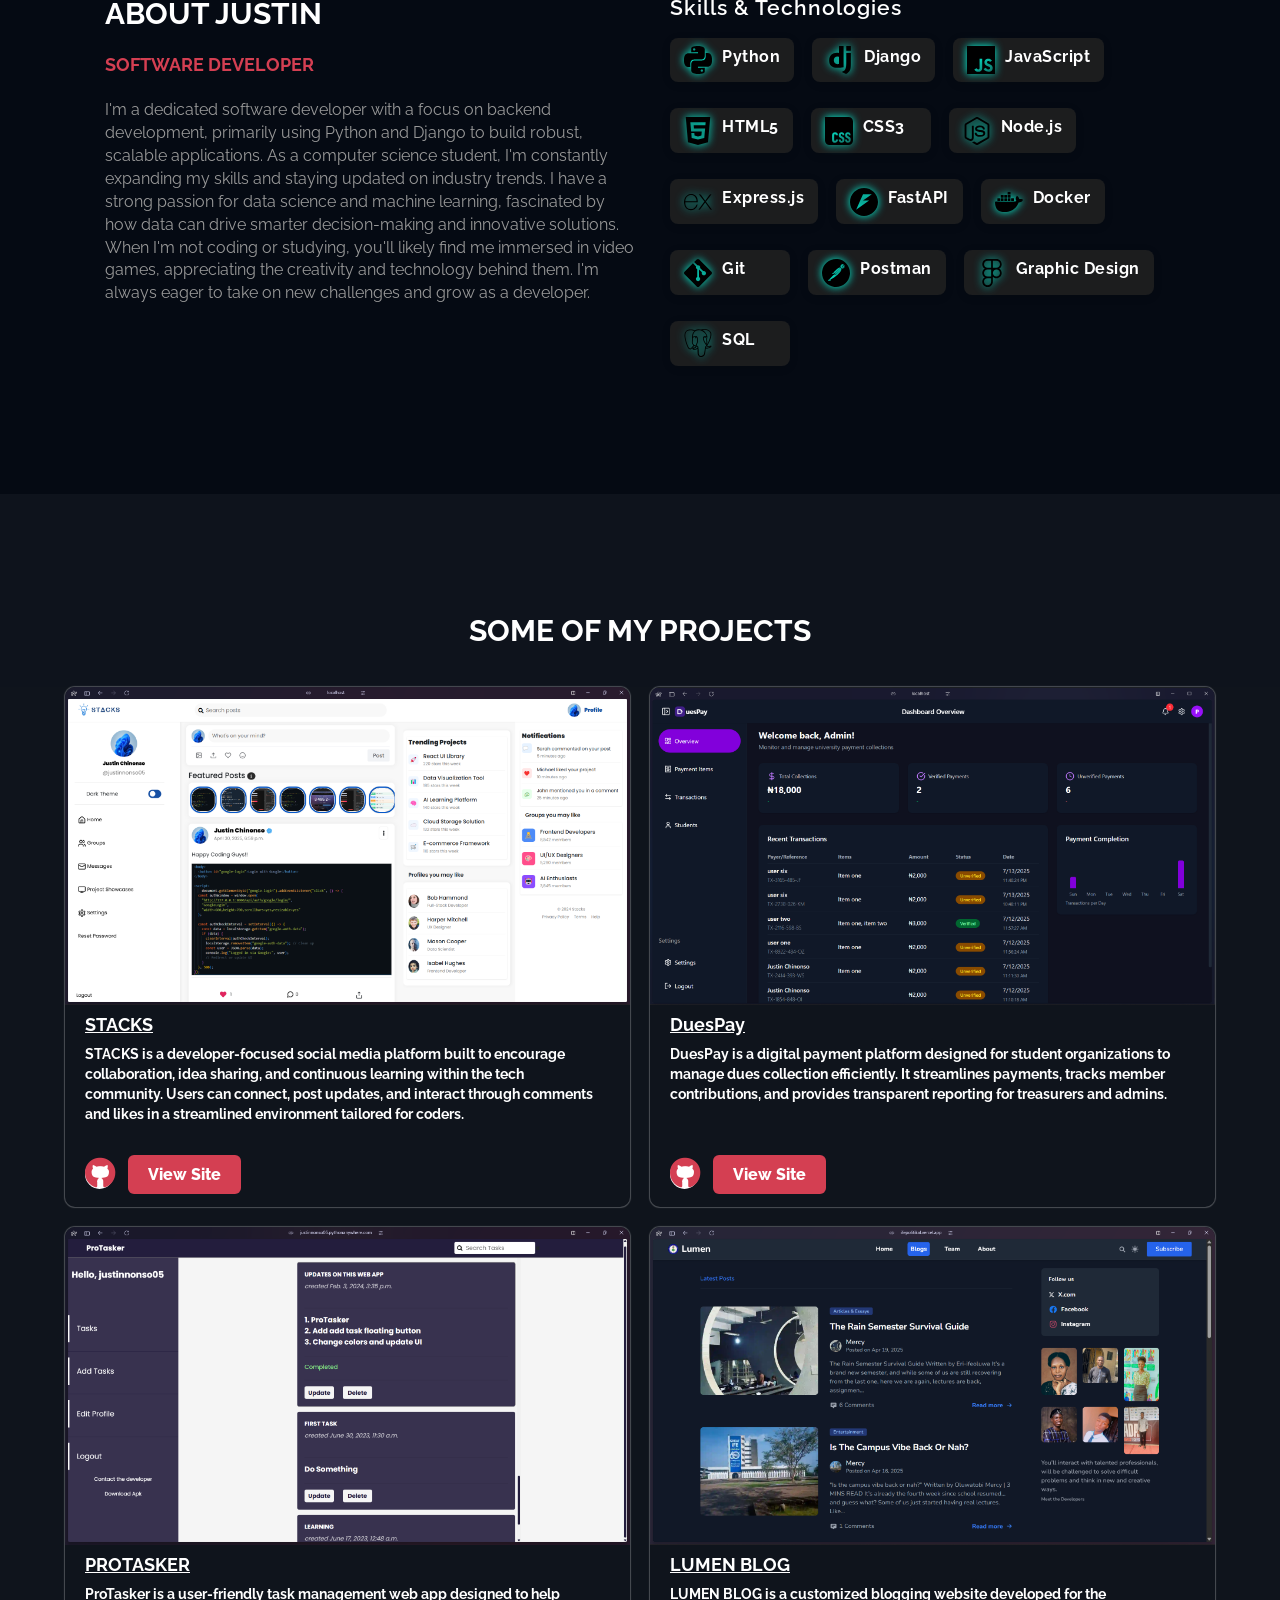
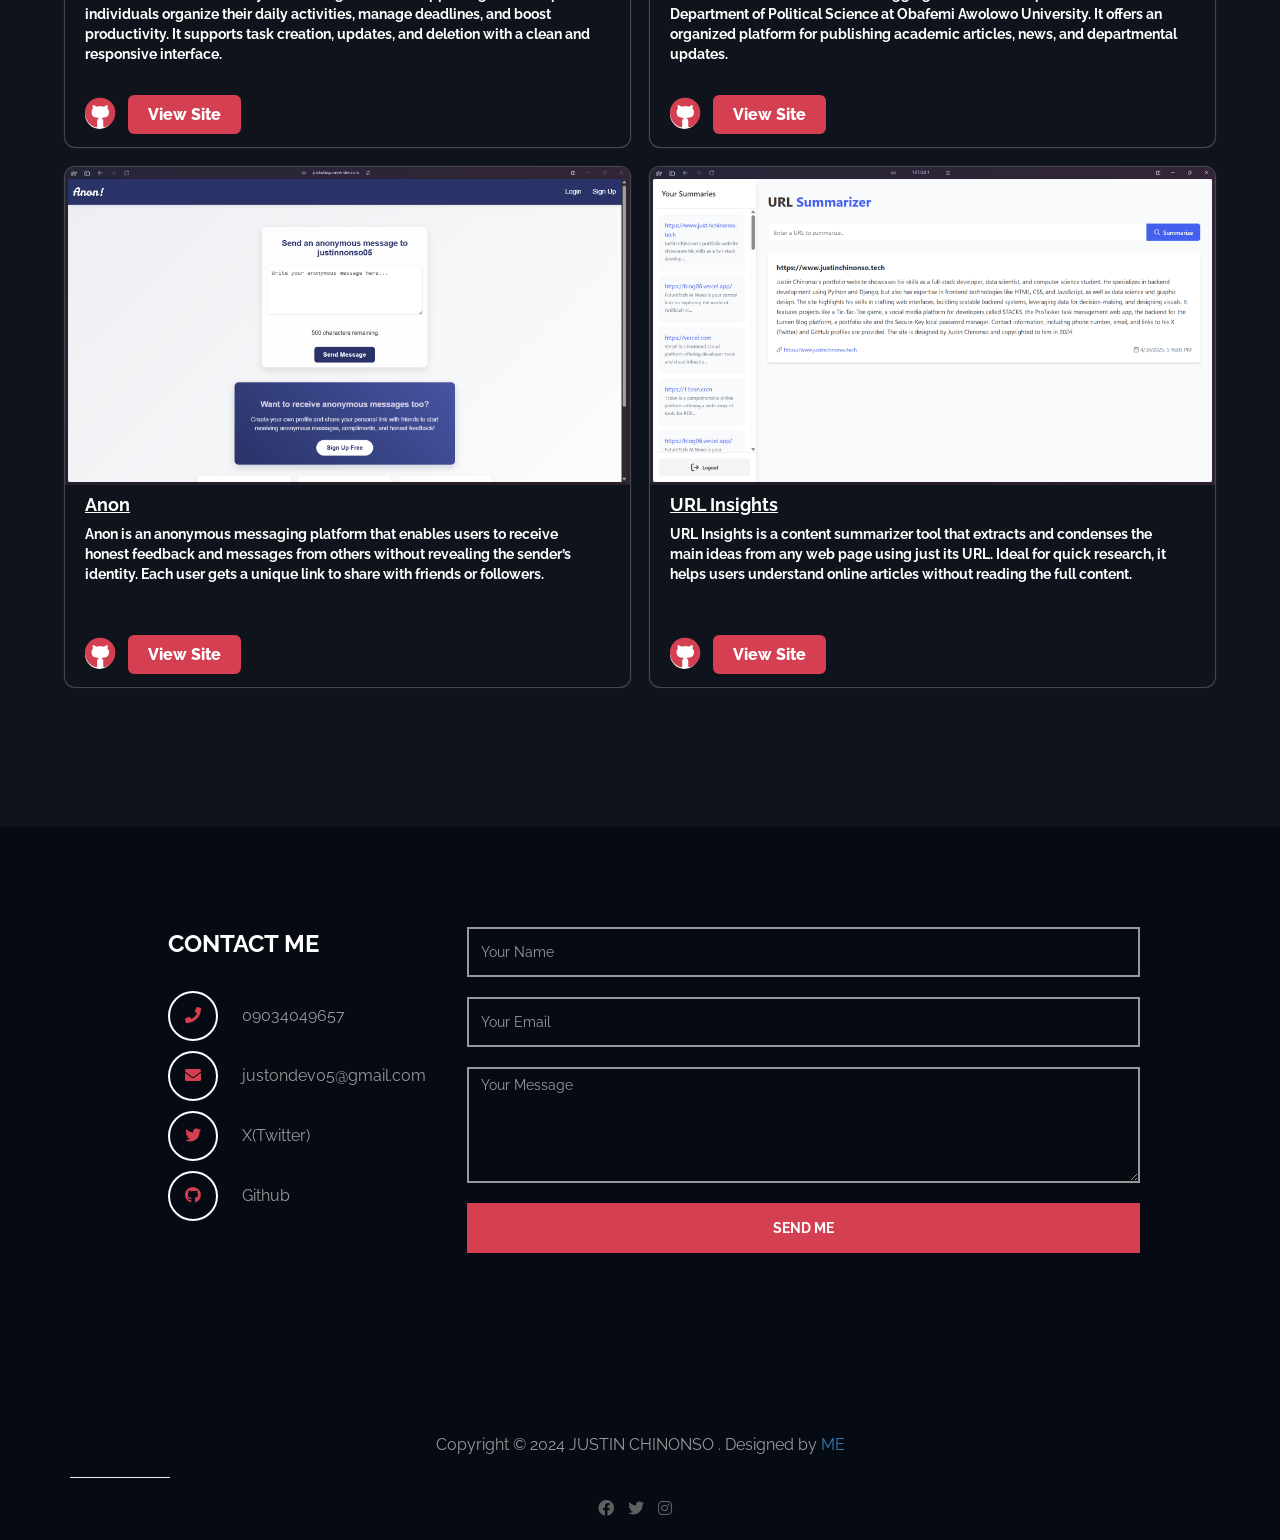
==== commit b81a5bf1: "more skills" ====
--- a/index.html
+++ b/index.html
@@ -180,7 +180,7 @@
 
 		<!-- start about -->
 		<div id="about" class="section1">
-			<div class="container">
+			<div class="container about-container">
 				<div class="row about-row">
 					<div class="col-md-6 col-xs-11 wow fadeInLeft" data-wow-delay="0.9s">
 						<h2>ABOUT JUSTIN</h2>
@@ -188,26 +188,61 @@
 						<p>I'm a dedicated software developer with a focus on backend development, primarily using Python and Django to build robust, scalable applications. As a computer science student, I'm constantly expanding my skills and staying updated on industry trends. I have a strong passion for data science and machine learning, fascinated by how data can drive smarter decision-making and innovative solutions. When I'm not coding or studying, you'll likely find me immersed in video games, appreciating the creativity and technology behind them. I'm always eager to take on new challenges and grow as a developer.</p>
 					</div>
 					<div class="col-md-6 col-xs-11 wow fadeInRight" data-wow-delay="0.9s">
-						<span class="text-top">Python <small>80%</small></span>
-							<div class="progress">
-								<div class="progress-bar progress-bar-danger" role="progressbar" aria-valuenow="60" aria-valuemin="0" aria-valuemax="100" style="width: 80%;"></div>
-							</div>
-						<span>Django <small>70%</small></span>
-							<div class="progress">
-								<div class="progress-bar progress-bar-danger" role="progressbar" aria-valuenow="80" aria-valuemin="0" aria-valuemax="100" style="width: 70%;"></div>
-							</div>
-						<span>JavaScript <small>70%</small></span>
-							<div class="progress">
-								<div class="progress-bar progress-bar-danger" role="progressbar" aria-valuenow="60" aria-valuemin="0" aria-valuemax="100" style="width: 70%;"></div>
-							</div>
-						<span>HTLM5 &AMP; CSS3 <small>90%</small></span>
-							<div class="progress">
-								<div class="progress-bar progress-bar-danger" role="progressbar" aria-valuenow="60" aria-valuemin="0" aria-valuemax="100" style="width: 90%;"></div>
-							</div>
-						<span>Graphic Design <small>60%</small></span>
-							<div class="progress">
-								<div class="progress-bar progress-bar-danger" role="progressbar" aria-valuenow="60" aria-valuemin="0" aria-valuemax="100" style="width: 60%;"></div>
-							</div>
+						<h3 class="skills-title">Skills & Technologies</h3>
+						<div class="skills-grid">
+							<div class="skill-item">
+								<img src="images/icons/python.svg" alt="Python" class="skill-icon">
+								<span>Python</span>
+							</div>
+							<div class="skill-item">
+								<img src="images/icons/django.svg" alt="Django" class="skill-icon">
+								<span>Django</span>
+							</div>
+							<div class="skill-item">
+								<img src="images/icons/javascript.svg" alt="JavaScript" class="skill-icon">
+								<span>JavaScript</span>
+							</div>
+							<div class="skill-item">
+								<img src="images/icons/html5.svg" alt="HTML5" class="skill-icon">
+								<span>HTML5</span>
+							</div>
+							<div class="skill-item">
+								<img src="images/icons/css.svg" alt="CSS3" class="skill-icon">
+								<span>CSS3</span>
+							</div>
+							<div class="skill-item">
+								<img src="images/icons/nodedotjs.svg" alt="Node.js" class="skill-icon">
+								<span>Node.js</span>
+							</div>
+							<div class="skill-item">
+								<img src="images/icons/express.svg" alt="Express.js" class="skill-icon">
+								<span>Express.js</span>
+							</div>
+							<div class="skill-item">
+								<img src="images/icons/fastapi.svg" alt="FastAPI" class="skill-icon">
+								<span>FastAPI</span>
+							</div>
+							<div class="skill-item">
+								<img src="images/icons/docker.svg" alt="Docker" class="skill-icon">
+								<span>Docker</span>
+							</div>
+							<div class="skill-item">
+								<img src="images/icons/git.svg" alt="Git" class="skill-icon">
+								<span>Git</span>
+							</div>
+							<div class="skill-item">
+								<img src="images/icons/postman.svg" alt="Postman" class="skill-icon">
+								<span>Postman</span>
+							</div>
+							<div class="skill-item">
+								<img src="images/icons/figma.svg" alt="Graphic Design" class="skill-icon">
+								<span>Graphic Design</span>
+							</div>
+							<div class="skill-item">
+								<img src="images/icons/postgresql.svg" alt="SQL" class="skill-icon">
+								<span>SQL</span>
+							</div>
+						</div>
 					</div>
 				</div>
 			</div>
@@ -232,8 +267,20 @@
 								<a href="https://github.com/justinnonso05/stacks" target="_blank" class="git"><i class="fab fa-github"></i></a>
 								<a href="https://stacks.pythonanywhere.com" target="_blank" class="view">View Site</a>
 							</div>
-							
 						</div>									
+					</div>
+					<div class="col-lg-6 col-md-6 col-sm-12 col-12 wow fadeIn con1" data-wow-delay="0.6s">
+						<div class="portfolio-con">
+							<div class="portfolio-img">
+								<img src="images/duespay.png" class="img-responsive" alt="portfolio img">
+							</div>
+							<h4 class="project-title"><b>DuesPay</b></h4>
+							<h5>DuesPay is a digital payment platform designed for student organizations to manage dues collection efficiently. It streamlines payments, tracks member contributions, and provides transparent reporting for treasurers and admins.</h5>
+							<div class="portfolio-link">
+								<a href="#" target="_blank" class="git"><i class="fab fa-github"></i></a>
+								<a href="https://duespay.app/" target="_blank" class="view">View Site</a>
+							</div>
+						</div>						
 					</div>
 					<div class="col-lg-6 col-md-6 col-sm-12 col-12 wow fadeIn con1" data-wow-delay="0.6s">
 						<div class="portfolio-con">
@@ -283,20 +330,10 @@
 							<h5>URL Insights is a content summarizer tool that extracts and condenses the main ideas from any web page using just its URL. Ideal for quick research, it helps users understand online articles without reading the full content.</h5>
 							<div class="portfolio-link">
 								<a href="#" target="_blank" class="git"><i class="fab fa-github"></i></a>
-								<a href="https://justwhisp.onrender.com/" target="_blank" class="view">View Site</a>
+								<a href="https://url-insights.vercel.app/" target="_blank" class="view">View Site</a>
 							</div>
 						</div>						
 					</div>
-					<!-- <div class="col-lg-6 col-md-6 col-sm-12 col-12 wow fadeIn con1" data-wow-delay="0.6s">
-						<div class="portfolio-con">
-							<div class="portfolio-img">
-								<img src="images/stacks.png" class="img-responsive" alt="portfolio img">
-							</div>
-							<h4 class="project-title"><b>Tic-tac-toe Game (Python, Tkinter)</b></h4>
-							<h5>A classic Tic-Tac-Toe game developed, featuring both single-player and multiplayer modes...</h5>
-							<h5><a class="more" href="https://github.com/justinnonso05/tictactoe" target="_blank">View Details</a></h5>
-						</div>						
-					</div> -->
 				</div>
 			</div>
 		</div>
--- a/css/templatemo-style.css
+++ b/css/templatemo-style.css
@@ -765,3 +765,63 @@
         color: #D43F52;
     }
 /* end social icon */
+/* Add to your CSS file */
+.skills-title {
+    margin-bottom: 18px;
+    font-size: 1.3em;
+    color: #fff;
+    font-weight: 600;
+    letter-spacing: 1px;
+}
+.skills-grid {
+    display: flex;
+    flex-wrap: wrap;
+    gap: 18px;
+}
+.skill-item {
+    display: flex;
+    align-items: center;
+    background: #222c;
+    border-radius: 8px;
+    padding: 8px 14px;
+    box-shadow: 0 2px 8px #0002;
+    min-width: 120px;
+    margin-bottom: 8px;
+}
+.skill-icon {
+    width: 28px;
+    height: 28px;
+    margin-right: 10px;
+    filter: drop-shadow(0 0 4px #00ffe0);
+    background: transparent;
+}
+.skill-item span {
+    color: #fff;
+    font-size: 1em;
+    font-weight: 500;
+    letter-spacing: 0.5px;
+}
+@media (max-width: 600px) {
+    .skills-grid {
+        gap: 10px;
+    }
+    .skill-item {
+        min-width: 100px;
+        padding: 6px 8px;
+    }
+    .skill-icon {
+        width: 22px;
+        height: 22px;
+        margin-right: 7px;
+    }
+}
+
+@media (max-width: 999px) {
+    .about-container {
+        margin-left: 0px !important;
+        margin-right: 0px !important;
+        width: 100% !important;
+        padding-left: 0px !important;   
+        padding-right: 0px !important;
+    }
+}
